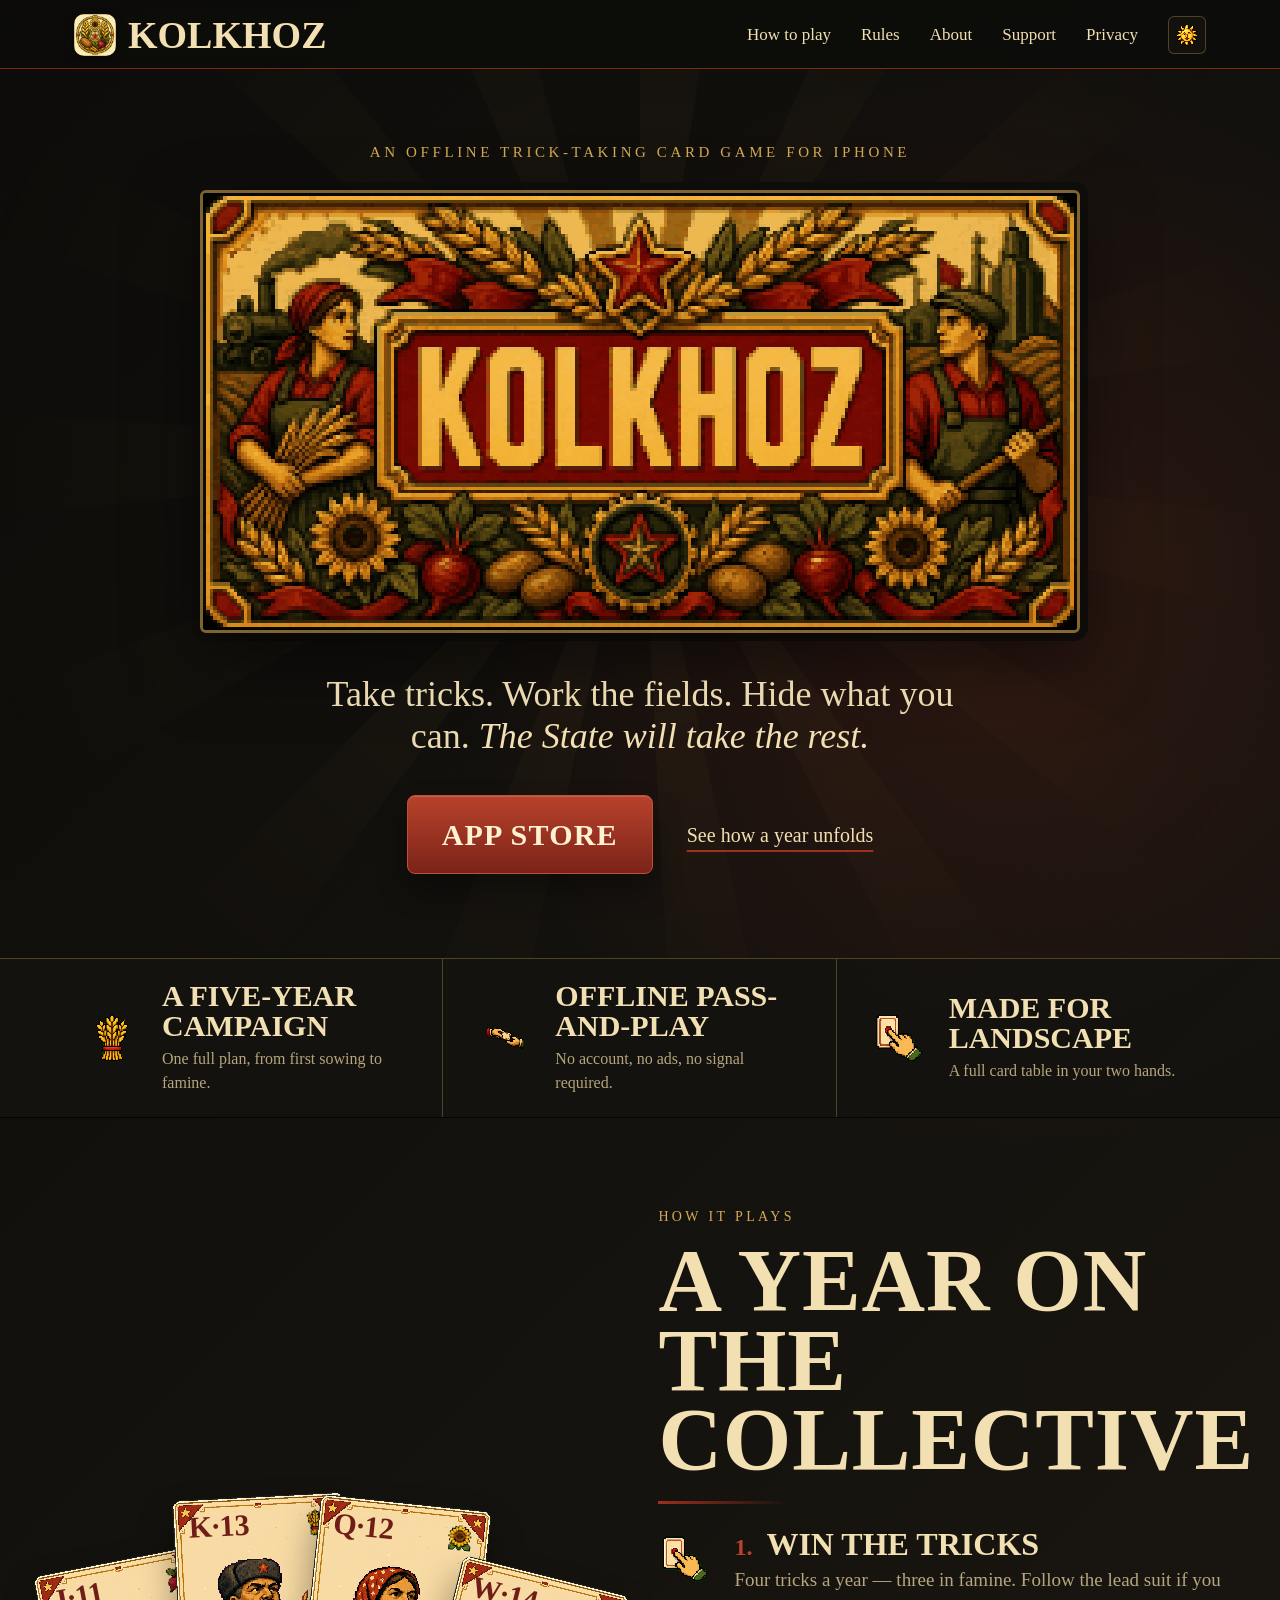
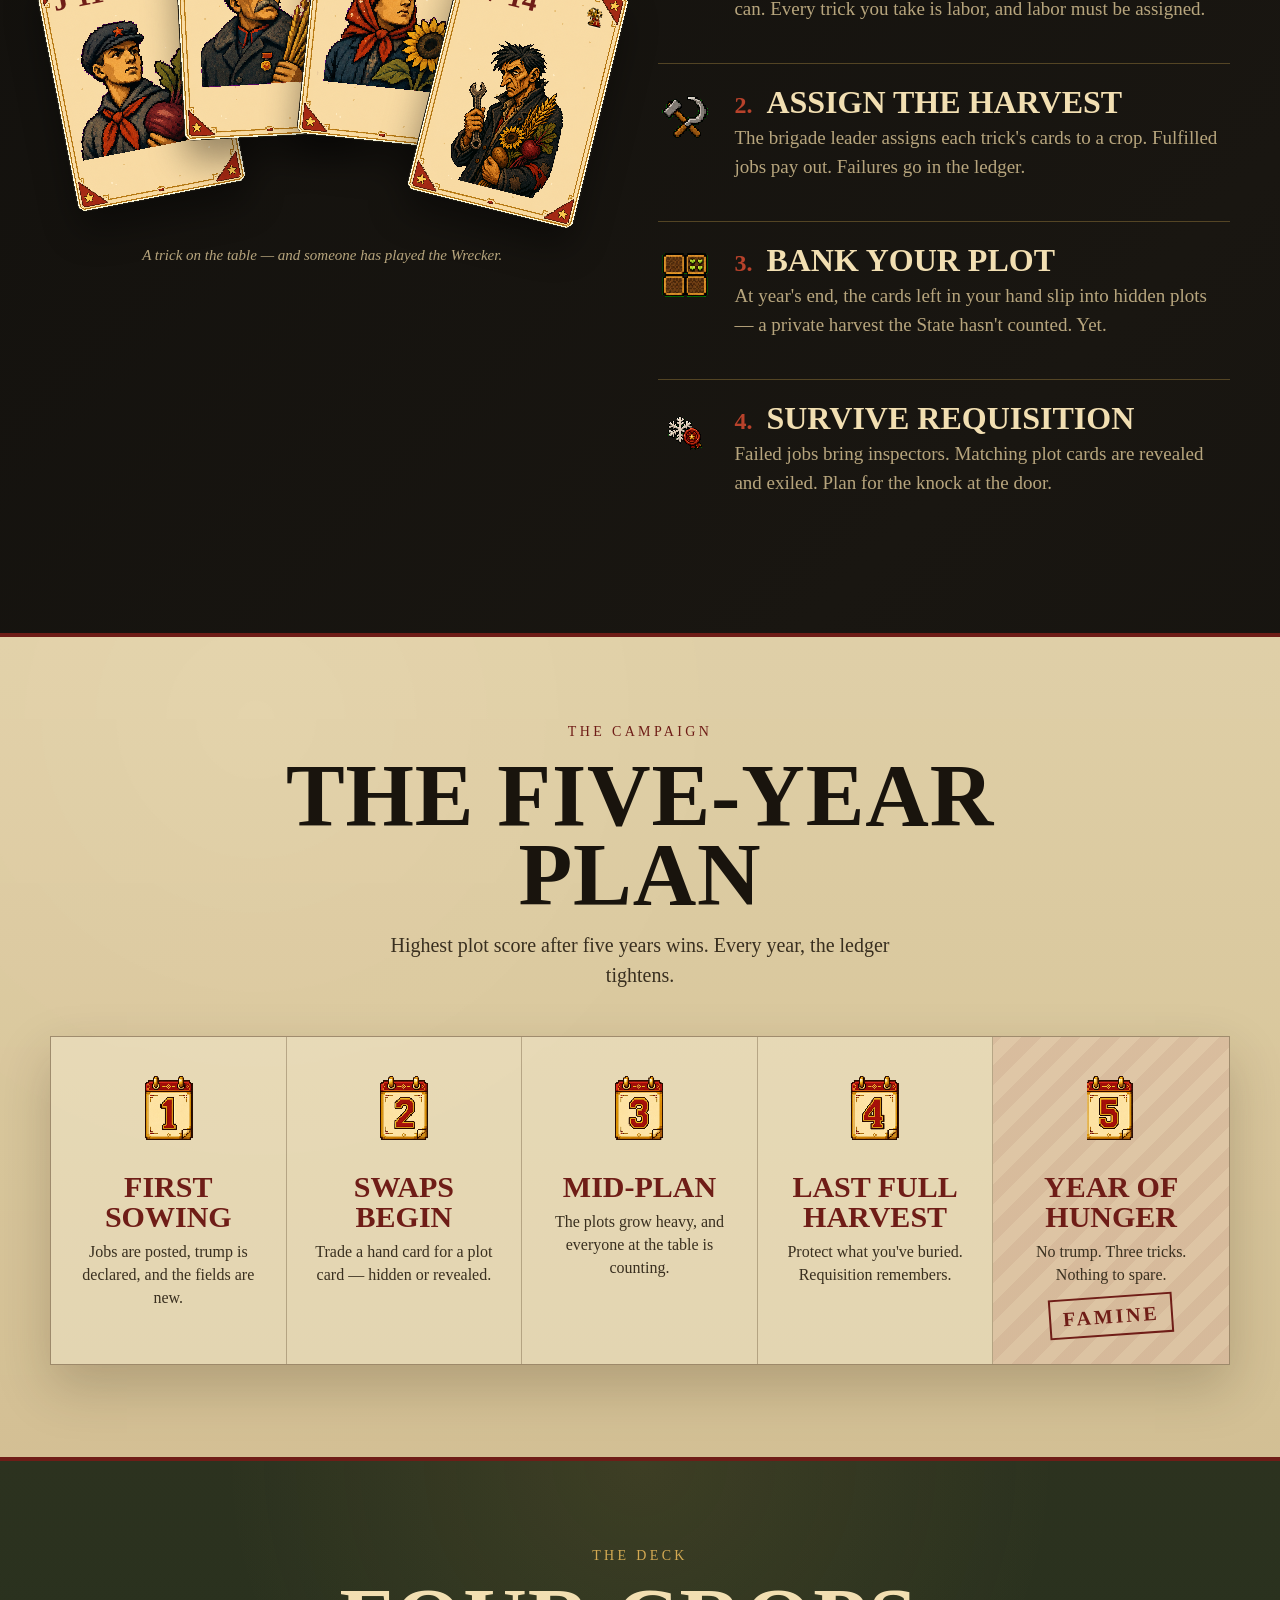
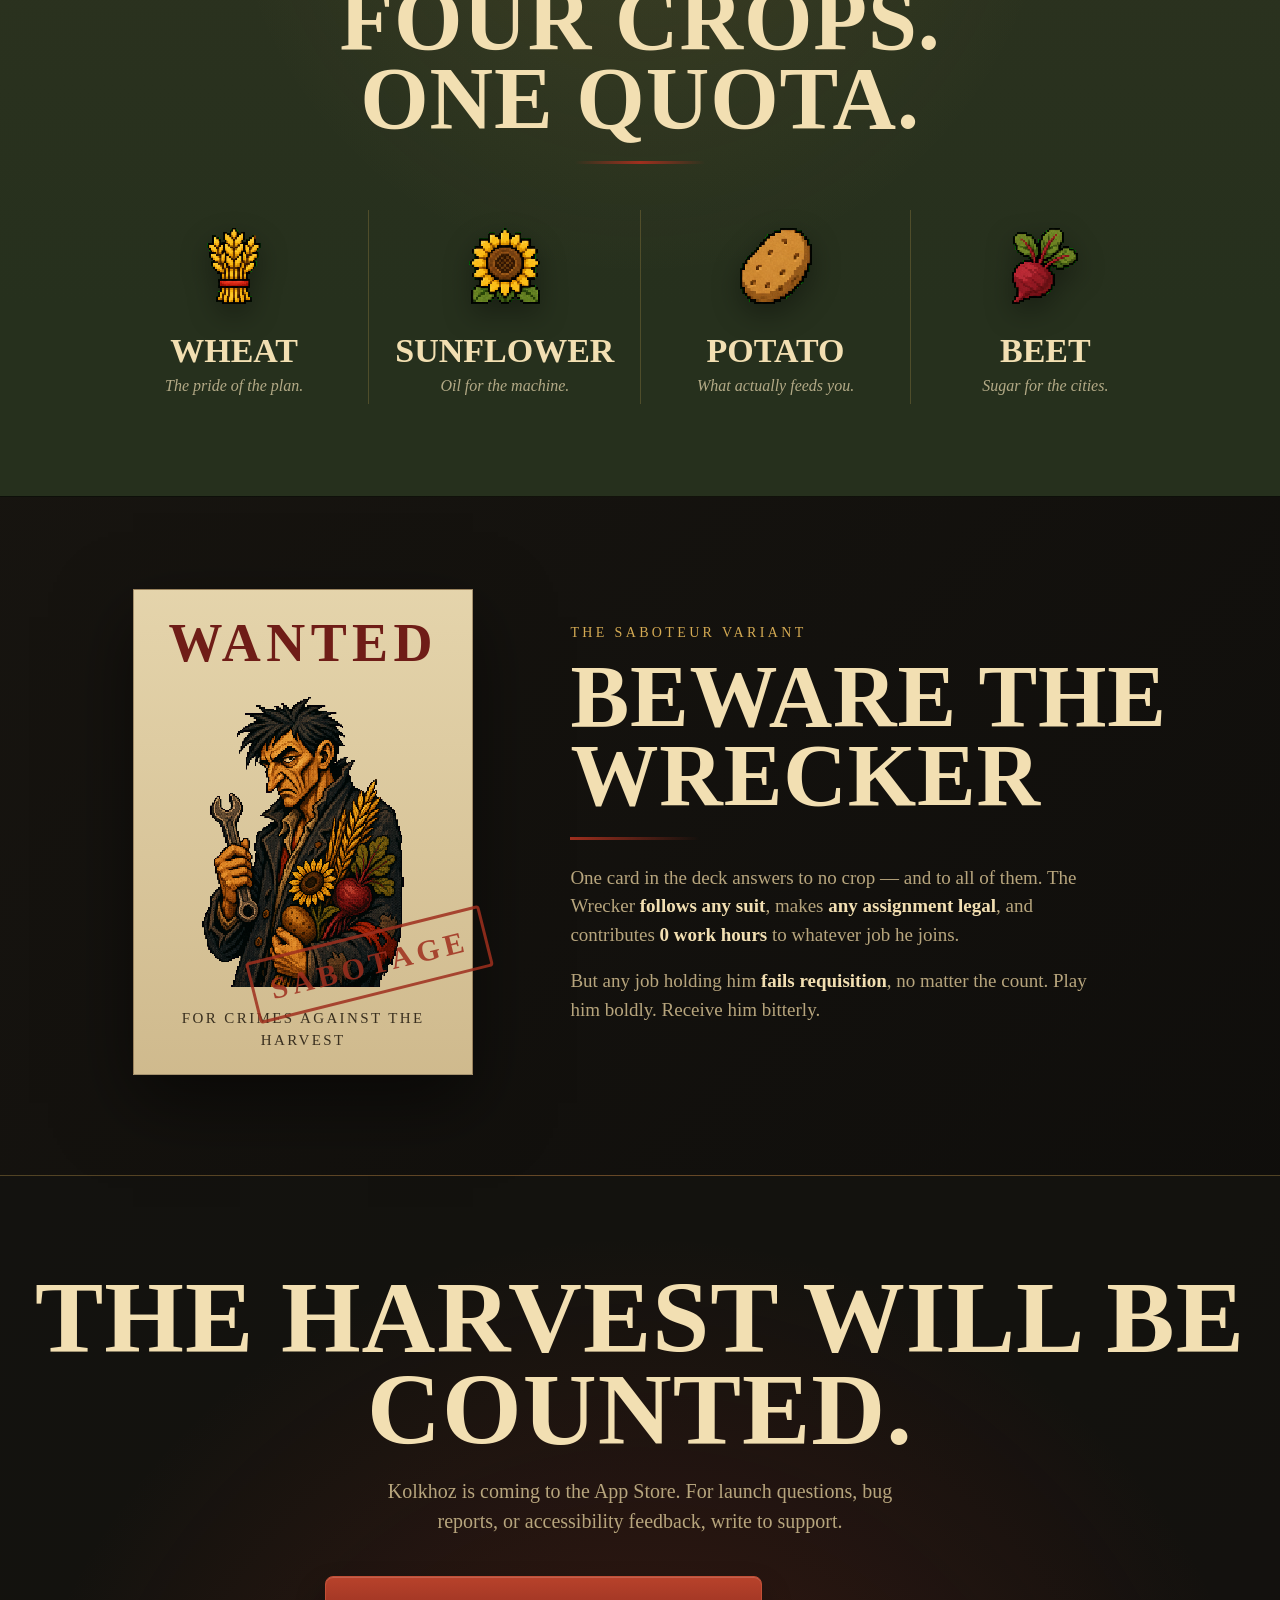
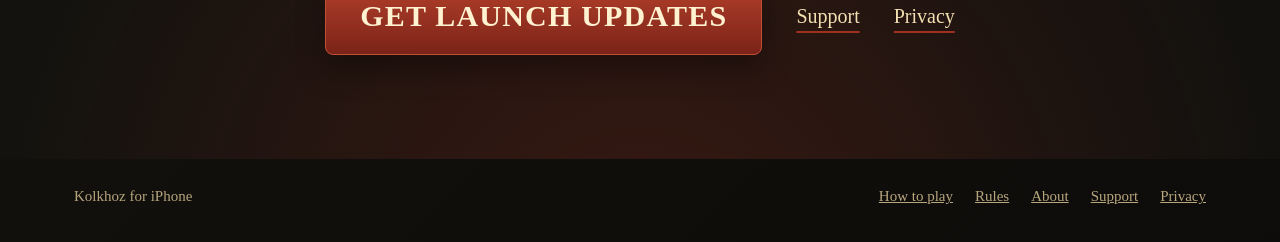
==== index.html @ 119cdcb8 "Make the joker zero value" ====
<!DOCTYPE html>
<html lang="en">
  <head>
    <meta charset="UTF-8" />
    <meta name="viewport" content="width=device-width, initial-scale=1.0" />
    <meta
      name="description"
      content="Kolkhoz is an offline trick-taking card game for iPhone. Take tricks, work the fields, hide what you can — the State will take the rest."
    />
    <meta property="og:title" content="Kolkhoz — Offline Trick-Taking for iPhone" />
    <meta
      property="og:description"
      content="Take tricks. Work the fields. Hide what you can. The State will take the rest."
    />
    <meta property="og:image" content="https://kolkhoz.williamtheisen.com/assets/title-card-kolkhoz.png" />
    <meta property="og:url" content="https://kolkhoz.williamtheisen.com/" />
    <meta property="og:type" content="website" />
    <link rel="icon" type="image/png" href="/assets/icons/icon-wheat.png" />
    <title>Kolkhoz — Offline Trick-Taking for iPhone</title>
    <script>
      try {
        if (localStorage.getItem("kolkhoz-theme") === "light") {
          document.documentElement.dataset.theme = "light";
        }
      } catch (e) {}
    </script>
    <style>
      @font-face {
        font-family: "Handjet";
        src: url("/assets/Handjet.ttf") format("truetype");
        font-display: swap;
      }

      :root {
        --ink: #100f0c;
        --coal: #171512;
        --coal-2: #211e18;
        --paper: #e3d3aa;
        --paper-strong: #f2dfb2;
        --paper-body: #392f1f;
        --paper-ink: #19140d;
        --muted: #b7a57d;
        --red: #9f2f1e;
        --red-bright: #b8422b;
        --red-deep: #6f1d17;
        --gold: #d4aa53;
        --field: #26301d;
        --field-2: #2c321f;
        --line: rgba(212, 170, 83, 0.32);
        --shadow: 0 28px 70px rgba(0, 0, 0, 0.5);
      }

      * {
        box-sizing: border-box;
      }

      html {
        scroll-behavior: smooth;
        scroll-padding-top: 92px;
      }

      body {
        margin: 0;
        background:
          radial-gradient(circle at 78% 12%, rgba(159, 47, 30, 0.18), transparent 34rem),
          linear-gradient(135deg, #0d0c0a 0%, #191611 48%, #0d0c0a 100%);
        color: var(--paper);
        font-family: Georgia, "Times New Roman", serif;
        font-size: 19px;
        line-height: 1.5;
      }

      body::before {
        position: fixed;
        inset: 0;
        z-index: -1;
        pointer-events: none;
        content: "";
        opacity: 0.22;
        background-image:
          linear-gradient(rgba(255, 255, 255, 0.025) 1px, transparent 1px),
          linear-gradient(90deg, rgba(255, 255, 255, 0.02) 1px, transparent 1px);
        background-size: 18px 18px;
      }

      a {
        color: inherit;
      }

      img.pixel {
        image-rendering: pixelated;
      }

      .display {
        font-family: "Handjet", Georgia, serif;
        font-weight: 800;
        line-height: 0.9;
        letter-spacing: 0.01em;
        text-transform: uppercase;
      }

      .eyebrow {
        display: block;
        margin: 0 0 14px;
        color: var(--gold);
        font-size: 14px;
        font-weight: 400;
        letter-spacing: 0.24em;
        text-transform: uppercase;
      }

      .wrap {
        max-width: 1180px;
        margin: 0 auto;
        padding-inline: 24px;
      }

      /* ---------- Header ---------- */

      .site-header {
        position: sticky;
        top: 0;
        z-index: 60;
        border-bottom: 1px solid rgba(159, 47, 30, 0.8);
        background: rgba(13, 12, 10, 0.92);
        -webkit-backdrop-filter: blur(8px);
        backdrop-filter: blur(8px);
      }

      .site-header-inner {
        display: flex;
        align-items: center;
        justify-content: space-between;
        max-width: 1180px;
        margin: 0 auto;
        padding: 14px 24px 12px;
      }

      .brand {
        display: inline-flex;
        align-items: center;
        gap: 12px;
        text-decoration: none;
      }

      .brand-mark {
        width: 42px;
        height: 42px;
        border-radius: 10px;
        box-shadow: 0 4px 10px rgba(0, 0, 0, 0.4);
      }

      .theme-toggle {
        display: grid;
        width: 38px;
        height: 38px;
        place-items: center;
        padding: 0;
        border: 1px solid var(--line);
        border-radius: 6px;
        background: rgba(20, 19, 16, 0.8);
        cursor: pointer;
      }

      .theme-toggle img {
        width: 26px;
        height: 26px;
        object-fit: contain;
      }

      html[data-theme="light"] .theme-toggle .tt-to-light {
        display: none;
      }

      html:not([data-theme="light"]) .theme-toggle .tt-to-dark {
        display: none;
      }

      .brand-name {
        color: var(--paper-strong);
        font-family: "Handjet", Georgia, serif;
        font-size: 38px;
        font-weight: 800;
        line-height: 1;
        text-transform: uppercase;
      }

      .nav {
        display: flex;
        align-items: center;
        gap: 30px;
        color: var(--paper-strong);
        font-size: 17px;
      }

      .nav a {
        text-decoration-color: transparent;
        text-underline-offset: 6px;
        transition: color 160ms ease, text-decoration-color 160ms ease;
      }

      .nav a:hover,
      .nav a:focus-visible {
        color: #fff3cf;
        text-decoration-color: var(--red);
      }

      /* ---------- Hero ---------- */

      .hero {
        position: relative;
        overflow: hidden;
        padding: 72px 24px 84px;
        text-align: center;
      }

      .hero-rays {
        position: absolute;
        top: -420px;
        left: 50%;
        z-index: 0;
        width: 1600px;
        height: 1600px;
        pointer-events: none;
        background: repeating-conic-gradient(
          from 0deg,
          rgba(212, 170, 83, 0.07) 0deg 9deg,
          transparent 9deg 24deg
        );
        -webkit-mask-image: radial-gradient(circle, rgba(0, 0, 0, 0.9), transparent 62%);
        mask-image: radial-gradient(circle, rgba(0, 0, 0, 0.9), transparent 62%);
        transform: translateX(-50%);
      }

      .hero-inner {
        position: relative;
        z-index: 1;
        max-width: 940px;
        margin: 0 auto;
      }

      .hero-eyebrow {
        margin-bottom: 26px;
        font-size: 15px;
      }

      .hero-banner {
        display: block;
        width: min(100%, 880px);
        height: auto;
        margin: 0 auto;
        border: 3px solid rgba(212, 170, 83, 0.55);
        border-radius: 6px;
        box-shadow: var(--shadow), 0 0 0 8px rgba(16, 15, 12, 0.85);
      }

      .lead {
        max-width: 640px;
        margin: 40px auto 0;
        color: #ead8b1;
        font-size: clamp(26px, 3.4vw, 36px);
        line-height: 1.18;
      }

      .lead em {
        color: var(--paper-strong);
        font-style: italic;
      }

      .actions {
        display: flex;
        flex-wrap: wrap;
        align-items: center;
        justify-content: center;
        gap: 22px 34px;
        margin-top: 38px;
      }

      .store-button {
        display: inline-flex;
        align-items: center;
        justify-content: center;
        min-width: 228px;
        min-height: 68px;
        padding: 16px 34px;
        border: 1px solid #c14f36;
        border-radius: 8px;
        background: linear-gradient(180deg, #b8422b, #7b2319);
        box-shadow: 0 16px 30px rgba(0, 0, 0, 0.32), inset 0 1px 0 rgba(255, 255, 255, 0.16);
        color: #fff2d1;
        font-family: "Handjet", Georgia, serif;
        font-size: 30px;
        font-weight: 700;
        letter-spacing: 0.04em;
        text-decoration: none;
        text-transform: uppercase;
        transition: transform 160ms ease, background 160ms ease;
      }

      .store-button:hover,
      .store-button:focus-visible {
        transform: translateY(-2px);
        background: linear-gradient(180deg, #c64d34, #81261b);
      }

      .inline-link {
        color: var(--paper-strong);
        font-size: 20px;
        text-decoration-color: var(--red);
        text-underline-offset: 8px;
      }

      /* Hero load sequence */
      .hero-eyebrow,
      .hero-banner,
      .lead,
      .actions {
        animation: rise-in 700ms cubic-bezier(0.2, 0.7, 0.2, 1) both;
      }

      .hero-banner { animation-delay: 120ms; }
      .lead { animation-delay: 280ms; }
      .actions { animation-delay: 420ms; }

      @keyframes rise-in {
        from {
          opacity: 0;
          transform: translateY(18px);
        }
        to {
          opacity: 1;
          transform: translateY(0);
        }
      }

      /* ---------- Feature band ---------- */

      .features {
        border-top: 1px solid var(--line);
        border-bottom: 1px solid rgba(0, 0, 0, 0.7);
        background: rgba(20, 19, 16, 0.86);
      }

      .feature-grid {
        display: grid;
        grid-template-columns: repeat(3, 1fr);
        max-width: 1180px;
        margin: 0 auto;
      }

      .feature {
        display: flex;
        align-items: center;
        gap: 22px;
        min-height: 126px;
        padding: 22px 34px;
        border-right: 1px solid var(--line);
      }

      .feature:last-child {
        border-right: 0;
      }

      .feature img {
        flex: none;
        width: 56px;
        height: 56px;
        object-fit: contain;
      }

      .feature-title {
        display: block;
        color: var(--paper-strong);
        font-family: "Handjet", Georgia, serif;
        font-size: 30px;
        font-weight: 700;
        line-height: 1;
        text-transform: uppercase;
      }

      .feature-note {
        display: block;
        margin-top: 6px;
        color: var(--muted);
        font-size: 16px;
      }

      /* ---------- Section scaffolding ---------- */

      .section-head {
        max-width: 720px;
        margin: 0 auto 46px;
        text-align: center;
      }

      .section-head h2 {
        margin: 0;
        color: var(--paper-strong);
        font-size: clamp(52px, 7vw, 88px);
      }

      .section-head .sub {
        max-width: 560px;
        margin: 16px auto 0;
        color: var(--muted);
        font-size: 20px;
      }

      .head-rule {
        width: 130px;
        height: 3px;
        margin: 22px auto 0;
        background: linear-gradient(90deg, rgba(159, 47, 30, 0), var(--red), rgba(159, 47, 30, 0));
      }

      /* ---------- A year on the collective ---------- */

      .year-loop {
        padding: 88px 24px 96px;
      }

      .year-loop-inner {
        display: grid;
        grid-template-columns: minmax(320px, 1fr) minmax(0, 1.05fr);
        gap: 64px;
        align-items: center;
        max-width: 1180px;
        margin: 0 auto;
      }

      .trick-scene {
        position: relative;
        min-height: 420px;
      }

      .playing-card {
        position: absolute;
        width: 172px;
        aspect-ratio: 5 / 7;
        overflow: hidden;
        border-radius: 10px;
        background: url("/assets/cards/card-template-light.png") center / 100% 100% no-repeat;
        box-shadow: 0 20px 35px rgba(0, 0, 0, 0.38);
        image-rendering: pixelated;
        transition: transform 220ms ease, box-shadow 220ms ease;
      }

      .playing-card:hover {
        z-index: 5;
        box-shadow: 0 30px 46px rgba(0, 0, 0, 0.46);
      }

      .playing-card .portrait {
        position: absolute;
        bottom: 4%;
        left: 50%;
        width: 88%;
        transform: translateX(-50%);
        image-rendering: pixelated;
      }

      .playing-card.is-wrecker .portrait {
        width: 62%;
        bottom: 7%;
      }

      .playing-card .rank {
        position: absolute;
        top: 5.5%;
        left: 9%;
        color: var(--red-deep);
        font-family: "Handjet", Georgia, serif;
        font-size: 30px;
        font-weight: 800;
        line-height: 1;
      }

      .playing-card .suit-mark {
        position: absolute;
        top: 6%;
        right: 8.5%;
        width: 17%;
        image-rendering: pixelated;
        filter: drop-shadow(0 1px 0 rgba(255, 244, 214, 0.65));
      }

      .trick-scene .playing-card:nth-child(1) {
        top: 96px;
        left: 4px;
        transform: rotate(-11deg);
      }

      .trick-scene .playing-card:nth-child(2) {
        top: 34px;
        left: 128px;
        transform: rotate(-3deg);
      }

      .trick-scene .playing-card:nth-child(3) {
        top: 40px;
        left: 258px;
        transform: rotate(6deg);
      }

      .trick-scene .playing-card:nth-child(4) {
        top: 110px;
        left: 382px;
        transform: rotate(14deg);
      }

      .trick-scene .playing-card:nth-child(1):hover { transform: rotate(-11deg) translateY(-12px); }
      .trick-scene .playing-card:nth-child(2):hover { transform: rotate(-3deg) translateY(-12px); }
      .trick-scene .playing-card:nth-child(3):hover { transform: rotate(6deg) translateY(-12px); }
      .trick-scene .playing-card:nth-child(4):hover { transform: rotate(14deg) translateY(-12px); }

      .trick-caption {
        position: absolute;
        right: 18px;
        bottom: 0;
        left: 18px;
        color: var(--muted);
        font-size: 15px;
        font-style: italic;
        text-align: center;
      }

      .year-loop .section-head {
        margin-bottom: 40px;
        text-align: left;
      }

      .year-loop .section-head .head-rule {
        margin-inline: 0;
        background: linear-gradient(90deg, var(--red), rgba(159, 47, 30, 0));
      }

      .steps {
        display: grid;
        gap: 0;
        margin: 0;
        padding: 0;
        list-style: none;
        counter-reset: step;
      }

      .step {
        display: flex;
        gap: 22px;
        padding: 22px 0;
        border-top: 1px solid var(--line);
      }

      .step:first-child {
        border-top: 0;
        padding-top: 0;
      }

      .step img {
        flex: none;
        width: 54px;
        height: 54px;
        margin-top: 4px;
        object-fit: contain;
      }

      .step h3 {
        display: flex;
        align-items: baseline;
        gap: 14px;
        margin: 0 0 6px;
        color: var(--paper-strong);
        font-family: "Handjet", Georgia, serif;
        font-size: 32px;
        font-weight: 700;
        line-height: 1;
        text-transform: uppercase;
      }

      .step h3::before {
        counter-increment: step;
        content: counter(step) ".";
        color: var(--red-bright);
        font-size: 24px;
      }

      .step p {
        margin: 0;
        color: var(--muted);
        font-size: 18px;
      }

      /* ---------- Five-year plan (paper) ---------- */

      .plan {
        background:
          linear-gradient(rgba(236, 219, 177, 0.94), rgba(219, 199, 154, 0.96)),
          radial-gradient(circle at 20% 10%, rgba(255, 255, 255, 0.45), transparent 30rem);
        border-top: 4px solid var(--red-deep);
        border-bottom: 4px solid var(--red-deep);
        color: var(--paper-ink);
        padding: 84px 24px 92px;
      }

      .plan .section-head h2 {
        color: var(--paper-ink);
      }

      .plan .section-head .sub {
        color: var(--paper-body);
      }

      .plan .eyebrow {
        color: var(--red-deep);
      }

      .plan-grid {
        display: grid;
        grid-template-columns: repeat(5, 1fr);
        max-width: 1180px;
        margin: 0 auto;
        border: 1px solid rgba(72, 46, 22, 0.45);
        background: rgba(255, 248, 226, 0.35);
        box-shadow: 0 22px 50px rgba(52, 35, 16, 0.22);
      }

      .plan-year {
        position: relative;
        padding: 30px 22px 28px;
        border-right: 1px solid rgba(72, 46, 22, 0.3);
        text-align: center;
      }

      .plan-year:last-child {
        border-right: 0;
      }

      .plan-year img {
        width: 82px;
        height: 82px;
        object-fit: contain;
      }

      .plan-year h3 {
        margin: 14px 0 8px;
        color: var(--red-deep);
        font-family: "Handjet", Georgia, serif;
        font-size: 30px;
        font-weight: 800;
        line-height: 1;
        text-transform: uppercase;
      }

      .plan-year p {
        margin: 0;
        color: var(--paper-body);
        font-size: 16px;
        line-height: 1.45;
      }

      .plan-year.famine {
        background:
          repeating-linear-gradient(
            -45deg,
            rgba(111, 29, 23, 0.06) 0 14px,
            transparent 14px 28px
          ),
          rgba(159, 47, 30, 0.1);
      }

      .famine-stamp {
        display: inline-block;
        margin-top: 10px;
        padding: 3px 12px;
        border: 2px solid var(--red-deep);
        color: var(--red-deep);
        font-family: "Handjet", Georgia, serif;
        font-size: 20px;
        font-weight: 800;
        letter-spacing: 0.14em;
        text-transform: uppercase;
        transform: rotate(-4deg);
      }

      /* ---------- Suits band (field green) ---------- */

      .suits {
        border-bottom: 1px solid rgba(0, 0, 0, 0.7);
        background:
          radial-gradient(circle at 50% 0%, rgba(212, 170, 83, 0.1), transparent 26rem),
          linear-gradient(180deg, var(--field-2), var(--field) 70%);
        padding: 84px 24px 92px;
      }

      .suit-grid {
        display: grid;
        grid-template-columns: repeat(4, 1fr);
        gap: 0;
        max-width: 1080px;
        margin: 0 auto;
      }

      .suit {
        padding: 10px 26px 6px;
        border-right: 1px solid rgba(212, 170, 83, 0.24);
        text-align: center;
      }

      .suit:last-child {
        border-right: 0;
      }

      .suit img {
        width: 92px;
        height: 92px;
        object-fit: contain;
        filter: drop-shadow(0 10px 14px rgba(0, 0, 0, 0.35));
      }

      .suit h3 {
        margin: 14px 0 6px;
        color: var(--paper-strong);
        font-family: "Handjet", Georgia, serif;
        font-size: 34px;
        font-weight: 700;
        line-height: 1;
        text-transform: uppercase;
      }

      .suit p {
        margin: 0;
        color: rgba(227, 211, 170, 0.75);
        font-size: 16px;
        font-style: italic;
      }

      /* ---------- Wrecker ---------- */

      .wrecker {
        padding: 92px 24px 100px;
      }

      .wrecker-inner {
        display: grid;
        grid-template-columns: minmax(280px, 0.8fr) minmax(0, 1.2fr);
        gap: 64px;
        align-items: center;
        max-width: 1080px;
        margin: 0 auto;
      }

      .wanted-poster {
        position: relative;
        justify-self: center;
        width: min(100%, 340px);
        padding: 26px 26px 22px;
        border: 1px solid rgba(72, 46, 22, 0.4);
        background:
          linear-gradient(rgba(236, 219, 177, 0.97), rgba(214, 192, 146, 0.97));
        box-shadow: var(--shadow);
        color: var(--paper-ink);
        text-align: center;
        transform: rotate(-2deg);
      }

      .wanted-poster .wanted-word {
        margin: 0;
        color: var(--red-deep);
        font-family: "Handjet", Georgia, serif;
        font-size: 54px;
        font-weight: 800;
        line-height: 1;
        letter-spacing: 0.1em;
        text-transform: uppercase;
      }

      .wanted-poster .portrait {
        display: block;
        width: 72%;
        margin: 16px auto 12px;
        image-rendering: pixelated;
      }

      .wanted-poster .charge {
        margin: 0;
        color: var(--paper-body);
        font-size: 15px;
        letter-spacing: 0.16em;
        text-transform: uppercase;
      }

      .wanted-stamp {
        position: absolute;
        right: -18px;
        bottom: 78px;
        padding: 6px 16px;
        border: 3px solid var(--red);
        border-radius: 4px;
        color: var(--red);
        font-family: "Handjet", Georgia, serif;
        font-size: 30px;
        font-weight: 800;
        letter-spacing: 0.16em;
        text-transform: uppercase;
        opacity: 0.85;
        transform: rotate(-14deg);
      }

      .wrecker-copy .section-head {
        margin-bottom: 24px;
        text-align: left;
      }

      .wrecker-copy .section-head .head-rule {
        margin-inline: 0;
        background: linear-gradient(90deg, var(--red), rgba(159, 47, 30, 0));
      }

      .wrecker-copy p {
        max-width: 520px;
        margin: 0 0 18px;
        color: var(--muted);
        font-size: 19px;
      }

      .wrecker-copy p strong {
        color: var(--paper-strong);
        font-weight: 700;
      }

      /* ---------- Closing ---------- */

      .closing {
        border-top: 1px solid var(--line);
        background:
          radial-gradient(circle at 50% 120%, rgba(159, 47, 30, 0.28), transparent 40rem),
          rgba(20, 19, 16, 0.86);
        padding: 96px 24px 104px;
        text-align: center;
      }

      .closing h2 {
        margin: 0;
        color: var(--paper-strong);
        font-size: clamp(56px, 8vw, 104px);
      }

      .closing .sub {
        max-width: 520px;
        margin: 20px auto 0;
        color: var(--muted);
        font-size: 20px;
      }

      .closing .actions {
        margin-top: 40px;
      }

      /* ---------- Footer ---------- */

      .site-footer {
        display: flex;
        justify-content: space-between;
        gap: 24px;
        max-width: 1180px;
        margin: 0 auto;
        padding: 26px 24px 34px;
        color: var(--muted);
        font-size: 15px;
      }

      .site-footer nav {
        display: flex;
        gap: 22px;
      }

      /* ---------- Scroll reveal ---------- */

      .reveal {
        opacity: 0;
        transform: translateY(22px);
        transition: opacity 640ms ease, transform 640ms cubic-bezier(0.2, 0.7, 0.2, 1);
      }

      .reveal.visible {
        opacity: 1;
        transform: translateY(0);
      }

      @media (prefers-reduced-motion: reduce) {
        html {
          scroll-behavior: auto;
        }

        .hero-eyebrow,
        .hero-banner,
        .lead,
        .actions {
          animation: none;
        }

        .reveal {
          opacity: 1;
          transform: none;
          transition: none;
        }

        .playing-card,
        .store-button {
          transition: none;
        }
      }

      /* ---------- Light theme ---------- */

      html[data-theme="light"] {
        --paper: #4a3d26;
        --paper-strong: #241b0e;
        --muted: #6d5c3e;
        --gold: #8a6a28;
        --line: rgba(111, 29, 23, 0.28);
        --shadow: 0 24px 55px rgba(72, 46, 22, 0.3);
      }

      html[data-theme="light"] body {
        background:
          radial-gradient(circle at 78% 12%, rgba(159, 47, 30, 0.08), transparent 34rem),
          linear-gradient(135deg, #f0e3bf 0%, #e7d6ac 48%, #f0e3bf 100%);
        color: var(--paper);
      }

      html[data-theme="light"] body::before {
        opacity: 0.5;
        background-image:
          linear-gradient(rgba(72, 46, 22, 0.05) 1px, transparent 1px),
          linear-gradient(90deg, rgba(72, 46, 22, 0.04) 1px, transparent 1px);
      }

      html[data-theme="light"] .site-header {
        background: rgba(240, 227, 191, 0.92);
      }

      html[data-theme="light"] .theme-toggle {
        background: rgba(255, 248, 226, 0.9);
      }

      html[data-theme="light"] .nav a:hover,
      html[data-theme="light"] .nav a:focus-visible {
        color: var(--red-deep);
      }

      html[data-theme="light"] .lead {
        color: #443624;
      }

      html[data-theme="light"] .features {
        border-bottom-color: rgba(72, 46, 22, 0.3);
        background: rgba(236, 219, 177, 0.6);
      }

      html[data-theme="light"] .suits {
        border-bottom-color: rgba(72, 46, 22, 0.3);
        background:
          radial-gradient(circle at 50% 0%, rgba(255, 255, 255, 0.3), transparent 26rem),
          linear-gradient(180deg, #dae0b6, #ccd4a6 70%);
      }

      html[data-theme="light"] .suit {
        border-color: rgba(72, 46, 22, 0.28);
      }

      html[data-theme="light"] .suit p {
        color: rgba(57, 47, 31, 0.72);
      }

      html[data-theme="light"] .closing {
        background:
          radial-gradient(circle at 50% 120%, rgba(159, 47, 30, 0.14), transparent 40rem),
          rgba(236, 219, 177, 0.55);
      }

      /* ---------- Responsive ---------- */

      @media (max-width: 980px) {
        .year-loop-inner,
        .wrecker-inner {
          grid-template-columns: 1fr;
          gap: 48px;
        }

        .trick-scene {
          justify-self: center;
          width: 100%;
          max-width: 580px;
        }

        .plan-grid {
          grid-template-columns: repeat(5, minmax(170px, 1fr));
          overflow-x: auto;
        }

        .suit-grid {
          grid-template-columns: repeat(2, 1fr);
        }

        .suit {
          padding-block: 22px;
        }

        .suit:nth-child(2) {
          border-right: 0;
        }

        .suit:nth-child(-n + 2) {
          border-bottom: 1px solid rgba(212, 170, 83, 0.24);
        }
      }

      @media (max-width: 900px) {
        .site-header {
          padding-inline: 18px;
        }

        .nav {
          gap: 16px;
          font-size: 16px;
        }

        .hero {
          padding: 52px 18px 64px;
        }

        .feature-grid {
          grid-template-columns: 1fr;
        }

        .feature {
          min-height: 96px;
          border-right: 0;
          border-bottom: 1px solid var(--line);
        }

        .feature:last-child {
          border-bottom: 0;
        }
      }

      @media (max-width: 620px) {
        .brand-name {
          font-size: 30px;
        }

        .nav {
          gap: 13px;
          font-size: 15px;
        }

        body {
          font-size: 18px;
        }

        .lead {
          font-size: 25px;
        }

        .actions {
          gap: 16px 22px;
        }

        .store-button {
          width: 100%;
          min-height: 62px;
        }

        .year-loop,
        .plan,
        .suits,
        .wrecker,
        .closing {
          padding-block: 60px 68px;
        }

        .trick-scene {
          min-height: 0;
          height: 340px;
          transform: scale(0.62);
          transform-origin: top left;
          margin-bottom: -110px;
        }

        .trick-caption {
          display: none;
        }

        .suit-grid {
          grid-template-columns: 1fr;
        }

        .suit {
          border-right: 0;
          border-bottom: 1px solid rgba(212, 170, 83, 0.24);
        }

        .suit:last-child {
          border-bottom: 0;
        }

        .suit:nth-child(2) {
          border-bottom: 1px solid rgba(212, 170, 83, 0.24);
        }

        .wanted-stamp {
          right: 4px;
        }

        .site-footer {
          flex-direction: column;
          padding-inline: 18px;
        }
      }
    </style>
  </head>
  <body>
    <header class="site-header">
      <div class="site-header-inner">
        <a class="brand" href="/" aria-label="Kolkhoz home">
          <img class="brand-mark" src="/assets/app-icon.png" alt="" width="42" height="42" />
          <span class="brand-name">Kolkhoz</span>
        </a>
        <nav class="nav" aria-label="Primary navigation">
          <a href="/how-to-play.html">How to play</a>
          <a href="/rules.html">Rules</a>
          <a href="/about.html">About</a>
          <a href="/support.html">Support</a>
          <a href="/privacy.html">Privacy</a>
          <button class="theme-toggle" id="theme-toggle" type="button" aria-label="Switch appearance">
            <img class="pixel tt-to-light" src="/assets/icons/icon-appearance-light.png" alt="" />
            <img class="pixel tt-to-dark" src="/assets/icons/icon-appearance-dark.png" alt="" />
          </button>
        </nav>
      </div>
    </header>

    <main>
      <section class="hero" aria-labelledby="page-title">
        <div class="hero-rays" aria-hidden="true"></div>
        <div class="hero-inner">
          <span class="eyebrow hero-eyebrow">An offline trick-taking card game for iPhone</span>
          <h1 id="page-title" style="position: absolute; width: 1px; height: 1px; overflow: hidden; clip: rect(0 0 0 0)">
            Kolkhoz
          </h1>
          <img
            class="hero-banner pixel"
            src="/assets/title-card-kolkhoz.png"
            alt="Kolkhoz title art: two farm workers flanking the game's name, framed by wheat, sunflowers, beets, and potatoes"
            width="1024"
            height="512"
          />
          <p class="lead">
            Take tricks. Work the fields. Hide what you can.
            <em>The State will take the rest.</em>
          </p>
          <div class="actions">
            <a class="store-button" href="#availability">App Store</a>
            <a class="inline-link" href="#year-loop">See how a year unfolds</a>
          </div>
        </div>
      </section>

      <section class="features" aria-label="Game highlights">
        <div class="feature-grid">
          <div class="feature">
            <img class="pixel" src="/assets/icons/icon-wheat.png" alt="" />
            <div>
              <span class="feature-title">A five-year campaign</span>
              <span class="feature-note">One full plan, from first sowing to famine.</span>
            </div>
          </div>
          <div class="feature">
            <img class="pixel" src="/assets/icons/icon-pass-device.png" alt="" />
            <div>
              <span class="feature-title">Offline pass-and-play</span>
              <span class="feature-note">No account, no ads, no signal required.</span>
            </div>
          </div>
          <div class="feature">
            <img class="pixel" src="/assets/icons/icon-hand.png" alt="" />
            <div>
              <span class="feature-title">Made for landscape</span>
              <span class="feature-note">A full card table in your two hands.</span>
            </div>
          </div>
        </div>
      </section>

      <section class="year-loop" id="year-loop" aria-labelledby="year-loop-title">
        <div class="year-loop-inner">
          <div class="trick-scene reveal" aria-label="A played trick of four Kolkhoz cards">
            <div class="playing-card">
              <span class="rank">J·11</span>
              <img class="suit-mark pixel" src="/assets/icons/icon-beet.png" alt="" />
              <img class="portrait" src="/assets/cards/face-jack-beet.png" alt="Jack of beets" />
            </div>
            <div class="playing-card">
              <span class="rank">K·13</span>
              <img class="suit-mark pixel" src="/assets/icons/icon-wheat.png" alt="" />
              <img class="portrait" src="/assets/cards/face-king-wheat.png" alt="King of wheat" />
            </div>
            <div class="playing-card">
              <span class="rank">Q·12</span>
              <img class="suit-mark pixel" src="/assets/icons/icon-sunflower.png" alt="" />
              <img class="portrait" src="/assets/cards/face-queen-sunflower.png" alt="Queen of sunflowers" />
            </div>
            <div class="playing-card is-wrecker">
              <span class="rank">W·14</span>
              <img class="suit-mark pixel" src="/assets/icons/icon-famine.png" alt="" />
              <img class="portrait" src="/assets/cards/face-wrecker.png" alt="The Wrecker" />
            </div>
            <p class="trick-caption">A trick on the table — and someone has played the Wrecker.</p>
          </div>

          <div class="wrecker-copy">
            <div class="section-head reveal">
              <span class="eyebrow">How it plays</span>
              <h2 class="display" id="year-loop-title">A year on the collective</h2>
              <div class="head-rule" aria-hidden="true"></div>
            </div>
            <ol class="steps">
              <li class="step reveal">
                <img class="pixel" src="/assets/icons/icon-hand.png" alt="" />
                <div>
                  <h3>Win the tricks</h3>
                  <p>
                    Four tricks a year — three in famine. Follow the lead suit if you can.
                    Every trick you take is labor, and labor must be assigned.
                  </p>
                </div>
              </li>
              <li class="step reveal">
                <img class="pixel" src="/assets/icons/icon-jobs.png" alt="" />
                <div>
                  <h3>Assign the harvest</h3>
                  <p>
                    The brigade leader assigns each trick's cards to a crop.
                    Fulfilled jobs pay out. Failures go in the ledger.
                  </p>
                </div>
              </li>
              <li class="step reveal">
                <img class="pixel" src="/assets/icons/icon-plot.png" alt="" />
                <div>
                  <h3>Bank your plot</h3>
                  <p>
                    At year's end, the cards left in your hand slip into hidden plots —
                    a private harvest the State hasn't counted. Yet.
                  </p>
                </div>
              </li>
              <li class="step reveal">
                <img class="pixel" src="/assets/icons/icon-requisition-north.png" alt="" />
                <div>
                  <h3>Survive requisition</h3>
                  <p>
                    Failed jobs bring inspectors. Matching plot cards are revealed and
                    exiled. Plan for the knock at the door.
                  </p>
                </div>
              </li>
            </ol>
          </div>
        </div>
      </section>

      <section class="plan" aria-labelledby="plan-title">
        <div class="section-head reveal">
          <span class="eyebrow">The campaign</span>
          <h2 class="display" id="plan-title">The Five-Year Plan</h2>
          <p class="sub">Highest plot score after five years wins. Every year, the ledger tightens.</p>
        </div>
        <div class="plan-grid reveal">
          <div class="plan-year">
            <img class="pixel" src="/assets/icons/icon-year-1.png" alt="Year one" />
            <h3>First sowing</h3>
            <p>Jobs are posted, trump is declared, and the fields are new.</p>
          </div>
          <div class="plan-year">
            <img class="pixel" src="/assets/icons/icon-year-2.png" alt="Year two" />
            <h3>Swaps begin</h3>
            <p>Trade a hand card for a plot card — hidden or revealed.</p>
          </div>
          <div class="plan-year">
            <img class="pixel" src="/assets/icons/icon-year-3.png" alt="Year three" />
            <h3>Mid-plan</h3>
            <p>The plots grow heavy, and everyone at the table is counting.</p>
          </div>
          <div class="plan-year">
            <img class="pixel" src="/assets/icons/icon-year-4.png" alt="Year four" />
            <h3>Last full harvest</h3>
            <p>Protect what you've buried. Requisition remembers.</p>
          </div>
          <div class="plan-year famine">
            <img class="pixel" src="/assets/icons/icon-year-5.png" alt="Year five" />
            <h3>Year of hunger</h3>
            <p>No trump. Three tricks. Nothing to spare.</p>
            <span class="famine-stamp">Famine</span>
          </div>
        </div>
      </section>

      <section class="suits" aria-labelledby="suits-title">
        <div class="section-head reveal">
          <span class="eyebrow">The deck</span>
          <h2 class="display" id="suits-title">Four crops. One quota.</h2>
          <div class="head-rule" aria-hidden="true"></div>
        </div>
        <div class="suit-grid reveal">
          <div class="suit">
            <img class="pixel" src="/assets/icons/icon-wheat.png" alt="" />
            <h3>Wheat</h3>
            <p>The pride of the plan.</p>
          </div>
          <div class="suit">
            <img class="pixel" src="/assets/icons/icon-sunflower.png" alt="" />
            <h3>Sunflower</h3>
            <p>Oil for the machine.</p>
          </div>
          <div class="suit">
            <img class="pixel" src="/assets/icons/icon-potato.png" alt="" />
            <h3>Potato</h3>
            <p>What actually feeds you.</p>
          </div>
          <div class="suit">
            <img class="pixel" src="/assets/icons/icon-beet.png" alt="" />
            <h3>Beet</h3>
            <p>Sugar for the cities.</p>
          </div>
        </div>
      </section>

      <section class="wrecker" aria-labelledby="wrecker-title">
        <div class="wrecker-inner">
          <div class="wanted-poster reveal" aria-label="Wanted poster for the Wrecker">
            <p class="wanted-word">Wanted</p>
            <img class="portrait" src="/assets/cards/face-wrecker.png" alt="The Wrecker: a gaunt man clutching a wrench and stolen crops" />
            <p class="charge">For crimes against the harvest</p>
            <span class="wanted-stamp" aria-hidden="true">Sabotage</span>
          </div>
          <div class="wrecker-copy">
            <div class="section-head reveal">
              <span class="eyebrow">The Saboteur variant</span>
              <h2 class="display" id="wrecker-title">Beware the Wrecker</h2>
              <div class="head-rule" aria-hidden="true"></div>
            </div>
            <p class="reveal">
              One card in the deck answers to no crop — and to all of them. The Wrecker
              <strong>follows any suit</strong>, makes <strong>any assignment legal</strong>,
              and contributes <strong>0 work hours</strong> to whatever job he joins.
            </p>
            <p class="reveal">
              But any job holding him <strong>fails requisition</strong>, no matter the count.
              Play him boldly. Receive him bitterly.
            </p>
          </div>
        </div>
      </section>

      <section class="closing" aria-labelledby="closing-title">
        <div class="reveal">
          <h2 class="display" id="closing-title">The harvest will be counted.</h2>
          <p class="sub" id="availability">
            Kolkhoz is coming to the App Store. For launch questions, bug reports, or
            accessibility feedback, write to support.
          </p>
          <div class="actions">
            <a class="store-button" href="/support.html">Get launch updates</a>
            <a class="inline-link" href="/support.html">Support</a>
            <a class="inline-link" href="/privacy.html">Privacy</a>
          </div>
        </div>
      </section>
    </main>

    <footer class="site-footer">
      <span>Kolkhoz for iPhone</span>
      <nav aria-label="Footer navigation">
        <a href="/how-to-play.html">How to play</a>
        <a href="/rules.html">Rules</a>
        <a href="/about.html">About</a>
        <a href="/support.html">Support</a>
        <a href="/privacy.html">Privacy</a>
      </nav>
    </footer>

    <script>
      if ("serviceWorker" in navigator) {
        navigator.serviceWorker.register("/sw.js").catch(() => {});
      }

      const themeToggle = document.getElementById("theme-toggle");
      if (themeToggle) {
        themeToggle.addEventListener("click", () => {
          const toLight = document.documentElement.dataset.theme !== "light";
          if (toLight) {
            document.documentElement.dataset.theme = "light";
          } else {
            delete document.documentElement.dataset.theme;
          }
          try {
            localStorage.setItem("kolkhoz-theme", toLight ? "light" : "dark");
          } catch (e) {}
        });
      }

      const reduceMotion = window.matchMedia("(prefers-reduced-motion: reduce)").matches;
      const revealed = document.querySelectorAll(".reveal");
      if (reduceMotion || !("IntersectionObserver" in window)) {
        revealed.forEach((el) => el.classList.add("visible"));
      } else {
        const observer = new IntersectionObserver(
          (entries) => {
            entries.forEach((entry) => {
              if (entry.isIntersecting) {
                entry.target.classList.add("visible");
                observer.unobserve(entry.target);
              }
            });
          },
          { rootMargin: "0px 0px -8% 0px" }
        );
        revealed.forEach((el) => observer.observe(el));
      }
    </script>
  </body>
</html>
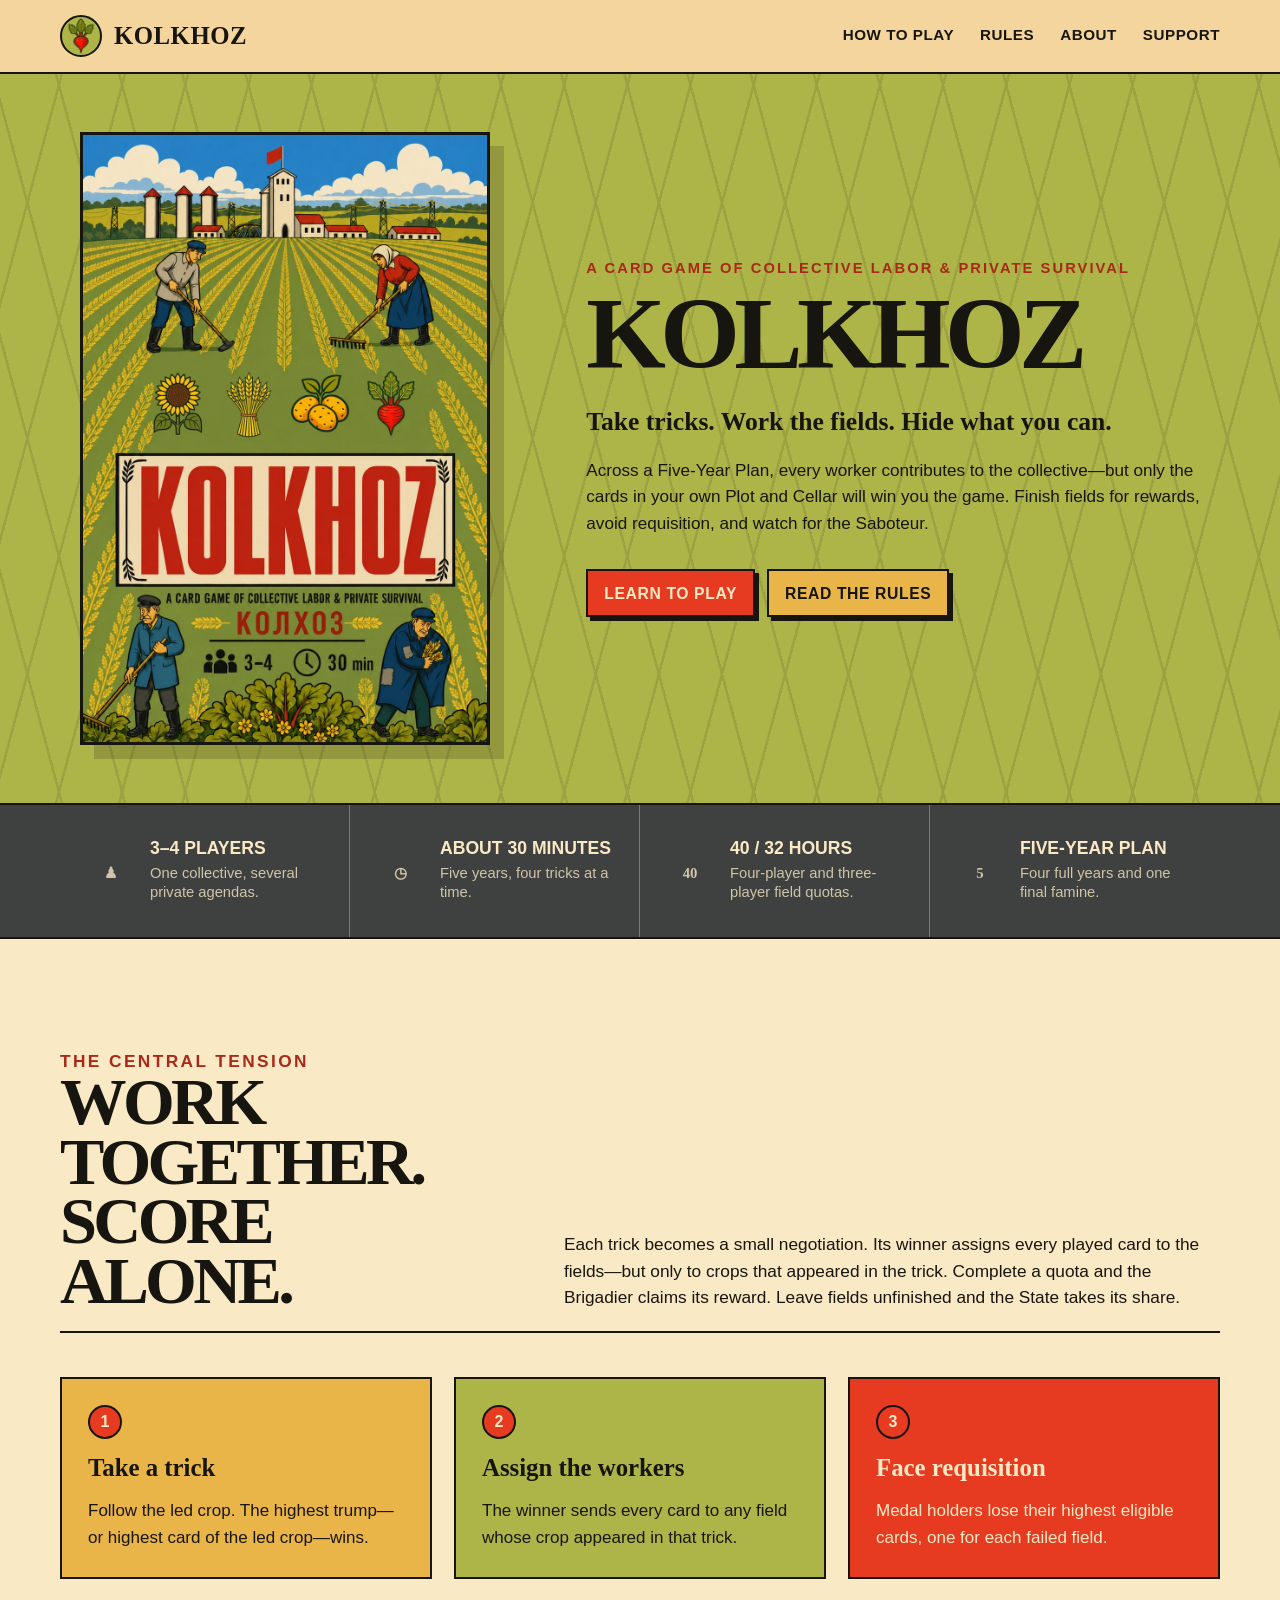
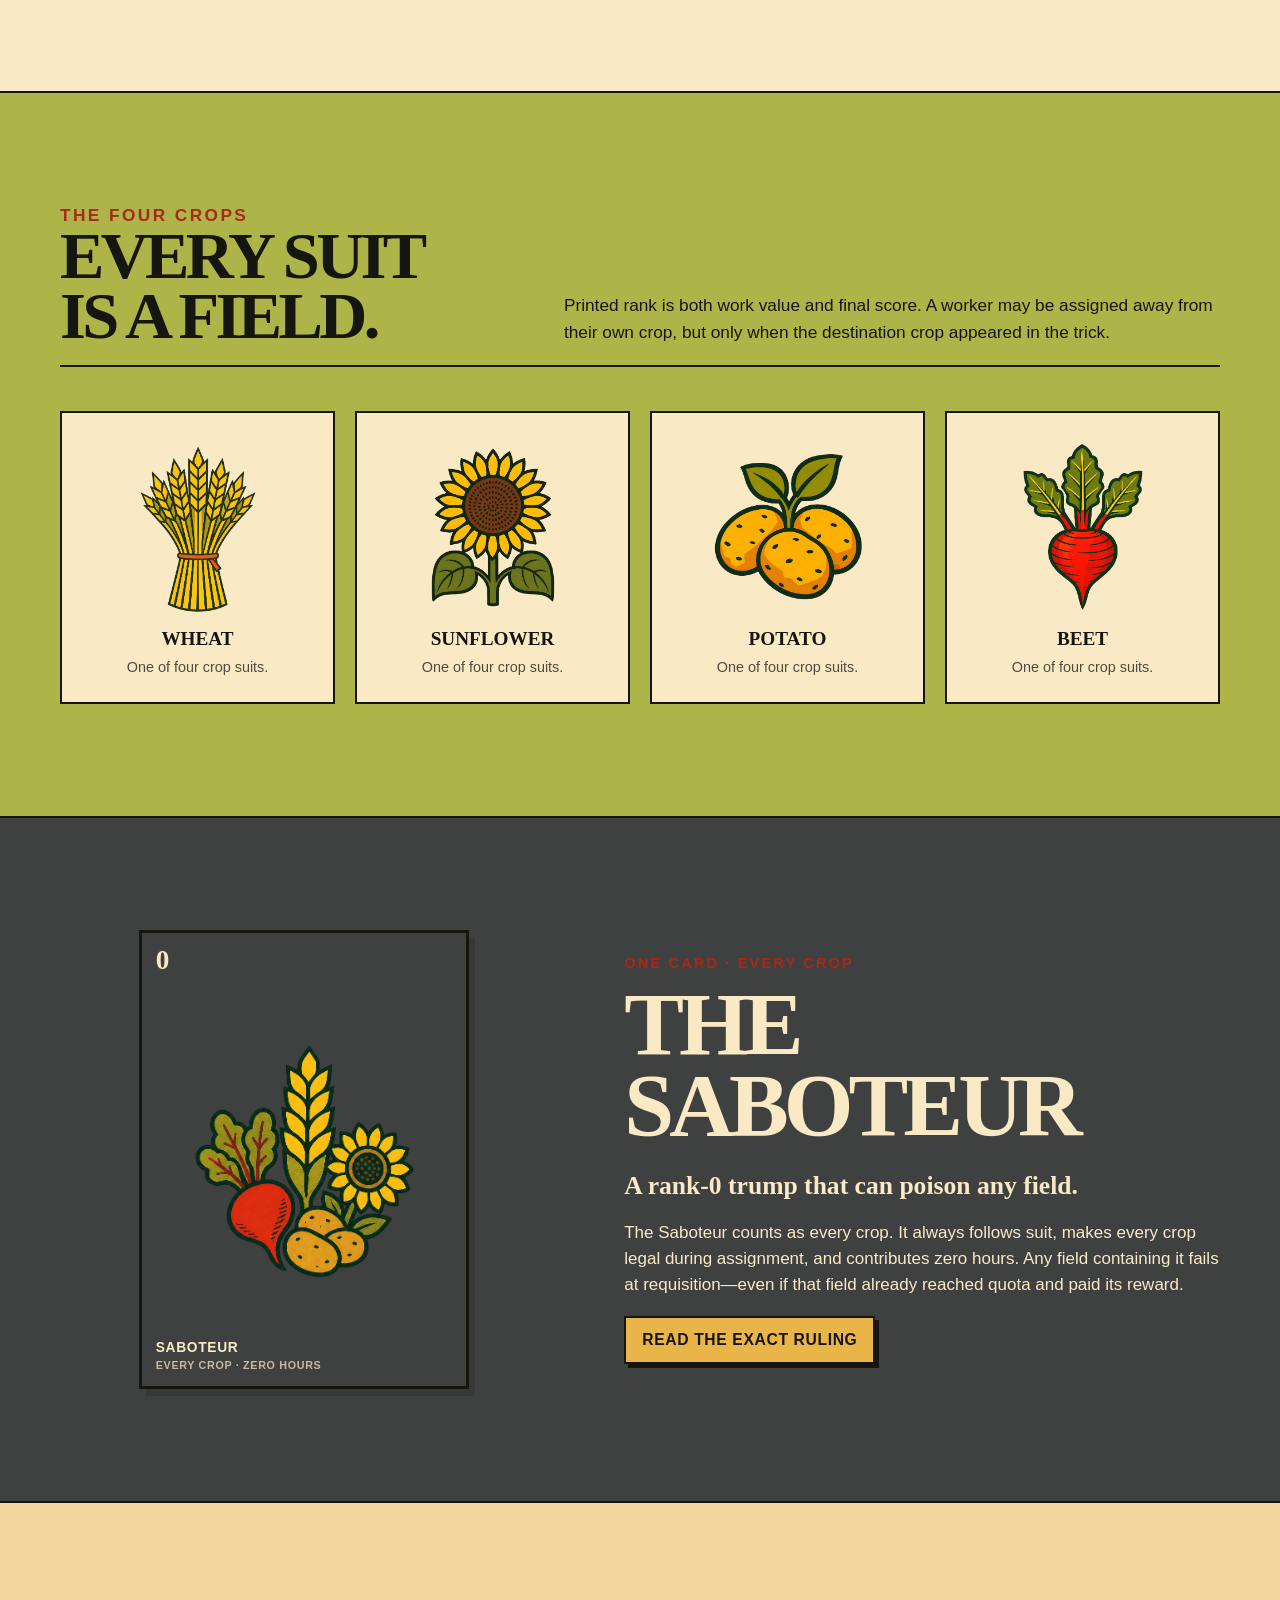
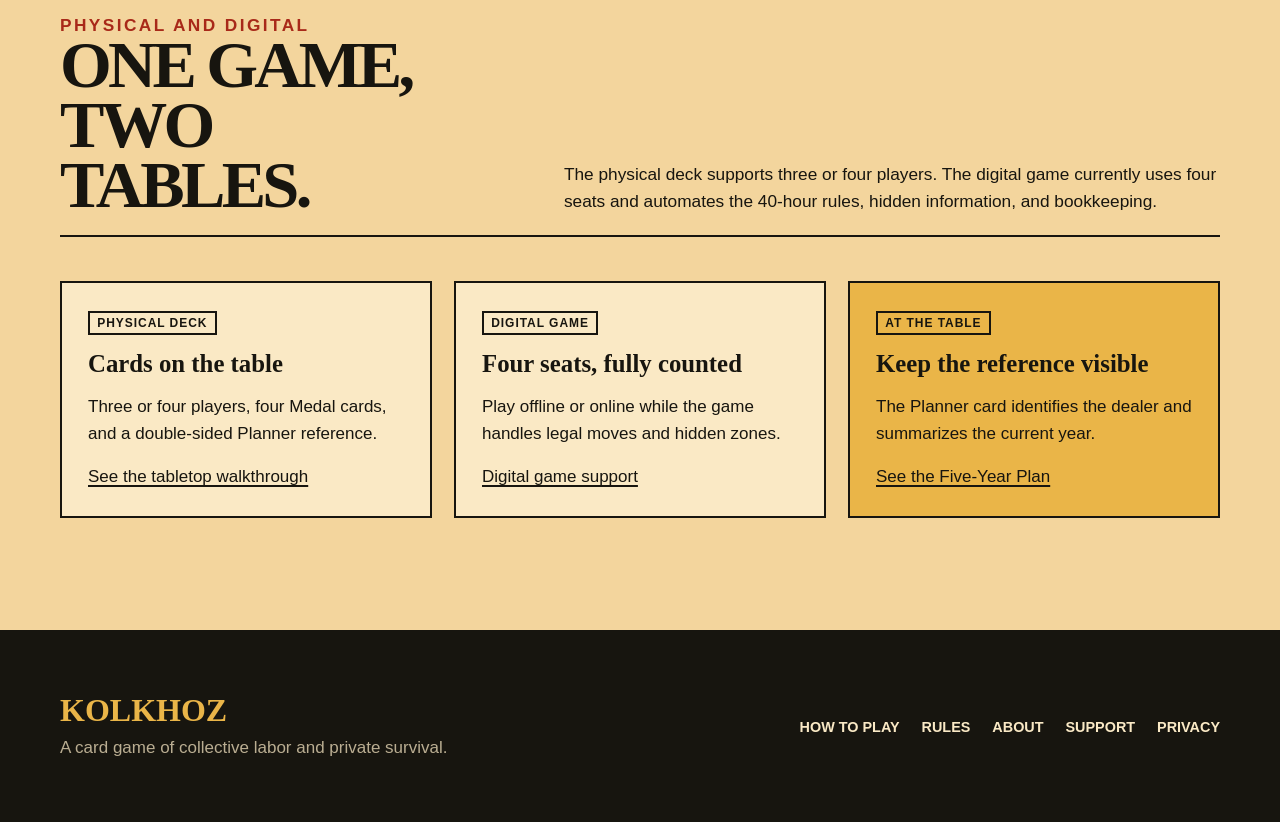
==== commit 9b15fd00: "Extract and modernize public website" ====
--- a/index.html
+++ b/index.html
@@ -1,1433 +1,241 @@
-<!DOCTYPE html>
+<!doctype html>
 <html lang="en">
   <head>
-    <meta charset="UTF-8" />
-    <meta name="viewport" content="width=device-width, initial-scale=1.0" />
+    <meta charset="utf-8" />
+    <meta name="viewport" content="width=device-width, initial-scale=1" />
     <meta
       name="description"
-      content="Kolkhoz is an offline trick-taking card game for iPhone. Take tricks, work the fields, hide what you can — the State will take the rest."
+      content="Kolkhoz is a card game of collective labor and private survival for 3–4 players."
     />
-    <meta property="og:title" content="Kolkhoz — Offline Trick-Taking for iPhone" />
+    <meta property="og:title" content="Kolkhoz — A card game of collective labor" />
     <meta
       property="og:description"
-      content="Take tricks. Work the fields. Hide what you can. The State will take the rest."
+      content="Take tricks, work the fields, and protect your private plot through a Five-Year Plan."
     />
-    <meta property="og:image" content="https://kolkhoz.williamtheisen.com/assets/title-card-kolkhoz.png" />
-    <meta property="og:url" content="https://kolkhoz.williamtheisen.com/" />
-    <meta property="og:type" content="website" />
-    <link rel="icon" type="image/png" href="/assets/icons/icon-wheat.png" />
-    <title>Kolkhoz — Offline Trick-Taking for iPhone</title>
-    <script>
-      try {
-        if (localStorage.getItem("kolkhoz-theme") === "light") {
-          document.documentElement.dataset.theme = "light";
-        }
-      } catch (e) {}
-    </script>
-    <style>
-      @font-face {
-        font-family: "Handjet";
-        src: url("/assets/Handjet.ttf") format("truetype");
-        font-display: swap;
-      }
-
-      :root {
-        --ink: #100f0c;
-        --coal: #171512;
-        --coal-2: #211e18;
-        --paper: #e3d3aa;
-        --paper-strong: #f2dfb2;
-        --paper-body: #392f1f;
-        --paper-ink: #19140d;
-        --muted: #b7a57d;
-        --red: #9f2f1e;
-        --red-bright: #b8422b;
-        --red-deep: #6f1d17;
-        --gold: #d4aa53;
-        --field: #26301d;
-        --field-2: #2c321f;
-        --line: rgba(212, 170, 83, 0.32);
-        --shadow: 0 28px 70px rgba(0, 0, 0, 0.5);
-      }
-
-      * {
-        box-sizing: border-box;
-      }
-
-      html {
-        scroll-behavior: smooth;
-        scroll-padding-top: 92px;
-      }
-
-      body {
-        margin: 0;
-        background:
-          radial-gradient(circle at 78% 12%, rgba(159, 47, 30, 0.18), transparent 34rem),
-          linear-gradient(135deg, #0d0c0a 0%, #191611 48%, #0d0c0a 100%);
-        color: var(--paper);
-        font-family: Georgia, "Times New Roman", serif;
-        font-size: 19px;
-        line-height: 1.5;
-      }
-
-      body::before {
-        position: fixed;
-        inset: 0;
-        z-index: -1;
-        pointer-events: none;
-        content: "";
-        opacity: 0.22;
-        background-image:
-          linear-gradient(rgba(255, 255, 255, 0.025) 1px, transparent 1px),
-          linear-gradient(90deg, rgba(255, 255, 255, 0.02) 1px, transparent 1px);
-        background-size: 18px 18px;
-      }
-
-      a {
-        color: inherit;
-      }
-
-      img.pixel {
-        image-rendering: pixelated;
-      }
-
-      .display {
-        font-family: "Handjet", Georgia, serif;
-        font-weight: 800;
-        line-height: 0.9;
-        letter-spacing: 0.01em;
-        text-transform: uppercase;
-      }
-
-      .eyebrow {
-        display: block;
-        margin: 0 0 14px;
-        color: var(--gold);
-        font-size: 14px;
-        font-weight: 400;
-        letter-spacing: 0.24em;
-        text-transform: uppercase;
-      }
-
-      .wrap {
-        max-width: 1180px;
-        margin: 0 auto;
-        padding-inline: 24px;
-      }
-
-      /* ---------- Header ---------- */
-
-      .site-header {
-        position: sticky;
-        top: 0;
-        z-index: 60;
-        border-bottom: 1px solid rgba(159, 47, 30, 0.8);
-        background: rgba(13, 12, 10, 0.92);
-        -webkit-backdrop-filter: blur(8px);
-        backdrop-filter: blur(8px);
-      }
-
-      .site-header-inner {
-        display: flex;
-        align-items: center;
-        justify-content: space-between;
-        max-width: 1180px;
-        margin: 0 auto;
-        padding: 14px 24px 12px;
-      }
-
-      .brand {
-        display: inline-flex;
-        align-items: center;
-        gap: 12px;
-        text-decoration: none;
-      }
-
-      .brand-mark {
-        width: 42px;
-        height: 42px;
-        border-radius: 10px;
-        box-shadow: 0 4px 10px rgba(0, 0, 0, 0.4);
-      }
-
-      .theme-toggle {
-        display: grid;
-        width: 38px;
-        height: 38px;
-        place-items: center;
-        padding: 0;
-        border: 1px solid var(--line);
-        border-radius: 6px;
-        background: rgba(20, 19, 16, 0.8);
-        cursor: pointer;
-      }
-
-      .theme-toggle img {
-        width: 26px;
-        height: 26px;
-        object-fit: contain;
-      }
-
-      html[data-theme="light"] .theme-toggle .tt-to-light {
-        display: none;
-      }
-
-      html:not([data-theme="light"]) .theme-toggle .tt-to-dark {
-        display: none;
-      }
-
-      .brand-name {
-        color: var(--paper-strong);
-        font-family: "Handjet", Georgia, serif;
-        font-size: 38px;
-        font-weight: 800;
-        line-height: 1;
-        text-transform: uppercase;
-      }
-
-      .nav {
-        display: flex;
-        align-items: center;
-        gap: 30px;
-        color: var(--paper-strong);
-        font-size: 17px;
-      }
-
-      .nav a {
-        text-decoration-color: transparent;
-        text-underline-offset: 6px;
-        transition: color 160ms ease, text-decoration-color 160ms ease;
-      }
-
-      .nav a:hover,
-      .nav a:focus-visible {
-        color: #fff3cf;
-        text-decoration-color: var(--red);
-      }
-
-      /* ---------- Hero ---------- */
-
-      .hero {
-        position: relative;
-        overflow: hidden;
-        padding: 72px 24px 84px;
-        text-align: center;
-      }
-
-      .hero-rays {
-        position: absolute;
-        top: -420px;
-        left: 50%;
-        z-index: 0;
-        width: 1600px;
-        height: 1600px;
-        pointer-events: none;
-        background: repeating-conic-gradient(
-          from 0deg,
-          rgba(212, 170, 83, 0.07) 0deg 9deg,
-          transparent 9deg 24deg
-        );
-        -webkit-mask-image: radial-gradient(circle, rgba(0, 0, 0, 0.9), transparent 62%);
-        mask-image: radial-gradient(circle, rgba(0, 0, 0, 0.9), transparent 62%);
-        transform: translateX(-50%);
-      }
-
-      .hero-inner {
-        position: relative;
-        z-index: 1;
-        max-width: 940px;
-        margin: 0 auto;
-      }
-
-      .hero-eyebrow {
-        margin-bottom: 26px;
-        font-size: 15px;
-      }
-
-      .hero-banner {
-        display: block;
-        width: min(100%, 880px);
-        height: auto;
-        margin: 0 auto;
-        border: 3px solid rgba(212, 170, 83, 0.55);
-        border-radius: 6px;
-        box-shadow: var(--shadow), 0 0 0 8px rgba(16, 15, 12, 0.85);
-      }
-
-      .lead {
-        max-width: 640px;
-        margin: 40px auto 0;
-        color: #ead8b1;
-        font-size: clamp(26px, 3.4vw, 36px);
-        line-height: 1.18;
-      }
-
-      .lead em {
-        color: var(--paper-strong);
-        font-style: italic;
-      }
-
-      .actions {
-        display: flex;
-        flex-wrap: wrap;
-        align-items: center;
-        justify-content: center;
-        gap: 22px 34px;
-        margin-top: 38px;
-      }
-
-      .store-button {
-        display: inline-flex;
-        align-items: center;
-        justify-content: center;
-        min-width: 228px;
-        min-height: 68px;
-        padding: 16px 34px;
-        border: 1px solid #c14f36;
-        border-radius: 8px;
-        background: linear-gradient(180deg, #b8422b, #7b2319);
-        box-shadow: 0 16px 30px rgba(0, 0, 0, 0.32), inset 0 1px 0 rgba(255, 255, 255, 0.16);
-        color: #fff2d1;
-        font-family: "Handjet", Georgia, serif;
-        font-size: 30px;
-        font-weight: 700;
-        letter-spacing: 0.04em;
-        text-decoration: none;
-        text-transform: uppercase;
-        transition: transform 160ms ease, background 160ms ease;
-      }
-
-      .store-button:hover,
-      .store-button:focus-visible {
-        transform: translateY(-2px);
-        background: linear-gradient(180deg, #c64d34, #81261b);
-      }
-
-      .inline-link {
-        color: var(--paper-strong);
-        font-size: 20px;
-        text-decoration-color: var(--red);
-        text-underline-offset: 8px;
-      }
-
-      /* Hero load sequence */
-      .hero-eyebrow,
-      .hero-banner,
-      .lead,
-      .actions {
-        animation: rise-in 700ms cubic-bezier(0.2, 0.7, 0.2, 1) both;
-      }
-
-      .hero-banner { animation-delay: 120ms; }
-      .lead { animation-delay: 280ms; }
-      .actions { animation-delay: 420ms; }
-
-      @keyframes rise-in {
-        from {
-          opacity: 0;
-          transform: translateY(18px);
-        }
-        to {
-          opacity: 1;
-          transform: translateY(0);
-        }
-      }
-
-      /* ---------- Feature band ---------- */
-
-      .features {
-        border-top: 1px solid var(--line);
-        border-bottom: 1px solid rgba(0, 0, 0, 0.7);
-        background: rgba(20, 19, 16, 0.86);
-      }
-
-      .feature-grid {
-        display: grid;
-        grid-template-columns: repeat(3, 1fr);
-        max-width: 1180px;
-        margin: 0 auto;
-      }
-
-      .feature {
-        display: flex;
-        align-items: center;
-        gap: 22px;
-        min-height: 126px;
-        padding: 22px 34px;
-        border-right: 1px solid var(--line);
-      }
-
-      .feature:last-child {
-        border-right: 0;
-      }
-
-      .feature img {
-        flex: none;
-        width: 56px;
-        height: 56px;
-        object-fit: contain;
-      }
-
-      .feature-title {
-        display: block;
-        color: var(--paper-strong);
-        font-family: "Handjet", Georgia, serif;
-        font-size: 30px;
-        font-weight: 700;
-        line-height: 1;
-        text-transform: uppercase;
-      }
-
-      .feature-note {
-        display: block;
-        margin-top: 6px;
-        color: var(--muted);
-        font-size: 16px;
-      }
-
-      /* ---------- Section scaffolding ---------- */
-
-      .section-head {
-        max-width: 720px;
-        margin: 0 auto 46px;
-        text-align: center;
-      }
-
-      .section-head h2 {
-        margin: 0;
-        color: var(--paper-strong);
-        font-size: clamp(52px, 7vw, 88px);
-      }
-
-      .section-head .sub {
-        max-width: 560px;
-        margin: 16px auto 0;
-        color: var(--muted);
-        font-size: 20px;
-      }
-
-      .head-rule {
-        width: 130px;
-        height: 3px;
-        margin: 22px auto 0;
-        background: linear-gradient(90deg, rgba(159, 47, 30, 0), var(--red), rgba(159, 47, 30, 0));
-      }
-
-      /* ---------- A year on the collective ---------- */
-
-      .year-loop {
-        padding: 88px 24px 96px;
-      }
-
-      .year-loop-inner {
-        display: grid;
-        grid-template-columns: minmax(320px, 1fr) minmax(0, 1.05fr);
-        gap: 64px;
-        align-items: center;
-        max-width: 1180px;
-        margin: 0 auto;
-      }
-
-      .trick-scene {
-        position: relative;
-        min-height: 420px;
-      }
-
-      .playing-card {
-        position: absolute;
-        width: 172px;
-        aspect-ratio: 5 / 7;
-        overflow: hidden;
-        border-radius: 10px;
-        background: url("/assets/cards/card-template-light.png") center / 100% 100% no-repeat;
-        box-shadow: 0 20px 35px rgba(0, 0, 0, 0.38);
-        image-rendering: pixelated;
-        transition: transform 220ms ease, box-shadow 220ms ease;
-      }
-
-      .playing-card:hover {
-        z-index: 5;
-        box-shadow: 0 30px 46px rgba(0, 0, 0, 0.46);
-      }
-
-      .playing-card .portrait {
-        position: absolute;
-        bottom: 4%;
-        left: 50%;
-        width: 88%;
-        transform: translateX(-50%);
-        image-rendering: pixelated;
-      }
-
-      .playing-card.is-wrecker .portrait {
-        width: 62%;
-        bottom: 7%;
-      }
-
-      .playing-card .rank {
-        position: absolute;
-        top: 5.5%;
-        left: 9%;
-        color: var(--red-deep);
-        font-family: "Handjet", Georgia, serif;
-        font-size: 30px;
-        font-weight: 800;
-        line-height: 1;
-      }
-
-      .playing-card .suit-mark {
-        position: absolute;
-        top: 6%;
-        right: 8.5%;
-        width: 17%;
-        image-rendering: pixelated;
-        filter: drop-shadow(0 1px 0 rgba(255, 244, 214, 0.65));
-      }
-
-      .trick-scene .playing-card:nth-child(1) {
-        top: 96px;
-        left: 4px;
-        transform: rotate(-11deg);
-      }
-
-      .trick-scene .playing-card:nth-child(2) {
-        top: 34px;
-        left: 128px;
-        transform: rotate(-3deg);
-      }
-
-      .trick-scene .playing-card:nth-child(3) {
-        top: 40px;
-        left: 258px;
-        transform: rotate(6deg);
-      }
-
-      .trick-scene .playing-card:nth-child(4) {
-        top: 110px;
-        left: 382px;
-        transform: rotate(14deg);
-      }
-
-      .trick-scene .playing-card:nth-child(1):hover { transform: rotate(-11deg) translateY(-12px); }
-      .trick-scene .playing-card:nth-child(2):hover { transform: rotate(-3deg) translateY(-12px); }
-      .trick-scene .playing-card:nth-child(3):hover { transform: rotate(6deg) translateY(-12px); }
-      .trick-scene .playing-card:nth-child(4):hover { transform: rotate(14deg) translateY(-12px); }
-
-      .trick-caption {
-        position: absolute;
-        right: 18px;
-        bottom: 0;
-        left: 18px;
-        color: var(--muted);
-        font-size: 15px;
-        font-style: italic;
-        text-align: center;
-      }
-
-      .year-loop .section-head {
-        margin-bottom: 40px;
-        text-align: left;
-      }
-
-      .year-loop .section-head .head-rule {
-        margin-inline: 0;
-        background: linear-gradient(90deg, var(--red), rgba(159, 47, 30, 0));
-      }
-
-      .steps {
-        display: grid;
-        gap: 0;
-        margin: 0;
-        padding: 0;
-        list-style: none;
-        counter-reset: step;
-      }
-
-      .step {
-        display: flex;
-        gap: 22px;
-        padding: 22px 0;
-        border-top: 1px solid var(--line);
-      }
-
-      .step:first-child {
-        border-top: 0;
-        padding-top: 0;
-      }
-
-      .step img {
-        flex: none;
-        width: 54px;
-        height: 54px;
-        margin-top: 4px;
-        object-fit: contain;
-      }
-
-      .step h3 {
-        display: flex;
-        align-items: baseline;
-        gap: 14px;
-        margin: 0 0 6px;
-        color: var(--paper-strong);
-        font-family: "Handjet", Georgia, serif;
-        font-size: 32px;
-        font-weight: 700;
-        line-height: 1;
-        text-transform: uppercase;
-      }
-
-      .step h3::before {
-        counter-increment: step;
-        content: counter(step) ".";
-        color: var(--red-bright);
-        font-size: 24px;
-      }
-
-      .step p {
-        margin: 0;
-        color: var(--muted);
-        font-size: 18px;
-      }
-
-      /* ---------- Five-year plan (paper) ---------- */
-
-      .plan {
-        background:
-          linear-gradient(rgba(236, 219, 177, 0.94), rgba(219, 199, 154, 0.96)),
-          radial-gradient(circle at 20% 10%, rgba(255, 255, 255, 0.45), transparent 30rem);
-        border-top: 4px solid var(--red-deep);
-        border-bottom: 4px solid var(--red-deep);
-        color: var(--paper-ink);
-        padding: 84px 24px 92px;
-      }
-
-      .plan .section-head h2 {
-        color: var(--paper-ink);
-      }
-
-      .plan .section-head .sub {
-        color: var(--paper-body);
-      }
-
-      .plan .eyebrow {
-        color: var(--red-deep);
-      }
-
-      .plan-grid {
-        display: grid;
-        grid-template-columns: repeat(5, 1fr);
-        max-width: 1180px;
-        margin: 0 auto;
-        border: 1px solid rgba(72, 46, 22, 0.45);
-        background: rgba(255, 248, 226, 0.35);
-        box-shadow: 0 22px 50px rgba(52, 35, 16, 0.22);
-      }
-
-      .plan-year {
-        position: relative;
-        padding: 30px 22px 28px;
-        border-right: 1px solid rgba(72, 46, 22, 0.3);
-        text-align: center;
-      }
-
-      .plan-year:last-child {
-        border-right: 0;
-      }
-
-      .plan-year img {
-        width: 82px;
-        height: 82px;
-        object-fit: contain;
-      }
-
-      .plan-year h3 {
-        margin: 14px 0 8px;
-        color: var(--red-deep);
-        font-family: "Handjet", Georgia, serif;
-        font-size: 30px;
-        font-weight: 800;
-        line-height: 1;
-        text-transform: uppercase;
-      }
-
-      .plan-year p {
-        margin: 0;
-        color: var(--paper-body);
-        font-size: 16px;
-        line-height: 1.45;
-      }
-
-      .plan-year.famine {
-        background:
-          repeating-linear-gradient(
-            -45deg,
-            rgba(111, 29, 23, 0.06) 0 14px,
-            transparent 14px 28px
-          ),
-          rgba(159, 47, 30, 0.1);
-      }
-
-      .famine-stamp {
-        display: inline-block;
-        margin-top: 10px;
-        padding: 3px 12px;
-        border: 2px solid var(--red-deep);
-        color: var(--red-deep);
-        font-family: "Handjet", Georgia, serif;
-        font-size: 20px;
-        font-weight: 800;
-        letter-spacing: 0.14em;
-        text-transform: uppercase;
-        transform: rotate(-4deg);
-      }
-
-      /* ---------- Suits band (field green) ---------- */
-
-      .suits {
-        border-bottom: 1px solid rgba(0, 0, 0, 0.7);
-        background:
-          radial-gradient(circle at 50% 0%, rgba(212, 170, 83, 0.1), transparent 26rem),
-          linear-gradient(180deg, var(--field-2), var(--field) 70%);
-        padding: 84px 24px 92px;
-      }
-
-      .suit-grid {
-        display: grid;
-        grid-template-columns: repeat(4, 1fr);
-        gap: 0;
-        max-width: 1080px;
-        margin: 0 auto;
-      }
-
-      .suit {
-        padding: 10px 26px 6px;
-        border-right: 1px solid rgba(212, 170, 83, 0.24);
-        text-align: center;
-      }
-
-      .suit:last-child {
-        border-right: 0;
-      }
-
-      .suit img {
-        width: 92px;
-        height: 92px;
-        object-fit: contain;
-        filter: drop-shadow(0 10px 14px rgba(0, 0, 0, 0.35));
-      }
-
-      .suit h3 {
-        margin: 14px 0 6px;
-        color: var(--paper-strong);
-        font-family: "Handjet", Georgia, serif;
-        font-size: 34px;
-        font-weight: 700;
-        line-height: 1;
-        text-transform: uppercase;
-      }
-
-      .suit p {
-        margin: 0;
-        color: rgba(227, 211, 170, 0.75);
-        font-size: 16px;
-        font-style: italic;
-      }
-
-      /* ---------- Wrecker ---------- */
-
-      .wrecker {
-        padding: 92px 24px 100px;
-      }
-
-      .wrecker-inner {
-        display: grid;
-        grid-template-columns: minmax(280px, 0.8fr) minmax(0, 1.2fr);
-        gap: 64px;
-        align-items: center;
-        max-width: 1080px;
-        margin: 0 auto;
-      }
-
-      .wanted-poster {
-        position: relative;
-        justify-self: center;
-        width: min(100%, 340px);
-        padding: 26px 26px 22px;
-        border: 1px solid rgba(72, 46, 22, 0.4);
-        background:
-          linear-gradient(rgba(236, 219, 177, 0.97), rgba(214, 192, 146, 0.97));
-        box-shadow: var(--shadow);
-        color: var(--paper-ink);
-        text-align: center;
-        transform: rotate(-2deg);
-      }
-
-      .wanted-poster .wanted-word {
-        margin: 0;
-        color: var(--red-deep);
-        font-family: "Handjet", Georgia, serif;
-        font-size: 54px;
-        font-weight: 800;
-        line-height: 1;
-        letter-spacing: 0.1em;
-        text-transform: uppercase;
-      }
-
-      .wanted-poster .portrait {
-        display: block;
-        width: 72%;
-        margin: 16px auto 12px;
-        image-rendering: pixelated;
-      }
-
-      .wanted-poster .charge {
-        margin: 0;
-        color: var(--paper-body);
-        font-size: 15px;
-        letter-spacing: 0.16em;
-        text-transform: uppercase;
-      }
-
-      .wanted-stamp {
-        position: absolute;
-        right: -18px;
-        bottom: 78px;
-        padding: 6px 16px;
-        border: 3px solid var(--red);
-        border-radius: 4px;
-        color: var(--red);
-        font-family: "Handjet", Georgia, serif;
-        font-size: 30px;
-        font-weight: 800;
-        letter-spacing: 0.16em;
-        text-transform: uppercase;
-        opacity: 0.85;
-        transform: rotate(-14deg);
-      }
-
-      .wrecker-copy .section-head {
-        margin-bottom: 24px;
-        text-align: left;
-      }
-
-      .wrecker-copy .section-head .head-rule {
-        margin-inline: 0;
-        background: linear-gradient(90deg, var(--red), rgba(159, 47, 30, 0));
-      }
-
-      .wrecker-copy p {
-        max-width: 520px;
-        margin: 0 0 18px;
-        color: var(--muted);
-        font-size: 19px;
-      }
-
-      .wrecker-copy p strong {
-        color: var(--paper-strong);
-        font-weight: 700;
-      }
-
-      /* ---------- Closing ---------- */
-
-      .closing {
-        border-top: 1px solid var(--line);
-        background:
-          radial-gradient(circle at 50% 120%, rgba(159, 47, 30, 0.28), transparent 40rem),
-          rgba(20, 19, 16, 0.86);
-        padding: 96px 24px 104px;
-        text-align: center;
-      }
-
-      .closing h2 {
-        margin: 0;
-        color: var(--paper-strong);
-        font-size: clamp(56px, 8vw, 104px);
-      }
-
-      .closing .sub {
-        max-width: 520px;
-        margin: 20px auto 0;
-        color: var(--muted);
-        font-size: 20px;
-      }
-
-      .closing .actions {
-        margin-top: 40px;
-      }
-
-      /* ---------- Footer ---------- */
-
-      .site-footer {
-        display: flex;
-        justify-content: space-between;
-        gap: 24px;
-        max-width: 1180px;
-        margin: 0 auto;
-        padding: 26px 24px 34px;
-        color: var(--muted);
-        font-size: 15px;
-      }
-
-      .site-footer nav {
-        display: flex;
-        gap: 22px;
-      }
-
-      /* ---------- Scroll reveal ---------- */
-
-      .reveal {
-        opacity: 0;
-        transform: translateY(22px);
-        transition: opacity 640ms ease, transform 640ms cubic-bezier(0.2, 0.7, 0.2, 1);
-      }
-
-      .reveal.visible {
-        opacity: 1;
-        transform: translateY(0);
-      }
-
-      @media (prefers-reduced-motion: reduce) {
-        html {
-          scroll-behavior: auto;
-        }
-
-        .hero-eyebrow,
-        .hero-banner,
-        .lead,
-        .actions {
-          animation: none;
-        }
-
-        .reveal {
-          opacity: 1;
-          transform: none;
-          transition: none;
-        }
-
-        .playing-card,
-        .store-button {
-          transition: none;
-        }
-      }
-
-      /* ---------- Light theme ---------- */
-
-      html[data-theme="light"] {
-        --paper: #4a3d26;
-        --paper-strong: #241b0e;
-        --muted: #6d5c3e;
-        --gold: #8a6a28;
-        --line: rgba(111, 29, 23, 0.28);
-        --shadow: 0 24px 55px rgba(72, 46, 22, 0.3);
-      }
-
-      html[data-theme="light"] body {
-        background:
-          radial-gradient(circle at 78% 12%, rgba(159, 47, 30, 0.08), transparent 34rem),
-          linear-gradient(135deg, #f0e3bf 0%, #e7d6ac 48%, #f0e3bf 100%);
-        color: var(--paper);
-      }
-
-      html[data-theme="light"] body::before {
-        opacity: 0.5;
-        background-image:
-          linear-gradient(rgba(72, 46, 22, 0.05) 1px, transparent 1px),
-          linear-gradient(90deg, rgba(72, 46, 22, 0.04) 1px, transparent 1px);
-      }
-
-      html[data-theme="light"] .site-header {
-        background: rgba(240, 227, 191, 0.92);
-      }
-
-      html[data-theme="light"] .theme-toggle {
-        background: rgba(255, 248, 226, 0.9);
-      }
-
-      html[data-theme="light"] .nav a:hover,
-      html[data-theme="light"] .nav a:focus-visible {
-        color: var(--red-deep);
-      }
-
-      html[data-theme="light"] .lead {
-        color: #443624;
-      }
-
-      html[data-theme="light"] .features {
-        border-bottom-color: rgba(72, 46, 22, 0.3);
-        background: rgba(236, 219, 177, 0.6);
-      }
-
-      html[data-theme="light"] .suits {
-        border-bottom-color: rgba(72, 46, 22, 0.3);
-        background:
-          radial-gradient(circle at 50% 0%, rgba(255, 255, 255, 0.3), transparent 26rem),
-          linear-gradient(180deg, #dae0b6, #ccd4a6 70%);
-      }
-
-      html[data-theme="light"] .suit {
-        border-color: rgba(72, 46, 22, 0.28);
-      }
-
-      html[data-theme="light"] .suit p {
-        color: rgba(57, 47, 31, 0.72);
-      }
-
-      html[data-theme="light"] .closing {
-        background:
-          radial-gradient(circle at 50% 120%, rgba(159, 47, 30, 0.14), transparent 40rem),
-          rgba(236, 219, 177, 0.55);
-      }
-
-      /* ---------- Responsive ---------- */
-
-      @media (max-width: 980px) {
-        .year-loop-inner,
-        .wrecker-inner {
-          grid-template-columns: 1fr;
-          gap: 48px;
-        }
-
-        .trick-scene {
-          justify-self: center;
-          width: 100%;
-          max-width: 580px;
-        }
-
-        .plan-grid {
-          grid-template-columns: repeat(5, minmax(170px, 1fr));
-          overflow-x: auto;
-        }
-
-        .suit-grid {
-          grid-template-columns: repeat(2, 1fr);
-        }
-
-        .suit {
-          padding-block: 22px;
-        }
-
-        .suit:nth-child(2) {
-          border-right: 0;
-        }
-
-        .suit:nth-child(-n + 2) {
-          border-bottom: 1px solid rgba(212, 170, 83, 0.24);
-        }
-      }
-
-      @media (max-width: 900px) {
-        .site-header {
-          padding-inline: 18px;
-        }
-
-        .nav {
-          gap: 16px;
-          font-size: 16px;
-        }
-
-        .hero {
-          padding: 52px 18px 64px;
-        }
-
-        .feature-grid {
-          grid-template-columns: 1fr;
-        }
-
-        .feature {
-          min-height: 96px;
-          border-right: 0;
-          border-bottom: 1px solid var(--line);
-        }
-
-        .feature:last-child {
-          border-bottom: 0;
-        }
-      }
-
-      @media (max-width: 620px) {
-        .brand-name {
-          font-size: 30px;
-        }
-
-        .nav {
-          gap: 13px;
-          font-size: 15px;
-        }
-
-        body {
-          font-size: 18px;
-        }
-
-        .lead {
-          font-size: 25px;
-        }
-
-        .actions {
-          gap: 16px 22px;
-        }
-
-        .store-button {
-          width: 100%;
-          min-height: 62px;
-        }
-
-        .year-loop,
-        .plan,
-        .suits,
-        .wrecker,
-        .closing {
-          padding-block: 60px 68px;
-        }
-
-        .trick-scene {
-          min-height: 0;
-          height: 340px;
-          transform: scale(0.62);
-          transform-origin: top left;
-          margin-bottom: -110px;
-        }
-
-        .trick-caption {
-          display: none;
-        }
-
-        .suit-grid {
-          grid-template-columns: 1fr;
-        }
-
-        .suit {
-          border-right: 0;
-          border-bottom: 1px solid rgba(212, 170, 83, 0.24);
-        }
-
-        .suit:last-child {
-          border-bottom: 0;
-        }
-
-        .suit:nth-child(2) {
-          border-bottom: 1px solid rgba(212, 170, 83, 0.24);
-        }
-
-        .wanted-stamp {
-          right: 4px;
-        }
-
-        .site-footer {
-          flex-direction: column;
-          padding-inline: 18px;
-        }
-      }
-    </style>
+    <meta property="og:image" content="https://kolkhoz.online/assets/current/cover.webp" />
+    <meta property="og:url" content="https://kolkhoz.online/" />
+    <meta name="theme-color" content="#f3d59d" />
+    <title>Kolkhoz — A Card Game of Collective Labor</title>
+    <link rel="icon" href="/assets/app-icon.png" />
+    <link rel="stylesheet" href="/assets/site.css" />
   </head>
   <body>
+    <a class="skip-link" href="#content">Skip to content</a>
     <header class="site-header">
-      <div class="site-header-inner">
+      <div class="nav-shell">
         <a class="brand" href="/" aria-label="Kolkhoz home">
-          <img class="brand-mark" src="/assets/app-icon.png" alt="" width="42" height="42" />
+          <img class="brand-mark" src="/assets/current/beet.webp" alt="" />
           <span class="brand-name">Kolkhoz</span>
         </a>
-        <nav class="nav" aria-label="Primary navigation">
-          <a href="/how-to-play.html">How to play</a>
-          <a href="/rules.html">Rules</a>
-          <a href="/about.html">About</a>
-          <a href="/support.html">Support</a>
-          <a href="/privacy.html">Privacy</a>
-          <button class="theme-toggle" id="theme-toggle" type="button" aria-label="Switch appearance">
-            <img class="pixel tt-to-light" src="/assets/icons/icon-appearance-light.png" alt="" />
-            <img class="pixel tt-to-dark" src="/assets/icons/icon-appearance-dark.png" alt="" />
-          </button>
+        <button
+          class="nav-toggle"
+          type="button"
+          aria-expanded="false"
+          aria-controls="primary-nav"
+          data-nav-toggle
+        >
+          Menu
+        </button>
+        <nav class="primary-nav" id="primary-nav" aria-label="Primary navigation" data-primary-nav>
+          <a href="/how-to-play">How to Play</a>
+          <a href="/rules">Rules</a>
+          <a href="/about">About</a>
+          <a href="/support">Support</a>
         </nav>
       </div>
     </header>
 
-    <main>
-      <section class="hero" aria-labelledby="page-title">
-        <div class="hero-rays" aria-hidden="true"></div>
-        <div class="hero-inner">
-          <span class="eyebrow hero-eyebrow">An offline trick-taking card game for iPhone</span>
-          <h1 id="page-title" style="position: absolute; width: 1px; height: 1px; overflow: hidden; clip: rect(0 0 0 0)">
-            Kolkhoz
-          </h1>
-          <img
-            class="hero-banner pixel"
-            src="/assets/title-card-kolkhoz.png"
-            alt="Kolkhoz title art: two farm workers flanking the game's name, framed by wheat, sunflowers, beets, and potatoes"
-            width="1024"
-            height="512"
-          />
-          <p class="lead">
-            Take tricks. Work the fields. Hide what you can.
-            <em>The State will take the rest.</em>
-          </p>
-          <div class="actions">
-            <a class="store-button" href="#availability">App Store</a>
-            <a class="inline-link" href="#year-loop">See how a year unfolds</a>
-          </div>
-        </div>
-      </section>
-
-      <section class="features" aria-label="Game highlights">
-        <div class="feature-grid">
-          <div class="feature">
-            <img class="pixel" src="/assets/icons/icon-wheat.png" alt="" />
+    <main id="content">
+      <section class="hero">
+        <div class="shell hero-grid">
+          <div class="cover-card">
+            <img
+              src="/assets/current/cover.webp"
+              alt="Kolkhoz cover: workers in a collective field beneath the four crop emblems"
+              width="1023"
+              height="1537"
+            />
+          </div>
+          <div class="hero-copy">
+            <p class="eyebrow">A card game of collective labor &amp; private survival</p>
+            <h1 class="display">Kolkhoz</h1>
+            <p class="dek">Take tricks. Work the fields. Hide what you can.</p>
+            <p class="lede">
+              Across a Five-Year Plan, every worker contributes to the collective—but only the
+              cards in your own Plot and Cellar will win you the game. Finish fields for rewards,
+              avoid requisition, and watch for the Saboteur.
+            </p>
+            <div class="actions">
+              <a class="button" href="/how-to-play">Learn to play</a>
+              <a class="button secondary" href="/rules">Read the rules</a>
+            </div>
+          </div>
+        </div>
+      </section>
+
+      <section class="facts" aria-label="Game facts">
+        <div class="shell fact-grid">
+          <div class="fact">
+            <span class="fact-icon" aria-hidden="true">♟</span>
+            <div><strong>3–4 players</strong><span>One collective, several private agendas.</span></div>
+          </div>
+          <div class="fact">
+            <span class="fact-icon" aria-hidden="true">◷</span>
+            <div><strong>About 30 minutes</strong><span>Five years, four tricks at a time.</span></div>
+          </div>
+          <div class="fact">
+            <span class="fact-icon" aria-hidden="true">40</span>
+            <div><strong>40 / 32 hours</strong><span>Four-player and three-player field quotas.</span></div>
+          </div>
+          <div class="fact">
+            <span class="fact-icon" aria-hidden="true">5</span>
+            <div><strong>Five-Year Plan</strong><span>Four full years and one final famine.</span></div>
+          </div>
+        </div>
+      </section>
+
+      <section class="section light">
+        <div class="shell">
+          <div class="section-head">
             <div>
-              <span class="feature-title">A five-year campaign</span>
-              <span class="feature-note">One full plan, from first sowing to famine.</span>
-            </div>
-          </div>
-          <div class="feature">
-            <img class="pixel" src="/assets/icons/icon-pass-device.png" alt="" />
+              <p class="eyebrow">The central tension</p>
+              <h2 class="display">Work together. Score alone.</h2>
+            </div>
+            <p>
+              Each trick becomes a small negotiation. Its winner assigns every played card to the
+              fields—but only to crops that appeared in the trick. Complete a quota and the
+              Brigadier claims its reward. Leave fields unfinished and the State takes its share.
+            </p>
+          </div>
+          <div class="card-grid">
+            <article class="panel mustard">
+              <span class="panel-number">1</span>
+              <h3>Take a trick</h3>
+              <p>Follow the led crop. The highest trump—or highest card of the led crop—wins.</p>
+            </article>
+            <article class="panel olive">
+              <span class="panel-number">2</span>
+              <h3>Assign the workers</h3>
+              <p>The winner sends every card to any field whose crop appeared in that trick.</p>
+            </article>
+            <article class="panel red">
+              <span class="panel-number">3</span>
+              <h3>Face requisition</h3>
+              <p>Medal holders lose their highest eligible cards, one for each failed field.</p>
+            </article>
+          </div>
+        </div>
+      </section>
+
+      <section class="section olive">
+        <div class="shell">
+          <div class="section-head">
             <div>
-              <span class="feature-title">Offline pass-and-play</span>
-              <span class="feature-note">No account, no ads, no signal required.</span>
-            </div>
-          </div>
-          <div class="feature">
-            <img class="pixel" src="/assets/icons/icon-hand.png" alt="" />
+              <p class="eyebrow">The four crops</p>
+              <h2 class="display">Every suit is a field.</h2>
+            </div>
+            <p>
+              Printed rank is both work value and final score. A worker may be assigned away from
+              their own crop, but only when the destination crop appeared in the trick.
+            </p>
+          </div>
+          <div class="crop-grid">
+            <article class="crop">
+              <img src="/assets/current/wheat.webp" alt="" />
+              <h3>Wheat</h3>
+              <p>One of four crop suits.</p>
+            </article>
+            <article class="crop">
+              <img src="/assets/current/sunflower.webp" alt="" />
+              <h3>Sunflower</h3>
+              <p>One of four crop suits.</p>
+            </article>
+            <article class="crop">
+              <img src="/assets/current/potato.webp" alt="" />
+              <h3>Potato</h3>
+              <p>One of four crop suits.</p>
+            </article>
+            <article class="crop">
+              <img src="/assets/current/beet.webp" alt="" />
+              <h3>Beet</h3>
+              <p>One of four crop suits.</p>
+            </article>
+          </div>
+        </div>
+      </section>
+
+      <section class="section charcoal">
+        <div class="shell media-pair">
+          <div class="prototype-card dark hero-prototype" role="img" aria-label="Saboteur rules diagram">
+            <span class="prototype-rank">0</span>
+            <img src="/assets/current/all-suits.webp" alt="" />
+            <strong>Saboteur<small>Every crop · zero hours</small></strong>
+          </div>
+          <div>
+            <p class="eyebrow">One card · every crop</p>
+            <h2 class="display">The Saboteur</h2>
+            <p class="dek">A rank-0 trump that can poison any field.</p>
+            <p>
+              The Saboteur counts as every crop. It always follows suit, makes every crop legal
+              during assignment, and contributes zero hours. Any field containing it fails at
+              requisition—even if that field already reached quota and paid its reward.
+            </p>
+            <a class="button secondary" href="/rules#saboteur">Read the exact ruling</a>
+          </div>
+        </div>
+      </section>
+
+      <section class="section paper">
+        <div class="shell">
+          <div class="section-head">
             <div>
-              <span class="feature-title">Made for landscape</span>
-              <span class="feature-note">A full card table in your two hands.</span>
-            </div>
-          </div>
-        </div>
-      </section>
-
-      <section class="year-loop" id="year-loop" aria-labelledby="year-loop-title">
-        <div class="year-loop-inner">
-          <div class="trick-scene reveal" aria-label="A played trick of four Kolkhoz cards">
-            <div class="playing-card">
-              <span class="rank">J·11</span>
-              <img class="suit-mark pixel" src="/assets/icons/icon-beet.png" alt="" />
-              <img class="portrait" src="/assets/cards/face-jack-beet.png" alt="Jack of beets" />
-            </div>
-            <div class="playing-card">
-              <span class="rank">K·13</span>
-              <img class="suit-mark pixel" src="/assets/icons/icon-wheat.png" alt="" />
-              <img class="portrait" src="/assets/cards/face-king-wheat.png" alt="King of wheat" />
-            </div>
-            <div class="playing-card">
-              <span class="rank">Q·12</span>
-              <img class="suit-mark pixel" src="/assets/icons/icon-sunflower.png" alt="" />
-              <img class="portrait" src="/assets/cards/face-queen-sunflower.png" alt="Queen of sunflowers" />
-            </div>
-            <div class="playing-card is-wrecker">
-              <span class="rank">W·14</span>
-              <img class="suit-mark pixel" src="/assets/icons/icon-famine.png" alt="" />
-              <img class="portrait" src="/assets/cards/face-wrecker.png" alt="The Wrecker" />
-            </div>
-            <p class="trick-caption">A trick on the table — and someone has played the Wrecker.</p>
-          </div>
-
-          <div class="wrecker-copy">
-            <div class="section-head reveal">
-              <span class="eyebrow">How it plays</span>
-              <h2 class="display" id="year-loop-title">A year on the collective</h2>
-              <div class="head-rule" aria-hidden="true"></div>
-            </div>
-            <ol class="steps">
-              <li class="step reveal">
-                <img class="pixel" src="/assets/icons/icon-hand.png" alt="" />
-                <div>
-                  <h3>Win the tricks</h3>
-                  <p>
-                    Four tricks a year — three in famine. Follow the lead suit if you can.
-                    Every trick you take is labor, and labor must be assigned.
-                  </p>
-                </div>
-              </li>
-              <li class="step reveal">
-                <img class="pixel" src="/assets/icons/icon-jobs.png" alt="" />
-                <div>
-                  <h3>Assign the harvest</h3>
-                  <p>
-                    The brigade leader assigns each trick's cards to a crop.
-                    Fulfilled jobs pay out. Failures go in the ledger.
-                  </p>
-                </div>
-              </li>
-              <li class="step reveal">
-                <img class="pixel" src="/assets/icons/icon-plot.png" alt="" />
-                <div>
-                  <h3>Bank your plot</h3>
-                  <p>
-                    At year's end, the cards left in your hand slip into hidden plots —
-                    a private harvest the State hasn't counted. Yet.
-                  </p>
-                </div>
-              </li>
-              <li class="step reveal">
-                <img class="pixel" src="/assets/icons/icon-requisition-north.png" alt="" />
-                <div>
-                  <h3>Survive requisition</h3>
-                  <p>
-                    Failed jobs bring inspectors. Matching plot cards are revealed and
-                    exiled. Plan for the knock at the door.
-                  </p>
-                </div>
-              </li>
-            </ol>
-          </div>
-        </div>
-      </section>
-
-      <section class="plan" aria-labelledby="plan-title">
-        <div class="section-head reveal">
-          <span class="eyebrow">The campaign</span>
-          <h2 class="display" id="plan-title">The Five-Year Plan</h2>
-          <p class="sub">Highest plot score after five years wins. Every year, the ledger tightens.</p>
-        </div>
-        <div class="plan-grid reveal">
-          <div class="plan-year">
-            <img class="pixel" src="/assets/icons/icon-year-1.png" alt="Year one" />
-            <h3>First sowing</h3>
-            <p>Jobs are posted, trump is declared, and the fields are new.</p>
-          </div>
-          <div class="plan-year">
-            <img class="pixel" src="/assets/icons/icon-year-2.png" alt="Year two" />
-            <h3>Swaps begin</h3>
-            <p>Trade a hand card for a plot card — hidden or revealed.</p>
-          </div>
-          <div class="plan-year">
-            <img class="pixel" src="/assets/icons/icon-year-3.png" alt="Year three" />
-            <h3>Mid-plan</h3>
-            <p>The plots grow heavy, and everyone at the table is counting.</p>
-          </div>
-          <div class="plan-year">
-            <img class="pixel" src="/assets/icons/icon-year-4.png" alt="Year four" />
-            <h3>Last full harvest</h3>
-            <p>Protect what you've buried. Requisition remembers.</p>
-          </div>
-          <div class="plan-year famine">
-            <img class="pixel" src="/assets/icons/icon-year-5.png" alt="Year five" />
-            <h3>Year of hunger</h3>
-            <p>No trump. Three tricks. Nothing to spare.</p>
-            <span class="famine-stamp">Famine</span>
-          </div>
-        </div>
-      </section>
-
-      <section class="suits" aria-labelledby="suits-title">
-        <div class="section-head reveal">
-          <span class="eyebrow">The deck</span>
-          <h2 class="display" id="suits-title">Four crops. One quota.</h2>
-          <div class="head-rule" aria-hidden="true"></div>
-        </div>
-        <div class="suit-grid reveal">
-          <div class="suit">
-            <img class="pixel" src="/assets/icons/icon-wheat.png" alt="" />
-            <h3>Wheat</h3>
-            <p>The pride of the plan.</p>
-          </div>
-          <div class="suit">
-            <img class="pixel" src="/assets/icons/icon-sunflower.png" alt="" />
-            <h3>Sunflower</h3>
-            <p>Oil for the machine.</p>
-          </div>
-          <div class="suit">
-            <img class="pixel" src="/assets/icons/icon-potato.png" alt="" />
-            <h3>Potato</h3>
-            <p>What actually feeds you.</p>
-          </div>
-          <div class="suit">
-            <img class="pixel" src="/assets/icons/icon-beet.png" alt="" />
-            <h3>Beet</h3>
-            <p>Sugar for the cities.</p>
-          </div>
-        </div>
-      </section>
-
-      <section class="wrecker" aria-labelledby="wrecker-title">
-        <div class="wrecker-inner">
-          <div class="wanted-poster reveal" aria-label="Wanted poster for the Wrecker">
-            <p class="wanted-word">Wanted</p>
-            <img class="portrait" src="/assets/cards/face-wrecker.png" alt="The Wrecker: a gaunt man clutching a wrench and stolen crops" />
-            <p class="charge">For crimes against the harvest</p>
-            <span class="wanted-stamp" aria-hidden="true">Sabotage</span>
-          </div>
-          <div class="wrecker-copy">
-            <div class="section-head reveal">
-              <span class="eyebrow">The Saboteur variant</span>
-              <h2 class="display" id="wrecker-title">Beware the Wrecker</h2>
-              <div class="head-rule" aria-hidden="true"></div>
-            </div>
-            <p class="reveal">
-              One card in the deck answers to no crop — and to all of them. The Wrecker
-              <strong>follows any suit</strong>, makes <strong>any assignment legal</strong>,
-              and contributes <strong>0 work hours</strong> to whatever job he joins.
-            </p>
-            <p class="reveal">
-              But any job holding him <strong>fails requisition</strong>, no matter the count.
-              Play him boldly. Receive him bitterly.
-            </p>
-          </div>
-        </div>
-      </section>
-
-      <section class="closing" aria-labelledby="closing-title">
-        <div class="reveal">
-          <h2 class="display" id="closing-title">The harvest will be counted.</h2>
-          <p class="sub" id="availability">
-            Kolkhoz is coming to the App Store. For launch questions, bug reports, or
-            accessibility feedback, write to support.
-          </p>
-          <div class="actions">
-            <a class="store-button" href="/support.html">Get launch updates</a>
-            <a class="inline-link" href="/support.html">Support</a>
-            <a class="inline-link" href="/privacy.html">Privacy</a>
+              <p class="eyebrow">Physical and digital</p>
+              <h2 class="display">One game, two tables.</h2>
+            </div>
+            <p>
+              The physical deck supports three or four players. The digital game currently uses
+              four seats and automates the 40-hour rules, hidden information, and bookkeeping.
+            </p>
+          </div>
+          <div class="card-grid">
+            <article class="panel">
+              <span class="tag">Physical deck</span>
+              <h3 style="margin-top: 16px">Cards on the table</h3>
+              <p>Three or four players, four Medal cards, and a double-sided Planner reference.</p>
+              <a href="/how-to-play">See the tabletop walkthrough</a>
+            </article>
+            <article class="panel">
+              <span class="tag">Digital game</span>
+              <h3 style="margin-top: 16px">Four seats, fully counted</h3>
+              <p>Play offline or online while the game handles legal moves and hidden zones.</p>
+              <a href="/support">Digital game support</a>
+            </article>
+            <article class="panel mustard">
+              <span class="tag">At the table</span>
+              <h3 style="margin-top: 16px">Keep the reference visible</h3>
+              <p>The Planner card identifies the dealer and summarizes the current year.</p>
+              <a href="/rules#year-five">See the Five-Year Plan</a>
+            </article>
           </div>
         </div>
       </section>
     </main>
 
     <footer class="site-footer">
-      <span>Kolkhoz for iPhone</span>
-      <nav aria-label="Footer navigation">
-        <a href="/how-to-play.html">How to play</a>
-        <a href="/rules.html">Rules</a>
-        <a href="/about.html">About</a>
-        <a href="/support.html">Support</a>
-        <a href="/privacy.html">Privacy</a>
-      </nav>
+      <div class="footer-shell">
+        <div>
+          <p class="footer-title">Kolkhoz</p>
+          <p class="footer-note">A card game of collective labor and private survival.</p>
+        </div>
+        <nav class="footer-nav" aria-label="Footer navigation">
+          <a href="/how-to-play">How to Play</a>
+          <a href="/rules">Rules</a>
+          <a href="/about">About</a>
+          <a href="/support">Support</a>
+          <a href="/privacy">Privacy</a>
+        </nav>
+      </div>
     </footer>
-
-    <script>
-      if ("serviceWorker" in navigator) {
-        navigator.serviceWorker.register("/sw.js").catch(() => {});
-      }
-
-      const themeToggle = document.getElementById("theme-toggle");
-      if (themeToggle) {
-        themeToggle.addEventListener("click", () => {
-          const toLight = document.documentElement.dataset.theme !== "light";
-          if (toLight) {
-            document.documentElement.dataset.theme = "light";
-          } else {
-            delete document.documentElement.dataset.theme;
-          }
-          try {
-            localStorage.setItem("kolkhoz-theme", toLight ? "light" : "dark");
-          } catch (e) {}
-        });
-      }
-
-      const reduceMotion = window.matchMedia("(prefers-reduced-motion: reduce)").matches;
-      const revealed = document.querySelectorAll(".reveal");
-      if (reduceMotion || !("IntersectionObserver" in window)) {
-        revealed.forEach((el) => el.classList.add("visible"));
-      } else {
-        const observer = new IntersectionObserver(
-          (entries) => {
-            entries.forEach((entry) => {
-              if (entry.isIntersecting) {
-                entry.target.classList.add("visible");
-                observer.unobserve(entry.target);
-              }
-            });
-          },
-          { rootMargin: "0px 0px -8% 0px" }
-        );
-        revealed.forEach((el) => observer.observe(el));
-      }
-    </script>
+    <script src="/assets/site.js" defer></script>
   </body>
 </html>
--- a/assets/site.css
+++ b/assets/site.css
@@ -0,0 +1,2481 @@
+:root {
+  --paper: #f3d59d;
+  --paper-light: #fae9c5;
+  --ink: #17150f;
+  --charcoal: #3f4140;
+  --red: #e63b21;
+  --red-dark: #a82919;
+  --mustard: #eab548;
+  --olive: #aeb548;
+  --field: #62742e;
+  --blue: #4fa6d5;
+  --rule: 2px solid var(--ink);
+  --max: 1160px;
+  --display: Rockwell, "Roboto Slab", "Arial Black", Georgia, serif;
+  --sans: "Avenir Next Condensed", "Arial Narrow", "Roboto Condensed", Arial, sans-serif;
+  --body: "Avenir Next", Avenir, Helvetica, Arial, sans-serif;
+}
+
+* {
+  box-sizing: border-box;
+}
+
+html {
+  scroll-behavior: smooth;
+}
+
+body {
+  margin: 0;
+  color: var(--ink);
+  background: var(--paper);
+  font-family: var(--body);
+  font-size: 17px;
+  line-height: 1.55;
+}
+
+img {
+  display: block;
+  max-width: 100%;
+  height: auto;
+}
+
+a {
+  color: inherit;
+  text-decoration-thickness: 2px;
+  text-underline-offset: 0.2em;
+}
+
+a:hover {
+  color: var(--red-dark);
+}
+
+.skip-link {
+  position: fixed;
+  top: 0.5rem;
+  left: 0.5rem;
+  z-index: 100;
+  transform: translateY(-150%);
+  padding: 0.6rem 0.8rem;
+  color: var(--paper-light);
+  background: var(--ink);
+}
+
+.skip-link:focus {
+  transform: none;
+}
+
+.site-header {
+  position: sticky;
+  top: 0;
+  z-index: 20;
+  border-bottom: var(--rule);
+  background: rgba(243, 213, 157, 0.97);
+}
+
+.nav-shell {
+  width: min(var(--max), calc(100% - 32px));
+  min-height: 72px;
+  margin: 0 auto;
+  display: flex;
+  align-items: center;
+  justify-content: space-between;
+  gap: 24px;
+}
+
+.brand {
+  display: inline-flex;
+  align-items: center;
+  gap: 12px;
+  text-decoration: none;
+}
+
+.brand-mark {
+  width: 42px;
+  height: 42px;
+  object-fit: cover;
+  object-position: 50% 78%;
+  border: 2px solid var(--ink);
+  border-radius: 50%;
+  background: var(--olive);
+}
+
+.brand-name {
+  font: 900 1.55rem/1 var(--display);
+  letter-spacing: 0.02em;
+  text-transform: uppercase;
+}
+
+.nav-toggle {
+  display: none;
+  border: var(--rule);
+  padding: 0.45rem 0.65rem;
+  color: var(--ink);
+  background: var(--mustard);
+  font: 800 0.9rem/1 var(--sans);
+  text-transform: uppercase;
+}
+
+.primary-nav {
+  display: flex;
+  align-items: center;
+  gap: 26px;
+  font: 800 0.95rem/1 var(--sans);
+  letter-spacing: 0.035em;
+  text-transform: uppercase;
+}
+
+.primary-nav a {
+  padding: 0.55rem 0;
+  text-decoration: none;
+  border-bottom: 3px solid transparent;
+}
+
+.primary-nav a[aria-current="page"],
+.primary-nav a:hover {
+  color: var(--red-dark);
+  border-color: var(--red);
+}
+
+main {
+  overflow-x: clip;
+  overflow-y: visible;
+}
+
+.shell {
+  width: min(var(--max), calc(100% - 32px));
+  margin: 0 auto;
+}
+
+.hero {
+  position: relative;
+  border-bottom: var(--rule);
+  background: var(--olive);
+}
+
+.hero::before {
+  content: "";
+  position: absolute;
+  inset: 0;
+  opacity: 0.11;
+  pointer-events: none;
+  background:
+    repeating-linear-gradient(105deg, transparent 0 58px, var(--ink) 59px 61px),
+    repeating-linear-gradient(75deg, transparent 0 58px, var(--ink) 59px 61px);
+}
+
+.hero-grid {
+  position: relative;
+  display: grid;
+  grid-template-columns: minmax(300px, 0.83fr) minmax(360px, 1.17fr);
+  align-items: center;
+  gap: clamp(32px, 6vw, 86px);
+  min-height: 690px;
+  padding: 58px 0;
+}
+
+.cover-card {
+  width: min(100%, 410px);
+  justify-self: center;
+  border: 3px solid var(--ink);
+  background: var(--paper-light);
+  box-shadow: 14px 14px 0 rgba(23, 21, 15, 0.18);
+}
+
+.cover-card img {
+  width: 100%;
+}
+
+.eyebrow {
+  margin: 0 0 0.7rem;
+  color: var(--red-dark);
+  font: 900 0.92rem/1.2 var(--sans);
+  letter-spacing: 0.14em;
+  text-transform: uppercase;
+}
+
+.display {
+  max-width: 12ch;
+  margin: 0;
+  font: 900 clamp(3.2rem, 7vw, 7.2rem)/0.9 var(--display);
+  letter-spacing: -0.055em;
+  text-transform: uppercase;
+}
+
+.hero .display {
+  font-size: clamp(4.4rem, 8vw, 8.5rem);
+}
+
+.dek {
+  max-width: 650px;
+  margin: 1.5rem 0 0;
+  font: 750 clamp(1.25rem, 2vw, 1.7rem)/1.3 var(--display);
+}
+
+.lede {
+  max-width: 690px;
+  margin: 1.25rem 0 0;
+  font-size: 1.07rem;
+}
+
+.actions {
+  display: flex;
+  flex-wrap: wrap;
+  gap: 12px;
+  margin-top: 2rem;
+}
+
+.button {
+  display: inline-flex;
+  align-items: center;
+  justify-content: center;
+  min-height: 48px;
+  border: var(--rule);
+  padding: 0.7rem 1rem;
+  color: var(--paper-light);
+  background: var(--red);
+  box-shadow: 4px 4px 0 var(--ink);
+  font: 900 0.98rem/1 var(--sans);
+  letter-spacing: 0.04em;
+  text-decoration: none;
+  text-transform: uppercase;
+}
+
+.button:hover {
+  color: var(--paper-light);
+  background: var(--red-dark);
+  transform: translate(2px, 2px);
+  box-shadow: 2px 2px 0 var(--ink);
+}
+
+.button.secondary {
+  color: var(--ink);
+  background: var(--mustard);
+}
+
+.button.secondary:hover {
+  color: var(--ink);
+  background: var(--paper-light);
+}
+
+.facts {
+  border-bottom: var(--rule);
+  background: var(--charcoal);
+  color: var(--paper-light);
+}
+
+.fact-grid {
+  display: grid;
+  grid-template-columns: repeat(4, 1fr);
+}
+
+.fact {
+  min-height: 132px;
+  padding: 24px;
+  display: grid;
+  grid-template-columns: 52px 1fr;
+  align-items: center;
+  gap: 14px;
+  border-right: 1px solid rgba(250, 233, 197, 0.35);
+}
+
+.fact:last-child {
+  border-right: 0;
+}
+
+.fact-icon {
+  font: 900 2.4rem/1 var(--display);
+  color: var(--mustard);
+  text-align: center;
+}
+
+.fact strong {
+  display: block;
+  font: 900 1.1rem/1.1 var(--sans);
+  text-transform: uppercase;
+}
+
+.fact span {
+  display: block;
+  margin-top: 0.35rem;
+  color: rgba(250, 233, 197, 0.78);
+  font-size: 0.92rem;
+  line-height: 1.3;
+}
+
+.section {
+  padding: clamp(64px, 9vw, 112px) 0;
+  border-bottom: var(--rule);
+}
+
+.section.paper {
+  background: var(--paper);
+}
+
+.section.light {
+  background: var(--paper-light);
+}
+
+.section.olive {
+  background: var(--olive);
+}
+
+.section.charcoal {
+  color: var(--paper-light);
+  background: var(--charcoal);
+}
+
+.section-head {
+  display: grid;
+  grid-template-columns: minmax(250px, 0.82fr) minmax(320px, 1.18fr);
+  gap: 48px;
+  align-items: end;
+  margin-bottom: 44px;
+  padding-bottom: 20px;
+  border-bottom: var(--rule);
+}
+
+.section.charcoal .section-head {
+  border-color: var(--paper-light);
+}
+
+.section-head .display {
+  font-size: clamp(2.6rem, 5.2vw, 5.4rem);
+}
+
+.section-head p {
+  max-width: 670px;
+  margin: 0;
+  font-size: 1.08rem;
+}
+
+.card-grid {
+  display: grid;
+  grid-template-columns: repeat(3, 1fr);
+  gap: 22px;
+}
+
+.panel {
+  position: relative;
+  border: var(--rule);
+  padding: 26px;
+  background: var(--paper-light);
+}
+
+.panel.red {
+  color: var(--paper-light);
+  background: var(--red);
+}
+
+.panel.mustard {
+  background: var(--mustard);
+}
+
+.panel.olive {
+  background: var(--olive);
+}
+
+.panel.charcoal {
+  color: var(--paper-light);
+  background: var(--charcoal);
+}
+
+.panel-number {
+  display: inline-grid;
+  width: 34px;
+  height: 34px;
+  place-items: center;
+  margin-bottom: 16px;
+  color: var(--paper-light);
+  background: var(--red);
+  border: 2px solid var(--ink);
+  border-radius: 50%;
+  font: 900 1rem/1 var(--sans);
+}
+
+.panel h2,
+.panel h3,
+.panel h4 {
+  margin: 0;
+  font-family: var(--display);
+  line-height: 1.05;
+}
+
+.panel h3 {
+  font-size: 1.55rem;
+}
+
+.panel p:last-child,
+.panel ul:last-child {
+  margin-bottom: 0;
+}
+
+.crop-grid {
+  display: grid;
+  grid-template-columns: repeat(4, 1fr);
+  gap: 20px;
+}
+
+.crop {
+  min-width: 0;
+  border: var(--rule);
+  padding: 24px 18px;
+  background: var(--paper-light);
+  text-align: center;
+}
+
+.crop img {
+  width: min(100%, 180px);
+  aspect-ratio: 1;
+  margin: 0 auto 12px;
+  object-fit: contain;
+}
+
+.crop h3 {
+  margin: 0;
+  font: 900 1.2rem/1 var(--display);
+  text-transform: uppercase;
+}
+
+.crop p {
+  margin: 0.45rem 0 0;
+  color: #514b3f;
+  font-size: 0.9rem;
+}
+
+.rule-layout {
+  display: block;
+}
+
+.toc {
+  width: min(100%, 920px);
+  margin: 0 auto 64px;
+  display: grid;
+  grid-template-columns: repeat(5, minmax(0, 1fr));
+  border: var(--rule);
+  padding: 18px;
+  background: var(--mustard);
+}
+
+.toc strong {
+  grid-column: 1 / -1;
+  display: block;
+  margin-bottom: 8px;
+  font: 900 0.9rem/1 var(--sans);
+  letter-spacing: 0.08em;
+  text-transform: uppercase;
+}
+
+.toc a {
+  display: block;
+  padding: 9px 10px 9px 0;
+  border-top: 1px solid rgba(23, 21, 15, 0.35);
+  font-weight: 750;
+  text-decoration: none;
+}
+
+.prose {
+  width: min(100%, 920px);
+  margin-inline: auto;
+  min-width: 0;
+}
+
+.prose > section,
+.prose > article {
+  scroll-margin-top: 96px;
+  margin-bottom: 54px;
+}
+
+.prose h2 {
+  position: relative;
+  margin: 0 0 18px;
+  padding-bottom: 12px;
+  border-bottom: var(--rule);
+  font: 900 clamp(2.1rem, 4vw, 3.8rem)/1 var(--display);
+  letter-spacing: -0.035em;
+  text-transform: uppercase;
+}
+
+.prose h2.with-icon {
+  min-height: 62px;
+  padding-left: 78px;
+}
+
+.prose h2.with-icon::before {
+  content: "";
+  position: absolute;
+  left: 0;
+  bottom: 10px;
+  width: 58px;
+  height: 58px;
+  background: center / contain no-repeat;
+}
+
+.prose h2.icon-medal::before {
+  content: "★";
+  display: grid;
+  place-items: center;
+  border: 2px solid var(--ink);
+  color: var(--red);
+  background: var(--mustard);
+  font: 900 2rem/1 var(--display);
+}
+
+.prose h2.icon-crops::before {
+  background-image: url("/assets/current/all-suits.webp");
+}
+
+.prose h2.icon-planner::before {
+  content: "P";
+  display: grid;
+  place-items: center;
+  border: 2px solid var(--ink);
+  color: var(--paper-light);
+  background: var(--red);
+  font: 900 1.8rem/1 var(--display);
+}
+
+.prose h2.icon-wheat::before {
+  background-image: url("/assets/current/wheat.webp");
+}
+
+.prose h2.icon-saboteur::before {
+  background-image: url("/assets/current/all-suits.webp");
+  filter: saturate(0.82);
+}
+
+.prose h2.icon-card::before {
+  border: 1px solid var(--ink);
+  background-image: url("/assets/current/card-back.webp");
+  background-color: var(--olive);
+}
+
+.prose h2.icon-famine::before {
+  content: "5";
+  display: grid;
+  place-items: center;
+  border: 1px solid var(--ink);
+  color: var(--paper-light);
+  background: var(--charcoal);
+  font: 900 1.8rem/1 var(--display);
+}
+
+.prose h3 {
+  margin: 2rem 0 0.7rem;
+  font: 900 1.5rem/1.1 var(--display);
+}
+
+.prose h4 {
+  margin: 1.6rem 0 0.45rem;
+  font: 900 1.05rem/1.2 var(--sans);
+  letter-spacing: 0.04em;
+  text-transform: uppercase;
+}
+
+.prose li + li {
+  margin-top: 0.55rem;
+}
+
+.callout {
+  margin: 24px 0;
+  border-left: 8px solid var(--red);
+  padding: 18px 20px;
+  background: var(--mustard);
+}
+
+.callout.dark {
+  color: var(--paper-light);
+  background: var(--charcoal);
+}
+
+.callout h3,
+.callout h4 {
+  margin-top: 0;
+}
+
+.example {
+  display: grid;
+  grid-template-columns: minmax(0, 1fr) minmax(0, 1fr);
+  gap: 28px;
+  margin: 30px 0;
+  border: var(--rule);
+  padding: 26px;
+  background: var(--paper-light);
+}
+
+.example-visual {
+  display: grid;
+  place-items: center;
+  min-height: 240px;
+  border: 2px solid var(--ink);
+  padding: 24px;
+  background: var(--olive);
+}
+
+.lesson-intro {
+  padding-top: 72px;
+}
+
+.misha-brief {
+  display: grid;
+  grid-template-columns: minmax(220px, 0.36fr) minmax(0, 1fr);
+  gap: clamp(32px, 6vw, 80px);
+  align-items: center;
+}
+
+.misha-brief > img {
+  width: min(100%, 330px);
+  justify-self: center;
+  filter: drop-shadow(10px 12px 0 rgba(23, 21, 15, 0.18));
+}
+
+.misha-brief .display {
+  max-width: 850px;
+  margin-bottom: 20px;
+  font-size: clamp(3rem, 6vw, 6rem);
+}
+
+.lesson-index {
+  display: grid;
+  grid-template-columns: repeat(3, minmax(0, 1fr));
+  gap: 10px;
+  margin-top: 28px;
+}
+
+.lesson-index a {
+  display: flex;
+  align-items: center;
+  gap: 10px;
+  border: var(--rule);
+  padding: 11px 12px;
+  background: var(--mustard);
+  font: 900 0.8rem/1 var(--sans);
+  letter-spacing: 0.03em;
+  text-decoration: none;
+  text-transform: uppercase;
+}
+
+.lesson-index span,
+.walk-number {
+  display: inline-grid;
+  width: 28px;
+  height: 28px;
+  flex: 0 0 auto;
+  place-items: center;
+  border: 2px solid var(--ink);
+  border-radius: 50%;
+  color: var(--paper-light);
+  background: var(--red);
+  font: 900 0.8rem/1 var(--sans);
+}
+
+.lesson-section {
+  scroll-margin-top: 72px;
+}
+
+.lesson-heading {
+  display: grid;
+  grid-template-columns: minmax(300px, 1fr) minmax(320px, 0.78fr);
+  gap: clamp(28px, 5vw, 64px);
+  align-items: end;
+  margin-bottom: 46px;
+  padding-bottom: 22px;
+  border-bottom: var(--rule);
+}
+
+.lesson-heading .display {
+  max-width: 760px;
+  font-size: clamp(2.8rem, 5.4vw, 5.7rem);
+}
+
+.misha-line {
+  display: grid;
+  grid-template-columns: 92px 1fr;
+  align-items: center;
+  border: var(--rule);
+  padding: 12px 16px 12px 8px;
+  background: var(--mustard);
+}
+
+.misha-line img {
+  width: 86px;
+  height: 98px;
+  object-fit: cover;
+  object-position: 50% 12%;
+}
+
+.misha-line p {
+  margin: 0;
+  font-size: 0.94rem;
+  line-height: 1.4;
+}
+
+.walkthrough {
+  position: sticky;
+  top: 82px;
+  z-index: 2;
+  display: block;
+  max-width: 1040px;
+  margin-inline: auto;
+  scroll-margin-top: 82px;
+}
+
+.walkthrough-stage {
+  position: relative;
+  height: clamp(420px, 44vw, 470px);
+  overflow: hidden;
+  border: 3px solid var(--ink);
+  background:
+    linear-gradient(rgba(23, 21, 15, 0.08) 1px, transparent 1px),
+    linear-gradient(90deg, rgba(23, 21, 15, 0.08) 1px, transparent 1px),
+    var(--olive);
+  background-size: 34px 34px;
+  box-shadow: 10px 12px 0 rgba(23, 21, 15, 0.13);
+}
+
+.walk-scene {
+  position: absolute;
+  inset: 0;
+  display: grid;
+  align-content: center;
+  justify-items: center;
+  gap: 24px;
+  padding: clamp(22px, 4vw, 48px);
+  opacity: 0;
+  pointer-events: none;
+  transform: translateY(26px) scale(0.985);
+  transition:
+    opacity 360ms ease,
+    transform 520ms cubic-bezier(0.22, 1, 0.36, 1);
+}
+
+.walk-scene.is-active {
+  opacity: 1;
+  pointer-events: auto;
+  transform: none;
+}
+
+.walkthrough-progress {
+  --step-count: 3;
+  position: relative;
+  z-index: 1;
+  display: grid;
+  grid-template-columns: repeat(var(--step-count), minmax(0, 1fr));
+  margin-top: 24px;
+  border: 3px solid var(--ink);
+  background: var(--paper-light);
+  box-shadow: 7px 8px 0 rgba(23, 21, 15, 0.12);
+}
+
+.walkthrough-progress::before {
+  position: absolute;
+  top: 50%;
+  left: calc(50% / var(--step-count));
+  right: calc(50% / var(--step-count));
+  height: 3px;
+  background: rgba(23, 21, 15, 0.22);
+  content: "";
+  transform: translateY(-50%);
+}
+
+.walkthrough-progress button {
+  position: relative;
+  min-width: 0;
+  min-height: 74px;
+  display: grid;
+  place-items: center;
+  border: 0;
+  border-right: 2px solid var(--ink);
+  padding: 8px;
+  color: var(--ink);
+  background: transparent;
+  cursor: pointer;
+}
+
+.walkthrough-progress button:last-child {
+  border-right: 0;
+}
+
+.walkthrough-progress button::before {
+  width: 38px;
+  height: 38px;
+  display: grid;
+  place-items: center;
+  border: 2px solid var(--ink);
+  border-radius: 50%;
+  color: var(--paper-light);
+  background: var(--charcoal);
+  content: attr(data-number);
+  font: 900 0.9rem/1 var(--sans);
+  transition:
+    width 220ms ease,
+    height 220ms ease,
+    color 220ms ease,
+    background 220ms ease,
+    transform 220ms ease;
+}
+
+.walkthrough-progress button:hover::before,
+.walkthrough-progress button:focus-visible::before {
+  transform: translateY(-2px);
+}
+
+.walkthrough-progress button.is-active::before {
+  width: 48px;
+  height: 48px;
+  color: var(--paper-light);
+  background: var(--red);
+}
+
+.walkthrough-progress button:focus-visible {
+  outline: 3px solid var(--red);
+  outline-offset: -5px;
+}
+
+.walkthrough-steps {
+  min-width: 0;
+  display: flex;
+  gap: 18px;
+  overflow-x: auto;
+  overscroll-behavior-inline: contain;
+  padding: 18px 2px 14px;
+  scroll-behavior: smooth;
+  scroll-snap-type: x mandatory;
+  scrollbar-color: var(--red) rgba(23, 21, 15, 0.12);
+  scrollbar-width: thin;
+  touch-action: pan-x;
+}
+
+.walk-step {
+  min-height: 220px;
+  flex: 0 0 calc(100% - 4px);
+  display: flex;
+  flex-direction: column;
+  justify-content: center;
+  border: 3px solid rgba(23, 21, 15, 0.24);
+  padding: clamp(24px, 4vw, 42px);
+  background: rgba(250, 233, 197, 0.56);
+  opacity: 0.34;
+  scroll-snap-align: start;
+  scroll-snap-stop: always;
+  transition:
+    opacity 240ms ease,
+    border-color 240ms ease,
+    background 240ms ease;
+}
+
+.walk-step.is-active {
+  border-color: var(--red);
+  background: var(--paper-light);
+  opacity: 1;
+}
+
+.walk-step h3 {
+  margin: 12px 0 10px;
+  font: 900 clamp(1.75rem, 3vw, 2.55rem)/1.02 var(--display);
+}
+
+.walk-step p {
+  margin: 0;
+  font-size: 1.03rem;
+}
+
+.misha-tip {
+  margin-top: 20px;
+  border-left: 6px solid var(--red);
+  padding: 13px 15px;
+  background: var(--mustard);
+  font-size: 0.9rem;
+  font-weight: 750;
+}
+
+.table-label {
+  align-self: start;
+  border: 2px solid var(--ink);
+  padding: 8px 12px;
+  color: var(--paper-light);
+  background: var(--charcoal);
+  font: 900 0.78rem/1 var(--sans);
+  letter-spacing: 0.07em;
+  text-transform: uppercase;
+}
+
+.story-hand {
+  display: flex;
+  justify-content: center;
+  align-items: end;
+  width: 100%;
+}
+
+.story-hand img {
+  width: clamp(76px, 8vw, 116px);
+  min-width: 0;
+  filter: drop-shadow(5px 7px 0 rgba(23, 21, 15, 0.15));
+  transform-origin: 50% 100%;
+}
+
+.story-hand img + img {
+  margin-left: clamp(-18px, -1.2vw, -8px);
+}
+
+.story-hand img:nth-child(1) {
+  transform: rotate(-6deg);
+}
+
+.story-hand img:nth-child(2) {
+  transform: translateY(-8px) rotate(-3deg);
+}
+
+.story-hand img:nth-child(3) {
+  transform: translateY(-12px);
+}
+
+.story-hand img:nth-child(4) {
+  transform: translateY(-8px) rotate(3deg);
+}
+
+.story-hand img:nth-child(5) {
+  transform: rotate(6deg);
+}
+
+.compact-hand img {
+  width: clamp(70px, 7vw, 102px);
+}
+
+.story-zone {
+  min-width: 160px;
+  display: grid;
+  justify-items: center;
+  gap: 9px;
+  border: 2px solid var(--ink);
+  padding: 15px;
+  background: var(--paper-light);
+  text-align: center;
+}
+
+.story-zone > strong {
+  font: 900 0.83rem/1 var(--sans);
+  letter-spacing: 0.06em;
+  text-transform: uppercase;
+}
+
+.story-zone > span {
+  max-width: 180px;
+  font-size: 0.72rem;
+  line-height: 1.25;
+}
+
+.cellar-zone {
+  color: var(--paper-light);
+  background: var(--charcoal);
+}
+
+.plot-zone {
+  background: var(--mustard);
+}
+
+.story-card,
+.story-card-back {
+  width: clamp(92px, 10vw, 132px);
+  filter: drop-shadow(4px 5px 0 rgba(23, 21, 15, 0.2));
+}
+
+.story-card-back {
+  aspect-ratio: 616 / 841;
+  object-fit: cover;
+}
+
+.priority-grid {
+  display: grid;
+  grid-template-columns: repeat(3, minmax(0, 1fr));
+  gap: 16px;
+  width: 100%;
+}
+
+.priority-grid > div {
+  display: grid;
+  justify-items: center;
+  border: 2px solid var(--ink);
+  padding: 16px;
+  background: var(--paper-light);
+  text-align: center;
+}
+
+.priority-grid img {
+  width: min(100%, 128px);
+}
+
+.priority-grid strong,
+.priority-grid span {
+  display: block;
+}
+
+.priority-grid strong {
+  margin-top: 10px;
+  font: 900 0.88rem/1 var(--sans);
+  text-transform: uppercase;
+}
+
+.priority-grid span {
+  margin-top: 5px;
+  font-size: 0.75rem;
+}
+
+.swap-board {
+  display: grid;
+  grid-template-columns: minmax(170px, 1fr) auto minmax(170px, 1fr);
+  gap: 20px;
+  align-items: center;
+  width: 100%;
+}
+
+.swap-arrow {
+  color: var(--red);
+  font: 900 3rem/1 var(--display);
+}
+
+.selected-card {
+  outline: 5px solid var(--red);
+  outline-offset: 4px;
+}
+
+.swapping .moving-in {
+  animation: cardMoveIn 700ms cubic-bezier(0.22, 1, 0.36, 1) both;
+}
+
+.swapping .moving-out {
+  animation: cardMoveOut 700ms cubic-bezier(0.22, 1, 0.36, 1) both;
+}
+
+.result-cellar {
+  margin-top: 2px;
+}
+
+.trick-status {
+  display: flex;
+  align-items: center;
+  gap: 10px;
+  border: 3px solid var(--ink);
+  background: var(--paper-light);
+}
+
+.trick-status strong,
+.trick-status span {
+  padding: 10px 14px;
+  font: 900 0.83rem/1 var(--sans);
+  letter-spacing: 0.04em;
+  text-transform: uppercase;
+}
+
+.trick-status span {
+  color: var(--paper-light);
+  background: var(--red);
+}
+
+.worked-trick {
+  display: grid;
+  grid-template-columns: repeat(4, minmax(0, 1fr));
+  gap: 12px;
+  width: 100%;
+}
+
+.worked-trick > div {
+  display: grid;
+  justify-items: center;
+  gap: 7px;
+}
+
+.worked-trick > div > span {
+  font: 900 0.7rem/1 var(--sans);
+  text-transform: uppercase;
+}
+
+.worked-trick img {
+  width: 100%;
+  max-width: 128px;
+  filter: drop-shadow(4px 6px 0 rgba(23, 21, 15, 0.17));
+}
+
+.worked-trick.small {
+  display: flex;
+  justify-content: center;
+}
+
+.worked-trick.small img {
+  width: clamp(82px, 9vw, 116px);
+}
+
+.legality-hand img {
+  opacity: 0.58;
+}
+
+.legality-hand img.legal-choice {
+  opacity: 1;
+  outline: 5px solid var(--red);
+  outline-offset: 4px;
+}
+
+.scene-note {
+  margin: 0;
+  border: 2px solid var(--ink);
+  padding: 10px 14px;
+  background: var(--mustard);
+  font-weight: 800;
+}
+
+.winner-board {
+  display: grid;
+  grid-template-columns: 1fr auto 1fr;
+  align-items: center;
+  gap: 24px;
+}
+
+.winning-card {
+  width: min(100%, 190px);
+  filter:
+    drop-shadow(0 0 7px var(--red))
+    drop-shadow(7px 9px 0 rgba(23, 21, 15, 0.2));
+  animation: winnerLift 700ms cubic-bezier(0.22, 1, 0.36, 1) both;
+}
+
+.medal-token {
+  display: grid;
+  width: 98px;
+  height: 98px;
+  place-items: center;
+  border: 4px solid var(--ink);
+  border-radius: 50%;
+  color: var(--red);
+  background: var(--mustard);
+  font: 900 3rem/0.8 var(--display);
+}
+
+.medal-token small {
+  display: block;
+  font: 900 0.65rem/1 var(--sans);
+  letter-spacing: 0.05em;
+  text-transform: uppercase;
+}
+
+.brigadier-stamp {
+  transform: rotate(-4deg);
+  border: 5px double var(--red);
+  padding: 15px;
+  color: var(--red-dark);
+  background: var(--paper-light);
+  font: 900 0.85rem/1.2 var(--sans);
+  text-align: center;
+  text-transform: uppercase;
+}
+
+.legal-targets {
+  display: grid;
+  grid-template-columns: repeat(2, minmax(0, 1fr));
+  gap: 14px;
+  width: 100%;
+}
+
+.legal-targets > div {
+  display: grid;
+  grid-template-columns: 70px 1fr;
+  align-items: center;
+  border: 3px solid var(--ink);
+  padding: 12px;
+  background: var(--mustard);
+}
+
+.legal-targets img {
+  grid-row: 1 / 3;
+  width: 62px;
+}
+
+.legal-targets strong,
+.legal-targets span {
+  display: block;
+}
+
+.legal-targets strong {
+  font: 900 0.85rem/1 var(--sans);
+  text-transform: uppercase;
+}
+
+.legal-targets span {
+  font-size: 0.72rem;
+}
+
+.assignment-fields {
+  display: grid;
+  grid-template-columns: repeat(2, minmax(0, 1fr));
+  gap: 18px;
+  width: 100%;
+}
+
+.assignment-field {
+  border: 3px solid var(--ink);
+  padding: 14px;
+  background: var(--paper-light);
+}
+
+.assignment-field header {
+  display: grid;
+  grid-template-columns: 48px 1fr auto;
+  align-items: center;
+  gap: 8px;
+  border-bottom: 2px solid var(--ink);
+  padding-bottom: 10px;
+}
+
+.assignment-field header img {
+  width: 44px;
+}
+
+.assignment-field header strong {
+  font: 900 0.88rem/1 var(--sans);
+  text-transform: uppercase;
+}
+
+.assignment-field header span {
+  font: 900 1rem/1 var(--display);
+}
+
+.assignment-field > div {
+  min-height: 180px;
+  display: flex;
+  justify-content: center;
+  align-items: end;
+  gap: 4px;
+  padding-top: 14px;
+}
+
+.assignment-field > div img {
+  width: min(30%, 92px);
+  filter: drop-shadow(3px 4px 0 rgba(23, 21, 15, 0.14));
+}
+
+.full-field {
+  width: 100%;
+}
+
+.full-field > div img {
+  width: min(22%, 112px);
+}
+
+.quota-seal {
+  display: block;
+  margin-top: 12px;
+  border: 3px solid var(--ink);
+  padding: 10px;
+  color: var(--paper-light);
+  background: var(--red);
+  font: 900 0.8rem/1 var(--sans);
+  text-align: center;
+  text-transform: uppercase;
+}
+
+.quota-seal.large {
+  margin: 0;
+  padding: 20px;
+  font-size: 1.15rem;
+}
+
+.reward-claim,
+.bank-example,
+.north-transfer {
+  display: grid;
+  grid-template-columns: minmax(180px, 1fr) auto minmax(180px, 1fr);
+  align-items: center;
+  gap: clamp(18px, 4vw, 40px);
+  width: 100%;
+}
+
+.bank-example {
+  border: var(--rule);
+  padding: clamp(24px, 5vw, 52px);
+  background: var(--olive);
+}
+
+.bank-example .misha-tip {
+  grid-column: 1 / -1;
+  margin: 0;
+}
+
+.field-results {
+  display: grid;
+  grid-template-columns: repeat(4, minmax(0, 1fr));
+  gap: 10px;
+  width: 100%;
+}
+
+.field-results > div {
+  display: grid;
+  justify-items: center;
+  border: 3px solid var(--ink);
+  padding: 12px 8px;
+  background: var(--paper-light);
+  text-align: center;
+}
+
+.field-results > div.failed {
+  color: var(--paper-light);
+  background: var(--red);
+}
+
+.field-results img {
+  width: min(100%, 72px);
+}
+
+.field-results strong {
+  font: 900 0.72rem/1 var(--sans);
+  text-transform: uppercase;
+}
+
+.field-results span {
+  margin-top: 5px;
+  font-size: 0.67rem;
+}
+
+.n-counter {
+  display: grid;
+  justify-items: center;
+  border: 3px solid var(--ink);
+  padding: 12px 18px;
+  background: var(--mustard);
+}
+
+.n-counter strong {
+  color: var(--red-dark);
+  font: 900 2rem/1 var(--display);
+}
+
+.n-counter span {
+  font: 800 0.7rem/1.2 var(--sans);
+  text-transform: uppercase;
+}
+
+.inspection-board {
+  display: grid;
+  grid-template-columns: repeat(3, minmax(0, 1fr));
+  align-items: stretch;
+  gap: 16px;
+  width: 100%;
+}
+
+.player-badge {
+  display: grid;
+  justify-items: center;
+  align-content: center;
+  border: 3px solid var(--ink);
+  padding: 16px;
+  background: var(--mustard);
+  text-align: center;
+}
+
+.player-badge strong,
+.player-badge > span:last-child {
+  margin-top: 10px;
+}
+
+.stacked-backs {
+  display: flex;
+}
+
+.stacked-backs img {
+  width: 86px;
+}
+
+.stacked-backs img + img {
+  margin-left: -48px;
+}
+
+.eligibility-board {
+  display: grid;
+  grid-template-columns: repeat(3, minmax(0, 1fr));
+  gap: 18px;
+  width: 100%;
+}
+
+.eligibility-board > div {
+  display: grid;
+  align-content: start;
+  justify-items: center;
+  border: 3px solid var(--ink);
+  padding: 15px;
+  background: var(--paper-light);
+  text-align: center;
+}
+
+.eligibility-board .ineligible {
+  opacity: 0.5;
+  filter: grayscale(0.6);
+}
+
+.eligibility-board strong {
+  margin-top: 10px;
+  font: 900 0.72rem/1 var(--sans);
+  text-transform: uppercase;
+}
+
+.eligibility-board span {
+  margin-top: 5px;
+  font-size: 0.68rem;
+}
+
+.empty-slot {
+  min-height: 180px;
+  display: grid;
+  place-items: center;
+  border: 3px dashed rgba(250, 233, 197, 0.6);
+  padding: 18px;
+}
+
+.story-north {
+  min-height: 320px;
+}
+
+.general-requisition {
+  display: grid;
+  gap: 28px;
+  width: 100%;
+}
+
+@keyframes cardMoveIn {
+  from {
+    opacity: 0;
+    transform: translateX(90px) rotate(8deg);
+  }
+}
+
+@keyframes cardMoveOut {
+  from {
+    opacity: 0;
+    transform: translateX(-90px) rotate(-8deg);
+  }
+}
+
+@keyframes winnerLift {
+  from {
+    opacity: 0;
+    transform: translateY(45px) scale(0.92);
+  }
+}
+
+.mini-cards {
+  display: flex;
+  justify-content: center;
+  align-items: end;
+  gap: 8px;
+  width: 100%;
+}
+
+.mini-card {
+  width: 80px;
+  aspect-ratio: 0.72;
+  display: grid;
+  grid-template-rows: auto 1fr;
+  border: 2px solid var(--ink);
+  padding: 7px;
+  background: var(--paper-light);
+  font: 900 1.15rem/1 var(--display);
+  text-align: left;
+}
+
+.mini-card img {
+  width: 54px;
+  align-self: center;
+  justify-self: center;
+}
+
+.mini-card.trump {
+  outline: 5px solid var(--red);
+}
+
+.mini-card.north {
+  color: var(--paper-light);
+  background: var(--charcoal);
+}
+
+.mini-card.saboteur {
+  color: var(--paper-light);
+  background: var(--ink);
+}
+
+.mini-card.saboteur img {
+  width: 64px;
+}
+
+.rule-cards {
+  display: flex;
+  justify-content: center;
+  align-items: end;
+  gap: clamp(8px, 1.4vw, 16px);
+  width: 100%;
+}
+
+.rule-card {
+  width: clamp(96px, 13vw, 132px);
+  height: auto;
+  flex: 0 1 auto;
+  filter: drop-shadow(5px 6px 0 rgba(23, 21, 15, 0.17));
+}
+
+.rule-card.featured {
+  filter:
+    drop-shadow(0 0 0.22rem var(--red))
+    drop-shadow(6px 7px 0 rgba(23, 21, 15, 0.2));
+}
+
+.rule-cards.compact {
+  gap: 7px;
+}
+
+.rule-cards.compact .rule-card {
+  width: clamp(74px, 8.5vw, 102px);
+}
+
+.rule-cards.single .rule-card {
+  width: min(100%, 174px);
+}
+
+.card-back-rule {
+  aspect-ratio: 616 / 841;
+  object-fit: cover;
+}
+
+.rule-card-outcome {
+  width: clamp(74px, 8.5vw, 102px);
+  display: grid;
+  gap: 7px;
+  justify-items: center;
+}
+
+.rule-card-outcome .rule-card {
+  width: 100%;
+}
+
+.rule-card-outcome > strong {
+  border-top: 3px solid var(--ink);
+  padding-top: 5px;
+  font: 900 0.7rem/1 var(--sans);
+  letter-spacing: 0.06em;
+  text-transform: uppercase;
+}
+
+.rule-card-outcome.north > strong {
+  color: var(--red-dark);
+  border-color: var(--red);
+}
+
+.neutral-special {
+  aspect-ratio: 616 / 841;
+  display: grid;
+  grid-template-rows: auto 1fr auto;
+  border: 4px solid var(--ink);
+  padding: 12px;
+  color: var(--paper-light);
+  background: var(--charcoal);
+  font: 900 1.25rem/1 var(--display);
+}
+
+.neutral-special > img {
+  width: 78%;
+  align-self: center;
+  justify-self: center;
+  filter: none;
+}
+
+.neutral-special > strong {
+  font: 900 0.72rem/1 var(--sans);
+  letter-spacing: 0.05em;
+  text-align: center;
+  text-transform: uppercase;
+}
+
+.component-spread {
+  display: grid;
+  grid-template-columns: repeat(4, minmax(0, 1fr));
+  gap: 18px;
+  margin: 28px 0 34px;
+}
+
+.component-card {
+  min-width: 0;
+  border: var(--rule);
+  padding: 14px;
+  background: var(--olive);
+  text-align: center;
+}
+
+.component-card:nth-child(even) {
+  background: var(--mustard);
+}
+
+.component-card img {
+  width: 100%;
+  height: 260px;
+  object-fit: contain;
+  filter: drop-shadow(6px 7px 0 rgba(23, 21, 15, 0.17));
+}
+
+.component-card strong {
+  display: block;
+  margin-top: 12px;
+  font: 900 0.9rem/1 var(--sans);
+  letter-spacing: 0.05em;
+  text-transform: uppercase;
+}
+
+.prototype-card {
+  position: relative;
+  width: min(100%, 185px);
+  aspect-ratio: 0.72;
+  margin: 0 auto;
+  display: grid;
+  grid-template-rows: auto 1fr auto;
+  border: 3px solid var(--ink);
+  padding: 14px;
+  background: var(--paper-light);
+  box-shadow: 6px 7px 0 rgba(23, 21, 15, 0.17);
+  text-align: left;
+}
+
+.prototype-card.dark {
+  color: var(--paper-light);
+  background: var(--charcoal);
+}
+
+.prototype-card.red {
+  color: var(--paper-light);
+  background: var(--red);
+}
+
+.prototype-card .prototype-rank {
+  font: 900 1.7rem/1 var(--display);
+}
+
+.prototype-card img {
+  width: 88%;
+  height: auto;
+  align-self: center;
+  justify-self: center;
+  filter: none;
+}
+
+.prototype-card .prototype-symbol {
+  align-self: center;
+  justify-self: center;
+  color: var(--red);
+  font: 900 5rem/1 var(--display);
+}
+
+.prototype-card.dark .prototype-symbol,
+.prototype-card.red .prototype-symbol {
+  color: var(--mustard);
+}
+
+.prototype-card strong {
+  margin: 0;
+  font: 900 0.86rem/1.05 var(--sans);
+  letter-spacing: 0.05em;
+  text-transform: uppercase;
+}
+
+.prototype-card small {
+  display: block;
+  margin-top: 5px;
+  opacity: 0.72;
+  font-size: 0.67rem;
+}
+
+.hero-prototype {
+  width: min(74vw, 330px);
+}
+
+.reference-panel {
+  min-height: 250px;
+  display: grid;
+  align-content: center;
+  justify-items: center;
+  border: 3px solid var(--ink);
+  padding: 24px;
+  background: var(--mustard);
+  text-align: center;
+}
+
+.reference-panel.dark {
+  color: var(--paper-light);
+  background: var(--charcoal);
+}
+
+.reference-panel .reference-number {
+  color: var(--red);
+  font: 900 4.6rem/0.9 var(--display);
+}
+
+.reference-panel.dark .reference-number {
+  color: var(--mustard);
+}
+
+.reference-panel h3 {
+  margin: 12px 0 4px;
+  text-transform: uppercase;
+}
+
+.reference-panel p {
+  margin: 0;
+}
+
+.rule-figure {
+  margin: 28px 0;
+  border: var(--rule);
+  padding: 26px;
+  background: var(--paper-light);
+}
+
+.rule-figure figcaption {
+  margin-top: 18px;
+  padding-top: 14px;
+  border-top: 1px solid rgba(23, 21, 15, 0.35);
+  font-size: 0.94rem;
+}
+
+.trick-board {
+  display: grid;
+  grid-template-columns: minmax(0, 1fr) auto minmax(0, 1fr);
+  align-items: center;
+  gap: 22px;
+}
+
+.trick-board .mini-cards,
+.trick-board .rule-cards {
+  align-items: center;
+}
+
+.flow-arrow {
+  color: var(--red);
+  font: 900 2.3rem/1 var(--display);
+}
+
+.field-targets {
+  display: grid;
+  grid-template-columns: repeat(2, minmax(92px, 1fr));
+  gap: 10px;
+}
+
+.field-target {
+  display: grid;
+  grid-template-columns: 52px 1fr;
+  align-items: center;
+  gap: 8px;
+  border: 2px solid var(--ink);
+  padding: 8px;
+  background: var(--mustard);
+  font: 900 0.84rem/1 var(--sans);
+  text-transform: uppercase;
+}
+
+.field-target img {
+  width: 48px;
+  height: 48px;
+  object-fit: contain;
+}
+
+.quota-board {
+  display: grid;
+  grid-template-columns: minmax(0, 1fr) auto;
+  align-items: center;
+  gap: 20px;
+}
+
+.quota-total {
+  min-width: 122px;
+  border: 3px solid var(--ink);
+  padding: 18px 14px;
+  color: var(--paper-light);
+  background: var(--red);
+  font: 900 2rem/0.95 var(--display);
+  text-align: center;
+  text-transform: uppercase;
+}
+
+.quota-total small {
+  display: block;
+  margin-top: 8px;
+  font: 900 0.72rem/1.1 var(--sans);
+  letter-spacing: 0.06em;
+}
+
+.requisition-board {
+  display: grid;
+  grid-template-columns: minmax(0, 1fr) auto minmax(0, 1fr);
+  align-items: center;
+  gap: 18px;
+}
+
+.north-box {
+  display: grid;
+  min-height: 170px;
+  place-items: center;
+  border: 3px solid var(--ink);
+  padding: 16px;
+  color: var(--paper-light);
+  background: var(--charcoal);
+}
+
+.north-box strong {
+  font: 900 1.25rem/1 var(--display);
+  text-transform: uppercase;
+}
+
+.north-box .rule-card {
+  width: clamp(76px, 8vw, 98px);
+}
+
+.planner-pair {
+  display: grid;
+  grid-template-columns: repeat(2, minmax(0, 1fr));
+  gap: 22px;
+  margin: 28px 0;
+}
+
+.planner-side {
+  border: var(--rule);
+  padding: 18px;
+  background: var(--olive);
+  text-align: center;
+}
+
+.planner-side:last-child {
+  color: var(--paper-light);
+  background: var(--charcoal);
+}
+
+.planner-side img {
+  width: min(100%, 310px);
+  margin: 0 auto;
+  border: 2px solid var(--ink);
+}
+
+.planner-side strong {
+  display: block;
+  margin-top: 14px;
+  font: 900 0.92rem/1 var(--sans);
+  letter-spacing: 0.06em;
+  text-transform: uppercase;
+}
+
+.year-strip {
+  display: grid;
+  grid-template-columns: repeat(5, 1fr);
+  border: var(--rule);
+}
+
+.year {
+  min-height: 185px;
+  padding: 20px;
+  border-right: var(--rule);
+  background: var(--paper-light);
+}
+
+.year:last-child {
+  border-right: 0;
+  color: var(--paper-light);
+  background: var(--charcoal);
+}
+
+.year strong {
+  display: block;
+  color: var(--red);
+  font: 900 0.9rem/1 var(--sans);
+  letter-spacing: 0.08em;
+  text-transform: uppercase;
+}
+
+.year h3 {
+  margin: 0.55rem 0;
+  font: 900 1.25rem/1.05 var(--display);
+}
+
+.year p {
+  margin: 0;
+  font-size: 0.9rem;
+  line-height: 1.35;
+}
+
+.media-pair {
+  display: grid;
+  grid-template-columns: minmax(280px, 0.9fr) minmax(340px, 1.1fr);
+  gap: clamp(32px, 6vw, 80px);
+  align-items: center;
+}
+
+.card-art {
+  width: min(100%, 390px);
+  justify-self: center;
+  border: 3px solid var(--ink);
+  background: var(--paper-light);
+}
+
+.card-art img {
+  width: 100%;
+}
+
+.score-table {
+  width: 100%;
+  border-collapse: collapse;
+  background: var(--paper-light);
+}
+
+.score-table th,
+.score-table td {
+  border: 2px solid var(--ink);
+  padding: 12px 14px;
+  text-align: left;
+}
+
+.score-table th {
+  background: var(--mustard);
+  font: 900 0.9rem/1 var(--sans);
+  letter-spacing: 0.05em;
+  text-transform: uppercase;
+}
+
+.tag {
+  display: inline-block;
+  border: 2px solid currentColor;
+  padding: 0.25rem 0.45rem;
+  font: 900 0.75rem/1 var(--sans);
+  letter-spacing: 0.08em;
+  text-transform: uppercase;
+}
+
+.site-footer {
+  color: var(--paper-light);
+  background: var(--ink);
+}
+
+.footer-shell {
+  width: min(var(--max), calc(100% - 32px));
+  min-height: 190px;
+  margin: 0 auto;
+  display: grid;
+  grid-template-columns: 1fr auto;
+  align-items: center;
+  gap: 32px;
+}
+
+.footer-title {
+  margin: 0;
+  color: var(--mustard);
+  font: 900 2rem/1 var(--display);
+  text-transform: uppercase;
+}
+
+.footer-note {
+  max-width: 560px;
+  margin: 0.55rem 0 0;
+  color: rgba(250, 233, 197, 0.72);
+}
+
+.footer-nav {
+  display: flex;
+  flex-wrap: wrap;
+  justify-content: flex-end;
+  gap: 16px 22px;
+  font: 800 0.9rem/1 var(--sans);
+  text-transform: uppercase;
+}
+
+.footer-nav a {
+  text-decoration: none;
+}
+
+.legal {
+  max-width: 850px;
+  padding: 72px 0 100px;
+}
+
+.legal h1 {
+  margin: 0 0 1rem;
+  font: 900 clamp(3rem, 7vw, 6rem)/0.95 var(--display);
+  text-transform: uppercase;
+}
+
+.legal h2 {
+  margin-top: 2.5rem;
+  padding-bottom: 0.4rem;
+  border-bottom: var(--rule);
+  font: 900 1.7rem/1 var(--display);
+}
+
+.muted {
+  color: #615b4d;
+}
+
+@media (max-width: 900px) {
+  .nav-shell {
+    min-height: 64px;
+  }
+
+  .nav-toggle {
+    display: inline-flex;
+  }
+
+  .primary-nav {
+    position: absolute;
+    top: 64px;
+    left: 0;
+    right: 0;
+    display: none;
+    flex-direction: column;
+    align-items: stretch;
+    gap: 0;
+    border-bottom: var(--rule);
+    padding: 8px 16px 16px;
+    background: var(--paper);
+  }
+
+  .primary-nav.open {
+    display: flex;
+  }
+
+  .primary-nav a {
+    border-bottom: 1px solid rgba(23, 21, 15, 0.25);
+    padding: 13px 8px;
+  }
+
+  .hero-grid,
+  .section-head,
+  .rule-layout,
+  .media-pair {
+    grid-template-columns: 1fr;
+  }
+
+  .hero-grid {
+    min-height: auto;
+  }
+
+  .hero-copy {
+    grid-row: 1;
+  }
+
+  .cover-card {
+    width: min(72vw, 380px);
+  }
+
+  .fact-grid,
+  .crop-grid {
+    grid-template-columns: repeat(2, 1fr);
+  }
+
+  .fact:nth-child(2) {
+    border-right: 0;
+  }
+
+  .fact:nth-child(-n + 2) {
+    border-bottom: 1px solid rgba(250, 233, 197, 0.35);
+  }
+
+  .card-grid {
+    grid-template-columns: 1fr;
+  }
+
+  .misha-brief,
+  .lesson-heading {
+    grid-template-columns: 1fr;
+  }
+
+  .misha-brief > img {
+    width: min(58vw, 300px);
+  }
+
+  .lesson-index {
+    grid-template-columns: repeat(2, minmax(0, 1fr));
+  }
+
+  .walkthrough-stage {
+    height: clamp(390px, 56vw, 460px);
+  }
+
+  .walkthrough {
+    top: 72px;
+    scroll-margin-top: 72px;
+  }
+
+  .walk-step {
+    min-height: 210px;
+  }
+
+  .toc {
+    grid-template-columns: repeat(3, minmax(0, 1fr));
+  }
+
+  .year-strip {
+    grid-template-columns: 1fr;
+  }
+
+  .component-spread {
+    grid-template-columns: repeat(2, minmax(0, 1fr));
+  }
+
+  .trick-board,
+  .requisition-board {
+    grid-template-columns: 1fr;
+  }
+
+  .flow-arrow {
+    transform: rotate(90deg);
+    text-align: center;
+  }
+
+  .year {
+    min-height: 0;
+    border-right: 0;
+    border-bottom: var(--rule);
+  }
+
+  .year:last-child {
+    border-bottom: 0;
+  }
+}
+
+@media (max-width: 620px) {
+  body {
+    font-size: 16px;
+  }
+
+  .shell,
+  .nav-shell,
+  .footer-shell {
+    width: min(100% - 24px, var(--max));
+  }
+
+  .brand-name {
+    font-size: 1.25rem;
+  }
+
+  .hero-grid {
+    padding: 42px 0;
+  }
+
+  .hero .display {
+    font-size: clamp(3.8rem, 21vw, 6rem);
+  }
+
+  .fact-grid,
+  .crop-grid,
+  .example,
+  .footer-shell {
+    grid-template-columns: 1fr;
+  }
+
+  .fact {
+    min-height: 104px;
+    border-right: 0;
+    border-bottom: 1px solid rgba(250, 233, 197, 0.35);
+  }
+
+  .fact:last-child {
+    border-bottom: 0;
+  }
+
+  .section-head {
+    gap: 20px;
+  }
+
+  .lesson-heading {
+    gap: 22px;
+  }
+
+  .lesson-index {
+    grid-template-columns: 1fr;
+  }
+
+  .misha-line {
+    grid-template-columns: 72px 1fr;
+  }
+
+  .misha-line img {
+    width: 68px;
+    height: 78px;
+  }
+
+  .walkthrough-stage {
+    height: 330px;
+  }
+
+  .walkthrough {
+    top: 66px;
+    scroll-margin-top: 66px;
+  }
+
+  .walkthrough-progress {
+    margin-top: 18px;
+  }
+
+  .walkthrough-progress button {
+    min-height: 62px;
+  }
+
+  .walkthrough-progress button::before {
+    width: 32px;
+    height: 32px;
+  }
+
+  .walkthrough-progress button.is-active::before {
+    width: 40px;
+    height: 40px;
+  }
+
+  .walk-scene {
+    gap: 14px;
+    padding: 18px;
+  }
+
+  .walk-step {
+    min-height: 210px;
+    padding: 18px;
+  }
+
+  .walk-step h3 {
+    font-size: 1.55rem;
+  }
+
+  .walk-step p {
+    font-size: 0.95rem;
+    line-height: 1.45;
+  }
+
+  .walk-step .misha-tip {
+    margin-top: 14px;
+    padding: 10px 12px;
+    font-size: 0.82rem;
+  }
+
+  .story-hand img,
+  .compact-hand img {
+    width: min(17vw, 82px);
+  }
+
+  .story-hand img + img {
+    margin-left: -10px;
+  }
+
+  .story-zone {
+    min-width: 0;
+    padding: 10px;
+  }
+
+  .story-card,
+  .story-card-back {
+    width: min(24vw, 102px);
+  }
+
+  .priority-grid,
+  .eligibility-board {
+    gap: 8px;
+  }
+
+  .priority-grid > div,
+  .eligibility-board > div {
+    padding: 8px;
+  }
+
+  .priority-grid img {
+    width: min(100%, 86px);
+  }
+
+  .swap-board {
+    grid-template-columns: minmax(0, 1fr) auto minmax(0, 1fr);
+    gap: 8px;
+  }
+
+  .swap-arrow {
+    font-size: 2rem;
+  }
+
+  .worked-trick {
+    gap: 5px;
+  }
+
+  .winner-board {
+    gap: 9px;
+  }
+
+  .winning-card {
+    width: min(30vw, 126px);
+  }
+
+  .medal-token {
+    width: 68px;
+    height: 68px;
+    font-size: 2rem;
+  }
+
+  .brigadier-stamp {
+    padding: 8px;
+    font-size: 0.65rem;
+  }
+
+  .legal-targets {
+    gap: 7px;
+  }
+
+  .legal-targets > div {
+    grid-template-columns: 48px 1fr;
+    padding: 7px;
+  }
+
+  .legal-targets img {
+    width: 42px;
+  }
+
+  .assignment-fields {
+    gap: 7px;
+  }
+
+  .assignment-field {
+    padding: 8px;
+  }
+
+  .assignment-field header {
+    grid-template-columns: 34px 1fr;
+  }
+
+  .assignment-field header img {
+    width: 30px;
+  }
+
+  .assignment-field header span {
+    grid-column: 1 / -1;
+    text-align: center;
+  }
+
+  .assignment-field > div {
+    min-height: 130px;
+  }
+
+  .reward-claim,
+  .bank-example,
+  .north-transfer {
+    grid-template-columns: minmax(0, 1fr) auto minmax(0, 1fr);
+    gap: 10px;
+  }
+
+  .field-results {
+    grid-template-columns: repeat(2, minmax(0, 1fr));
+    gap: 7px;
+  }
+
+  .field-results > div {
+    padding: 7px;
+  }
+
+  .field-results img {
+    width: 44px;
+  }
+
+  .inspection-board {
+    grid-template-columns: repeat(2, minmax(0, 1fr));
+    gap: 8px;
+  }
+
+  .player-badge {
+    grid-column: 1 / -1;
+    grid-template-columns: auto 1fr;
+    gap: 8px;
+    padding: 8px;
+  }
+
+  .player-badge .medal-token {
+    grid-row: 1 / 3;
+  }
+
+  .story-north {
+    min-height: 230px;
+  }
+
+  .toc {
+    grid-template-columns: repeat(2, minmax(0, 1fr));
+    margin-bottom: 44px;
+  }
+
+  .mini-card {
+    width: 66px;
+  }
+
+  .rule-cards {
+    flex-wrap: wrap;
+  }
+
+  .rule-card,
+  .rule-cards.compact .rule-card {
+    width: min(38vw, 118px);
+  }
+
+  .rule-card-outcome {
+    width: min(38vw, 118px);
+  }
+
+  .rule-cards.single .rule-card {
+    width: min(58vw, 170px);
+  }
+
+  .prose h2.with-icon {
+    min-height: 50px;
+    padding-left: 60px;
+  }
+
+  .prose h2.with-icon::before {
+    width: 46px;
+    height: 46px;
+  }
+
+  .component-spread,
+  .planner-pair,
+  .quota-board {
+    grid-template-columns: 1fr;
+  }
+
+  .component-card img {
+    height: 230px;
+  }
+
+  .field-targets {
+    grid-template-columns: 1fr;
+  }
+
+  .footer-shell {
+    padding: 48px 0;
+  }
+
+  .footer-nav {
+    justify-content: flex-start;
+  }
+}
+
+@media (min-width: 621px) and (max-height: 850px) {
+  .walkthrough-stage {
+    height: 380px;
+  }
+
+  .walk-step {
+    min-height: 180px;
+  }
+}
+
+@media (prefers-reduced-motion: reduce) {
+  html {
+    scroll-behavior: auto;
+  }
+
+  *,
+  *::before,
+  *::after {
+    transition-duration: 0.01ms !important;
+    animation-duration: 0.01ms !important;
+    animation-iteration-count: 1 !important;
+  }
+
+  .walkthrough-steps {
+    scroll-behavior: auto;
+  }
+}
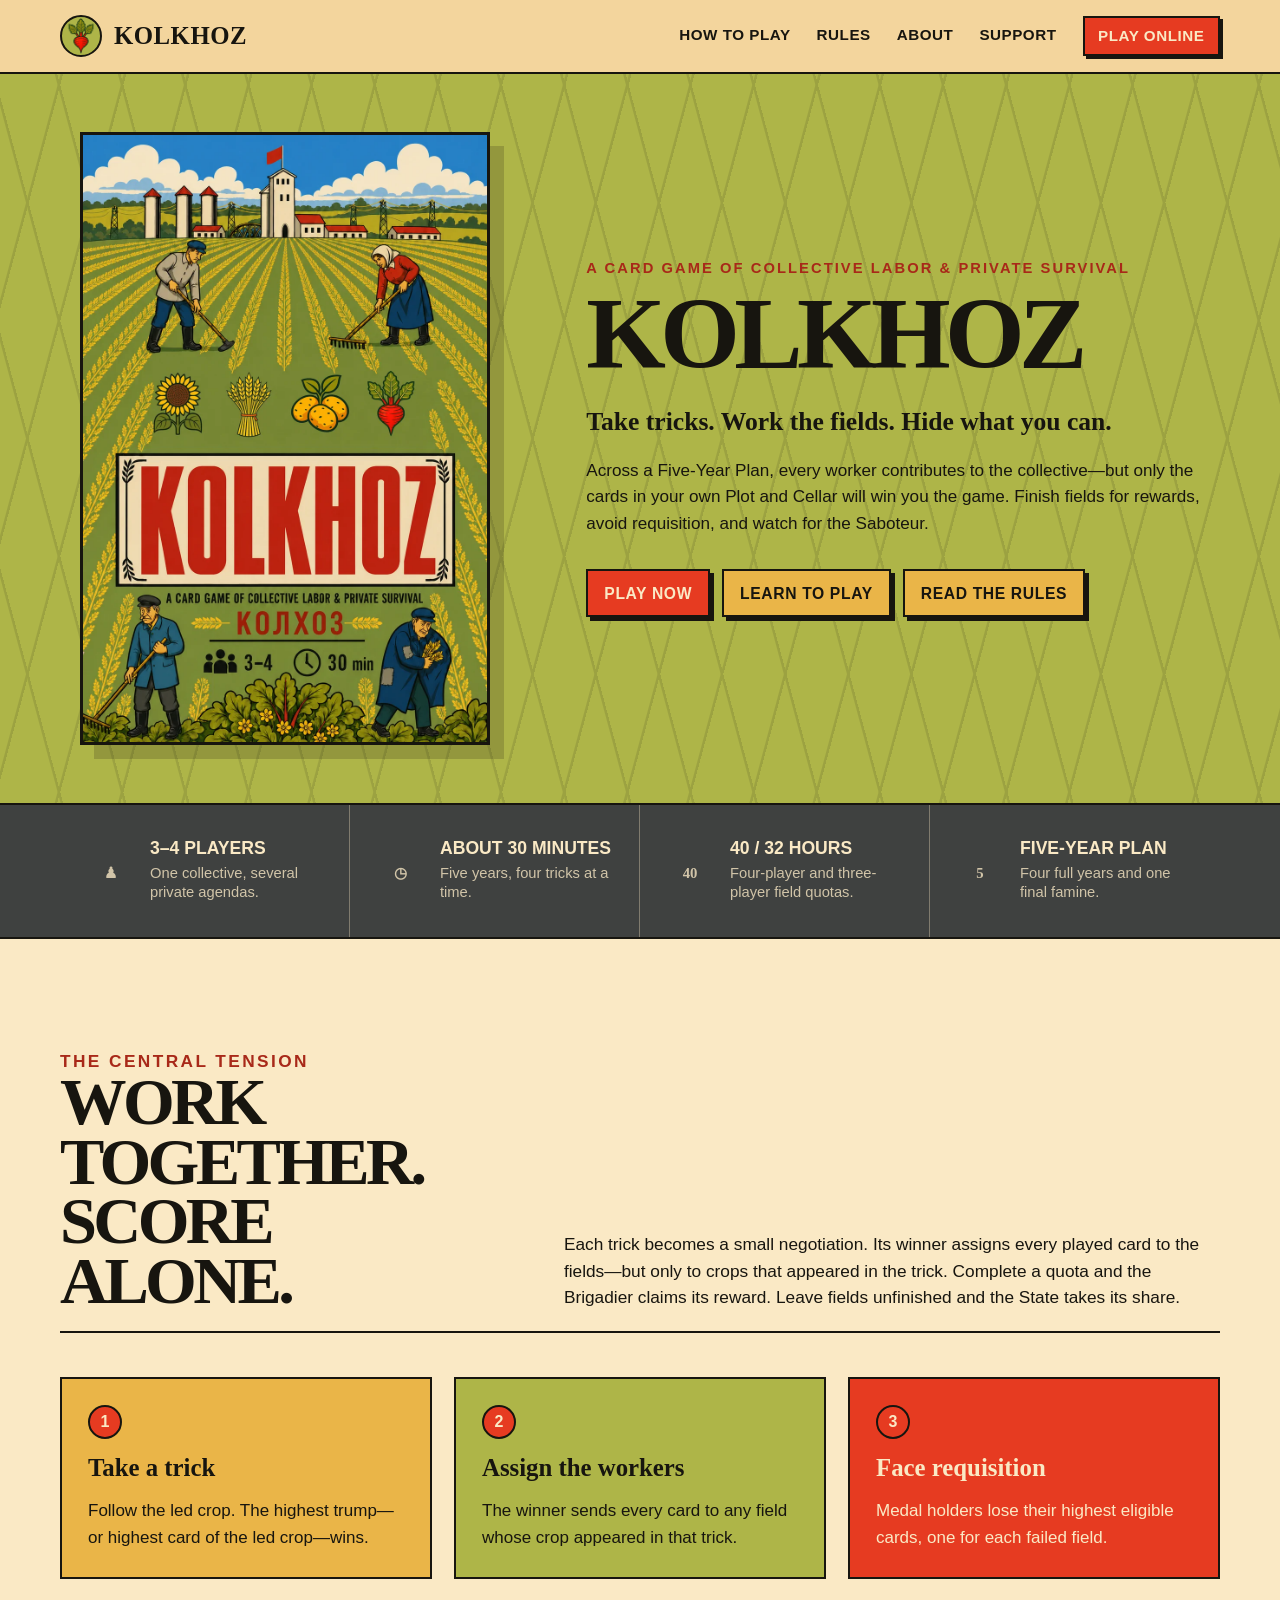
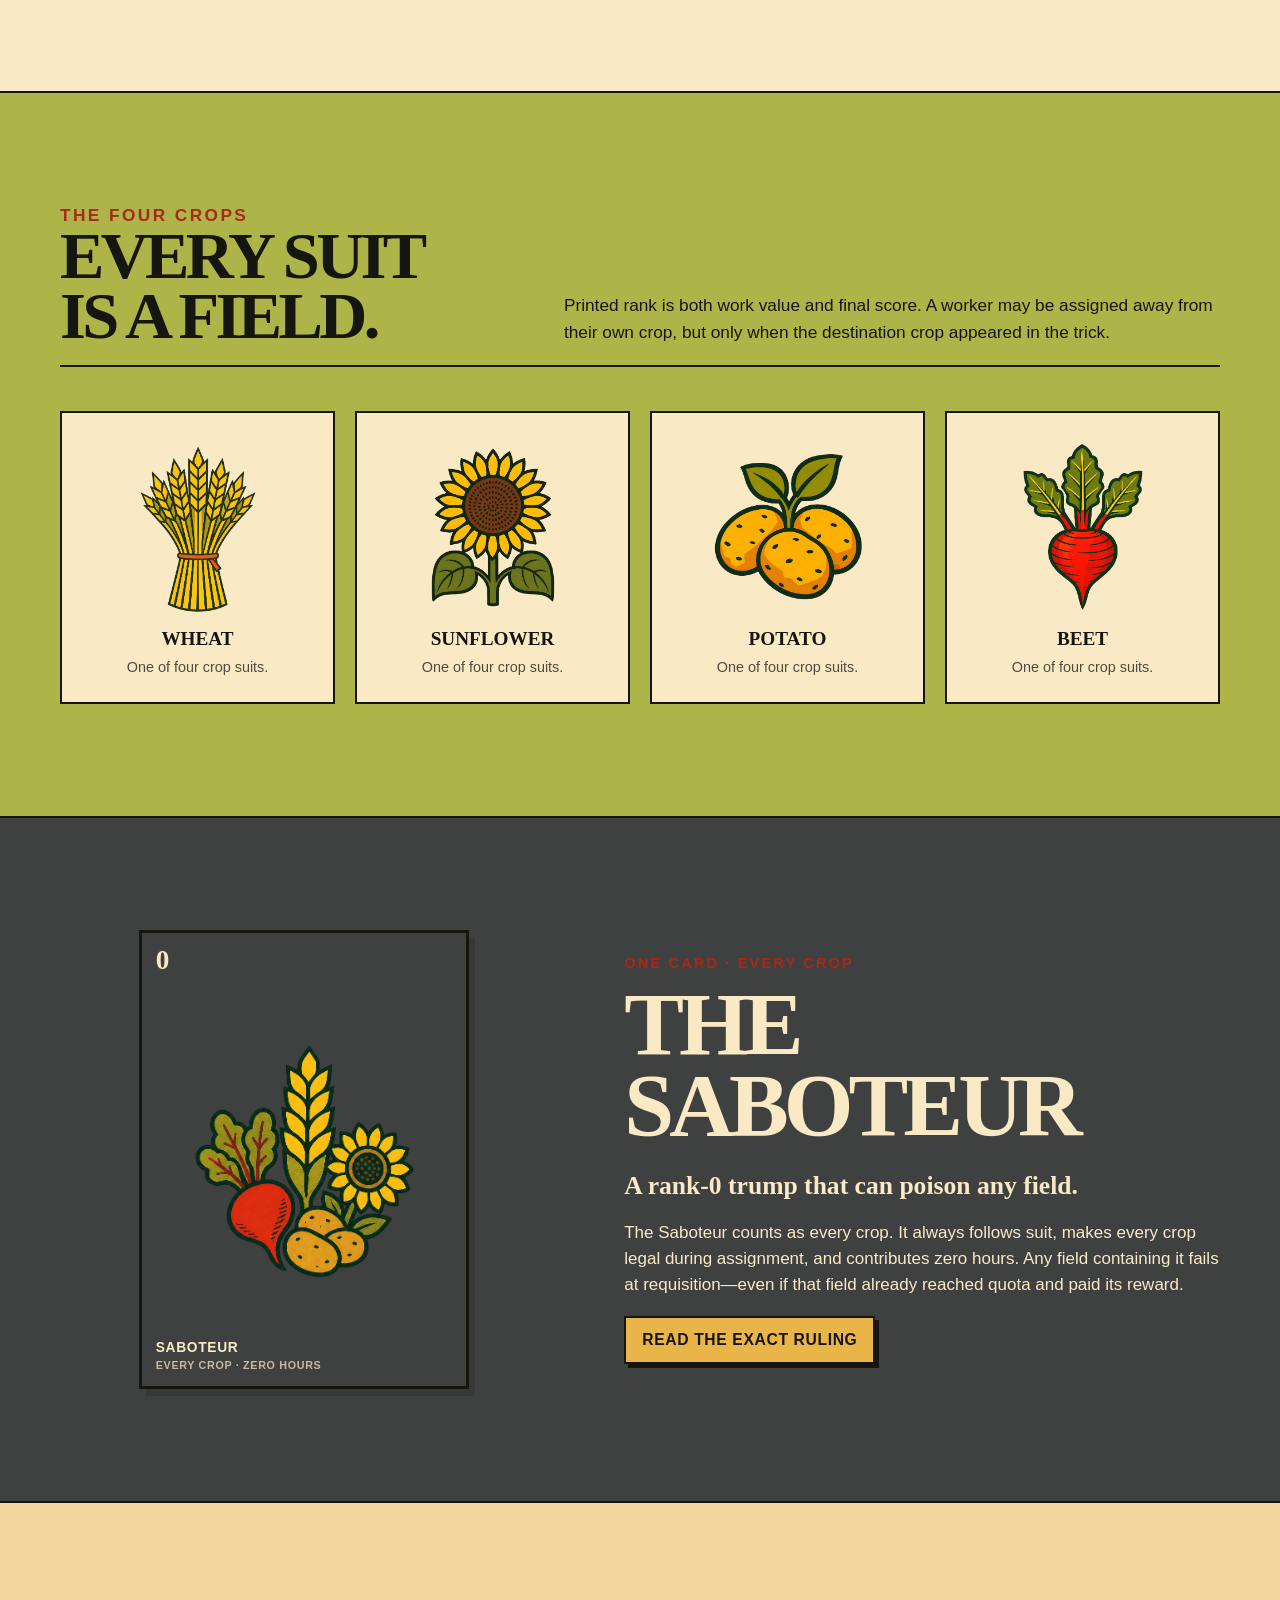
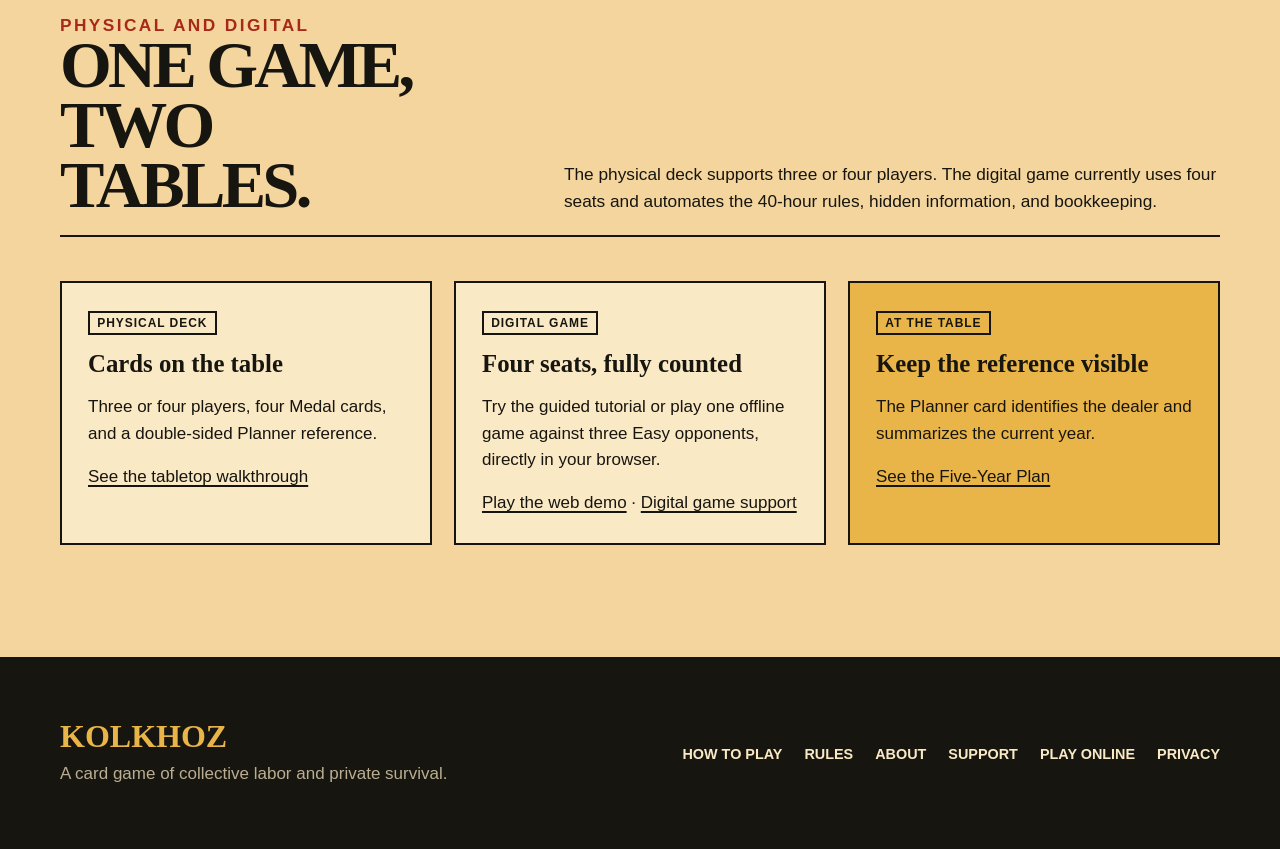
==== commit b8fb0ebb: "Link the playable web demo throughout the site" ====
--- a/index.html
+++ b/index.html
@@ -16,7 +16,7 @@
     <meta property="og:url" content="https://kolkhoz.online/" />
     <meta name="theme-color" content="#f3d59d" />
     <title>Kolkhoz — A Card Game of Collective Labor</title>
-    <link rel="icon" href="/assets/app-icon.png" />
+    <link rel="icon" type="image/webp" href="/assets/current/beet.webp" />
     <link rel="stylesheet" href="/assets/site.css" />
   </head>
   <body>
@@ -41,6 +41,7 @@
           <a href="/rules">Rules</a>
           <a href="/about">About</a>
           <a href="/support">Support</a>
+          <a class="nav-play" href="https://play.kolkhoz.online/">Play Online</a>
         </nav>
       </div>
     </header>
@@ -66,7 +67,8 @@
               avoid requisition, and watch for the Saboteur.
             </p>
             <div class="actions">
-              <a class="button" href="/how-to-play">Learn to play</a>
+              <a class="button" href="https://play.kolkhoz.online/">Play now</a>
+              <a class="button secondary" href="/how-to-play">Learn to play</a>
               <a class="button secondary" href="/rules">Read the rules</a>
             </div>
           </div>
@@ -207,8 +209,14 @@
             <article class="panel">
               <span class="tag">Digital game</span>
               <h3 style="margin-top: 16px">Four seats, fully counted</h3>
-              <p>Play offline or online while the game handles legal moves and hidden zones.</p>
-              <a href="/support">Digital game support</a>
+              <p>
+                Try the guided tutorial or play one offline game against three Easy opponents,
+                directly in your browser.
+              </p>
+              <p>
+                <a href="https://play.kolkhoz.online/">Play the web demo</a> ·
+                <a href="/support">Digital game support</a>
+              </p>
             </article>
             <article class="panel mustard">
               <span class="tag">At the table</span>
@@ -232,6 +240,7 @@
           <a href="/rules">Rules</a>
           <a href="/about">About</a>
           <a href="/support">Support</a>
+          <a href="https://play.kolkhoz.online/">Play Online</a>
           <a href="/privacy">Privacy</a>
         </nav>
       </div>
--- a/assets/site.css
+++ b/assets/site.css
@@ -136,6 +136,23 @@
   border-color: var(--red);
 }
 
+.primary-nav .nav-play {
+  border: 2px solid var(--ink);
+  padding: 0.65rem 0.85rem;
+  color: var(--paper-light);
+  background: var(--red);
+  box-shadow: 3px 3px 0 var(--ink);
+}
+
+.primary-nav .nav-play:hover,
+.primary-nav .nav-play:focus-visible {
+  border-color: var(--ink);
+  color: var(--paper-light);
+  background: var(--red-dark);
+  transform: translate(1px, 1px);
+  box-shadow: 2px 2px 0 var(--ink);
+}
+
 main {
   overflow-x: clip;
   overflow-y: visible;
@@ -717,6 +734,10 @@
   max-width: 1040px;
   margin-inline: auto;
   scroll-margin-top: 82px;
+}
+
+.walkthrough-scroll-hold {
+  display: none;
 }
 
 .walkthrough-stage {
@@ -2042,6 +2063,12 @@
     padding: 13px 8px;
   }
 
+  .primary-nav .nav-play {
+    margin-top: 8px;
+    padding: 13px;
+    text-align: center;
+  }
+
   .hero-grid,
   .section-head,
   .rule-layout,
@@ -2459,6 +2486,14 @@
 
   .walk-step {
     min-height: 180px;
+  }
+}
+
+@media (prefers-reduced-motion: no-preference) {
+  .walkthrough-scroll-hold {
+    display: block;
+    height: calc((var(--walkthrough-step-count) - 1) * clamp(180px, 36vh, 360px));
+    pointer-events: none;
   }
 }
 
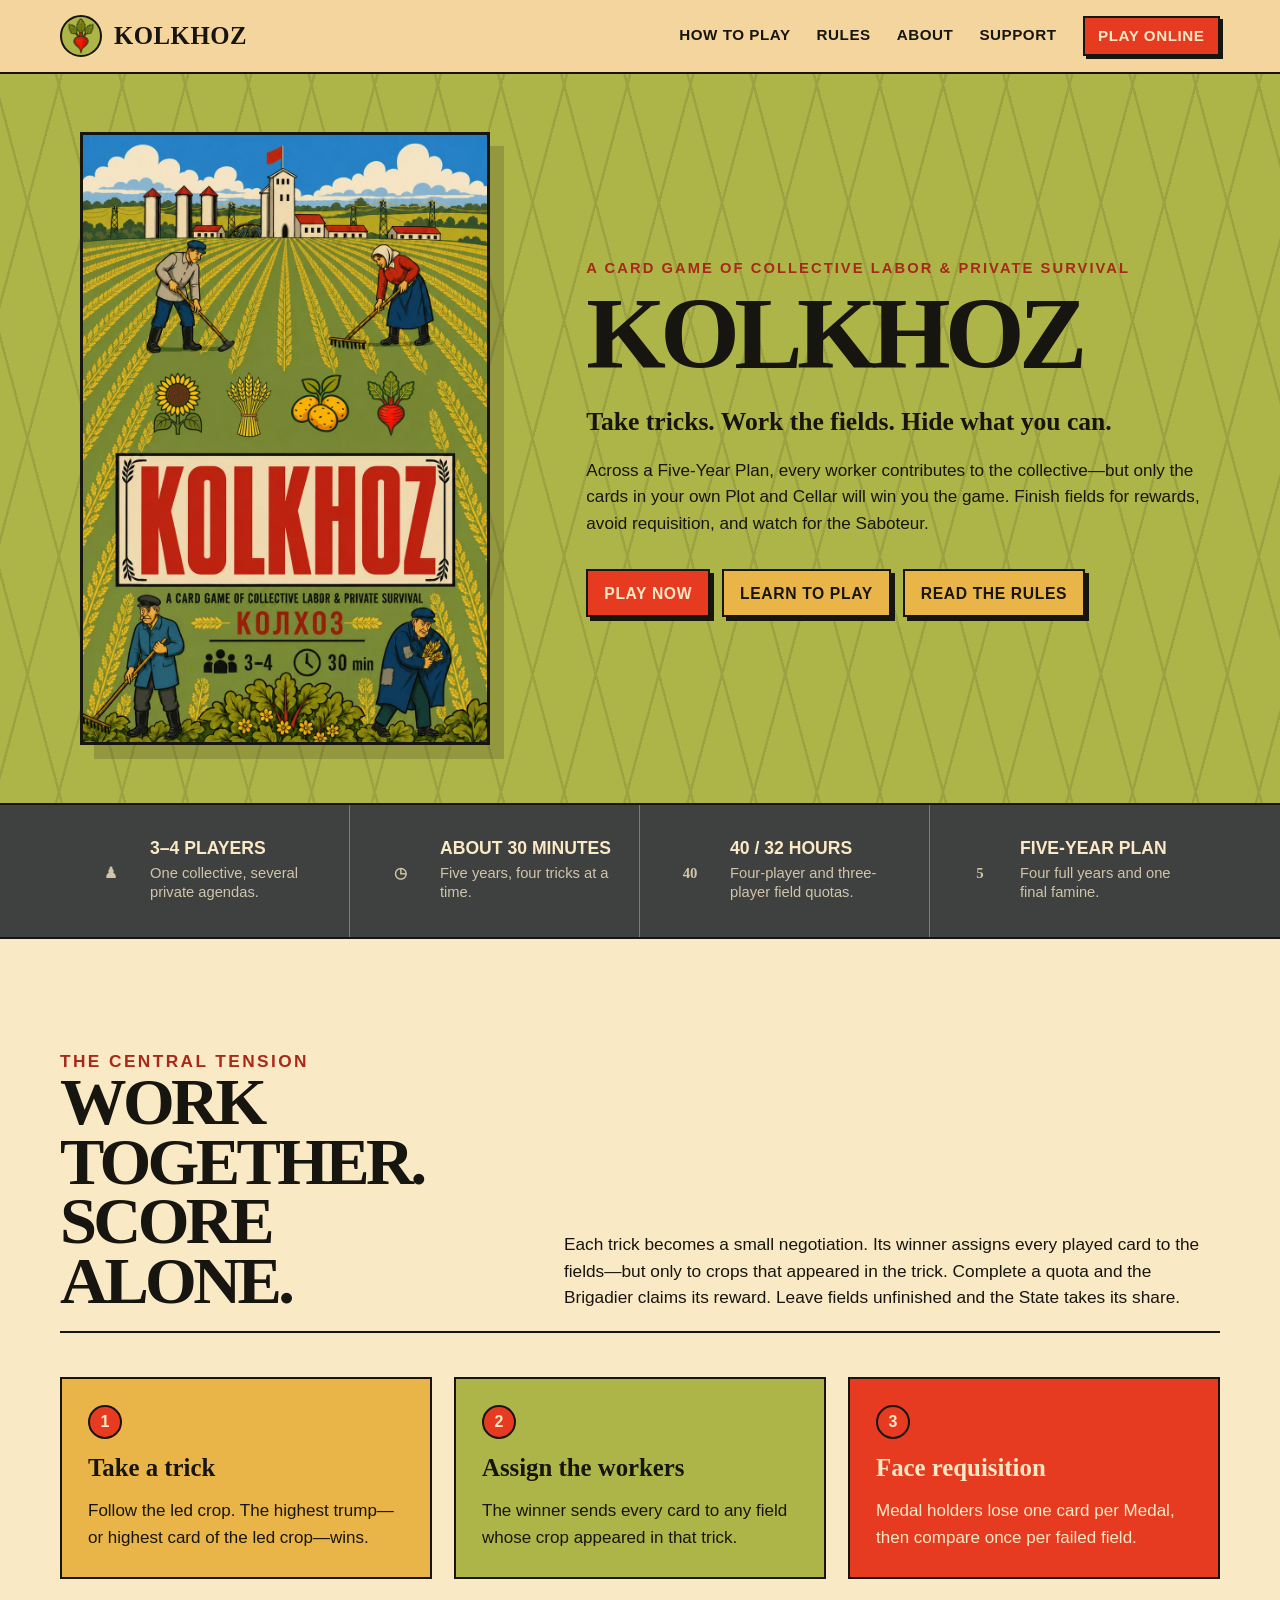
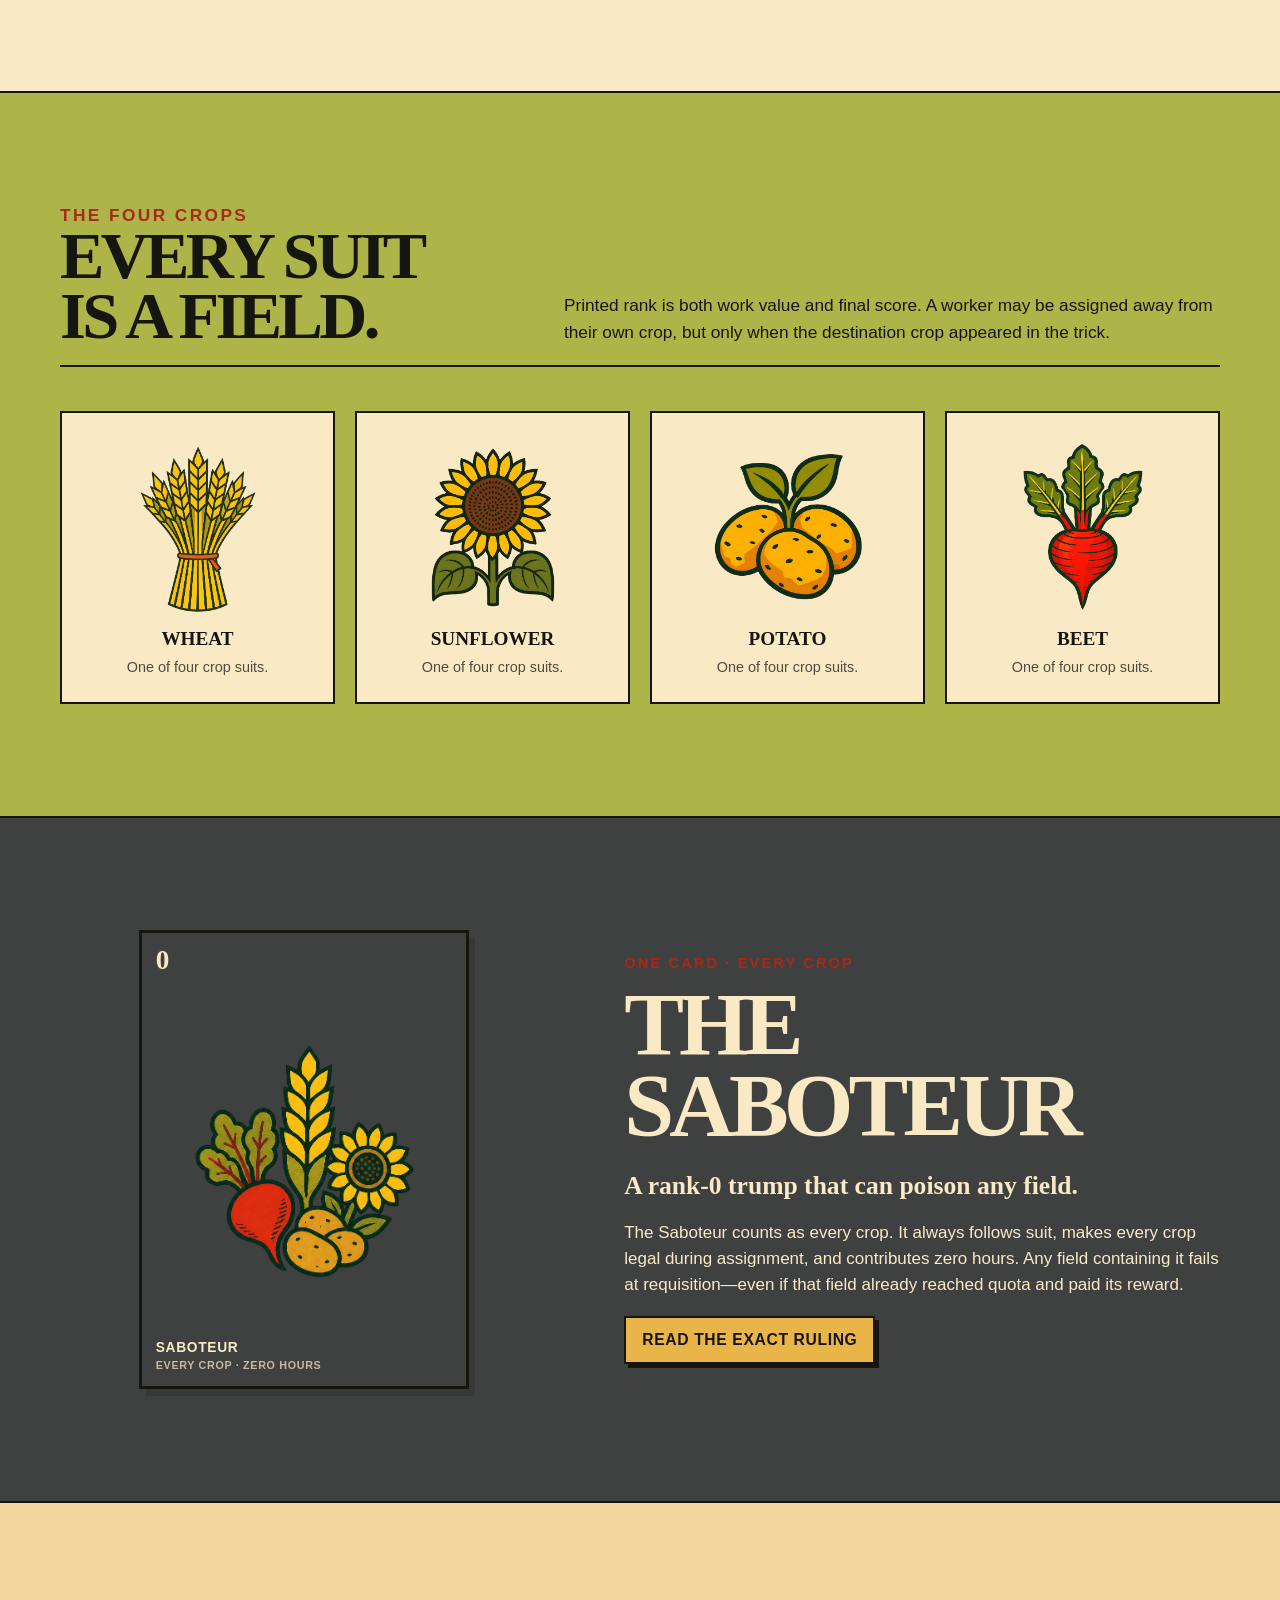
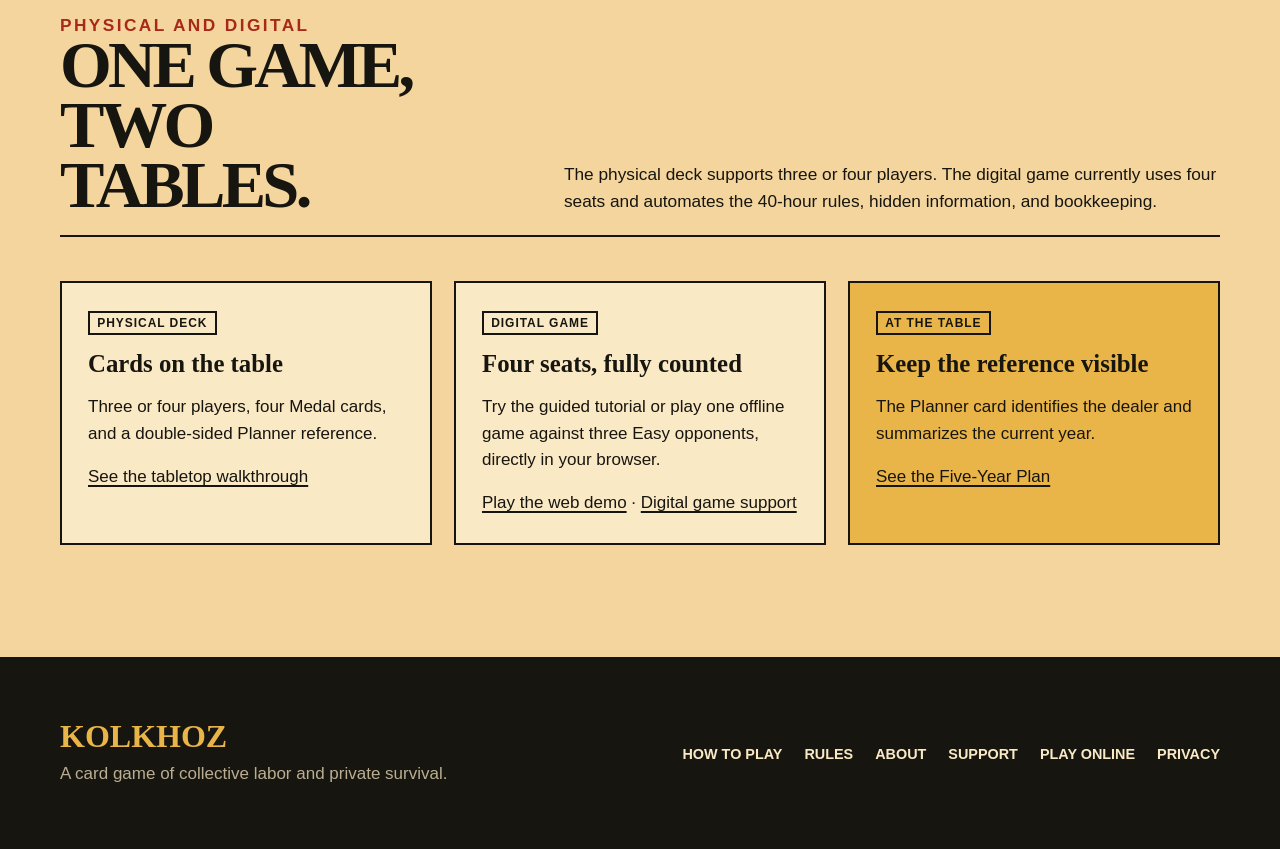
==== commit 93c04a7c: "Update requisition rules" ====
--- a/index.html
+++ b/index.html
@@ -123,7 +123,7 @@
             <article class="panel red">
               <span class="panel-number">3</span>
               <h3>Face requisition</h3>
-              <p>Medal holders lose their highest eligible cards, one for each failed field.</p>
+              <p>Medal holders lose one card per Medal, then compare once per failed field.</p>
             </article>
           </div>
         </div>
--- a/assets/site.css
+++ b/assets/site.css
@@ -2082,6 +2082,7 @@
 
   .hero-copy {
     grid-row: 1;
+    min-width: 0;
   }
 
   .cover-card {
@@ -2176,7 +2177,7 @@
   }
 
   .brand-name {
-    font-size: 1.25rem;
+    font-size: clamp(1rem, 5.3vw, 1.25rem);
   }
 
   .hero-grid {
@@ -2184,7 +2185,16 @@
   }
 
   .hero .display {
-    font-size: clamp(3.8rem, 21vw, 6rem);
+    font-size: clamp(2.4rem, 17.5vw, 5.2rem);
+  }
+
+  .hero .actions {
+    display: grid;
+    grid-template-columns: 1fr;
+  }
+
+  .hero .actions .button {
+    width: 100%;
   }
 
   .fact-grid,
@@ -2486,6 +2496,22 @@
 
   .walk-step {
     min-height: 180px;
+  }
+}
+
+@media (min-width: 621px) and (max-height: 600px) {
+  .walkthrough {
+    position: relative;
+    top: auto;
+    scroll-margin-top: 72px;
+  }
+
+  .walkthrough-stage {
+    height: clamp(260px, 52vh, 320px);
+  }
+
+  .walkthrough-scroll-hold {
+    display: none !important;
   }
 }
 
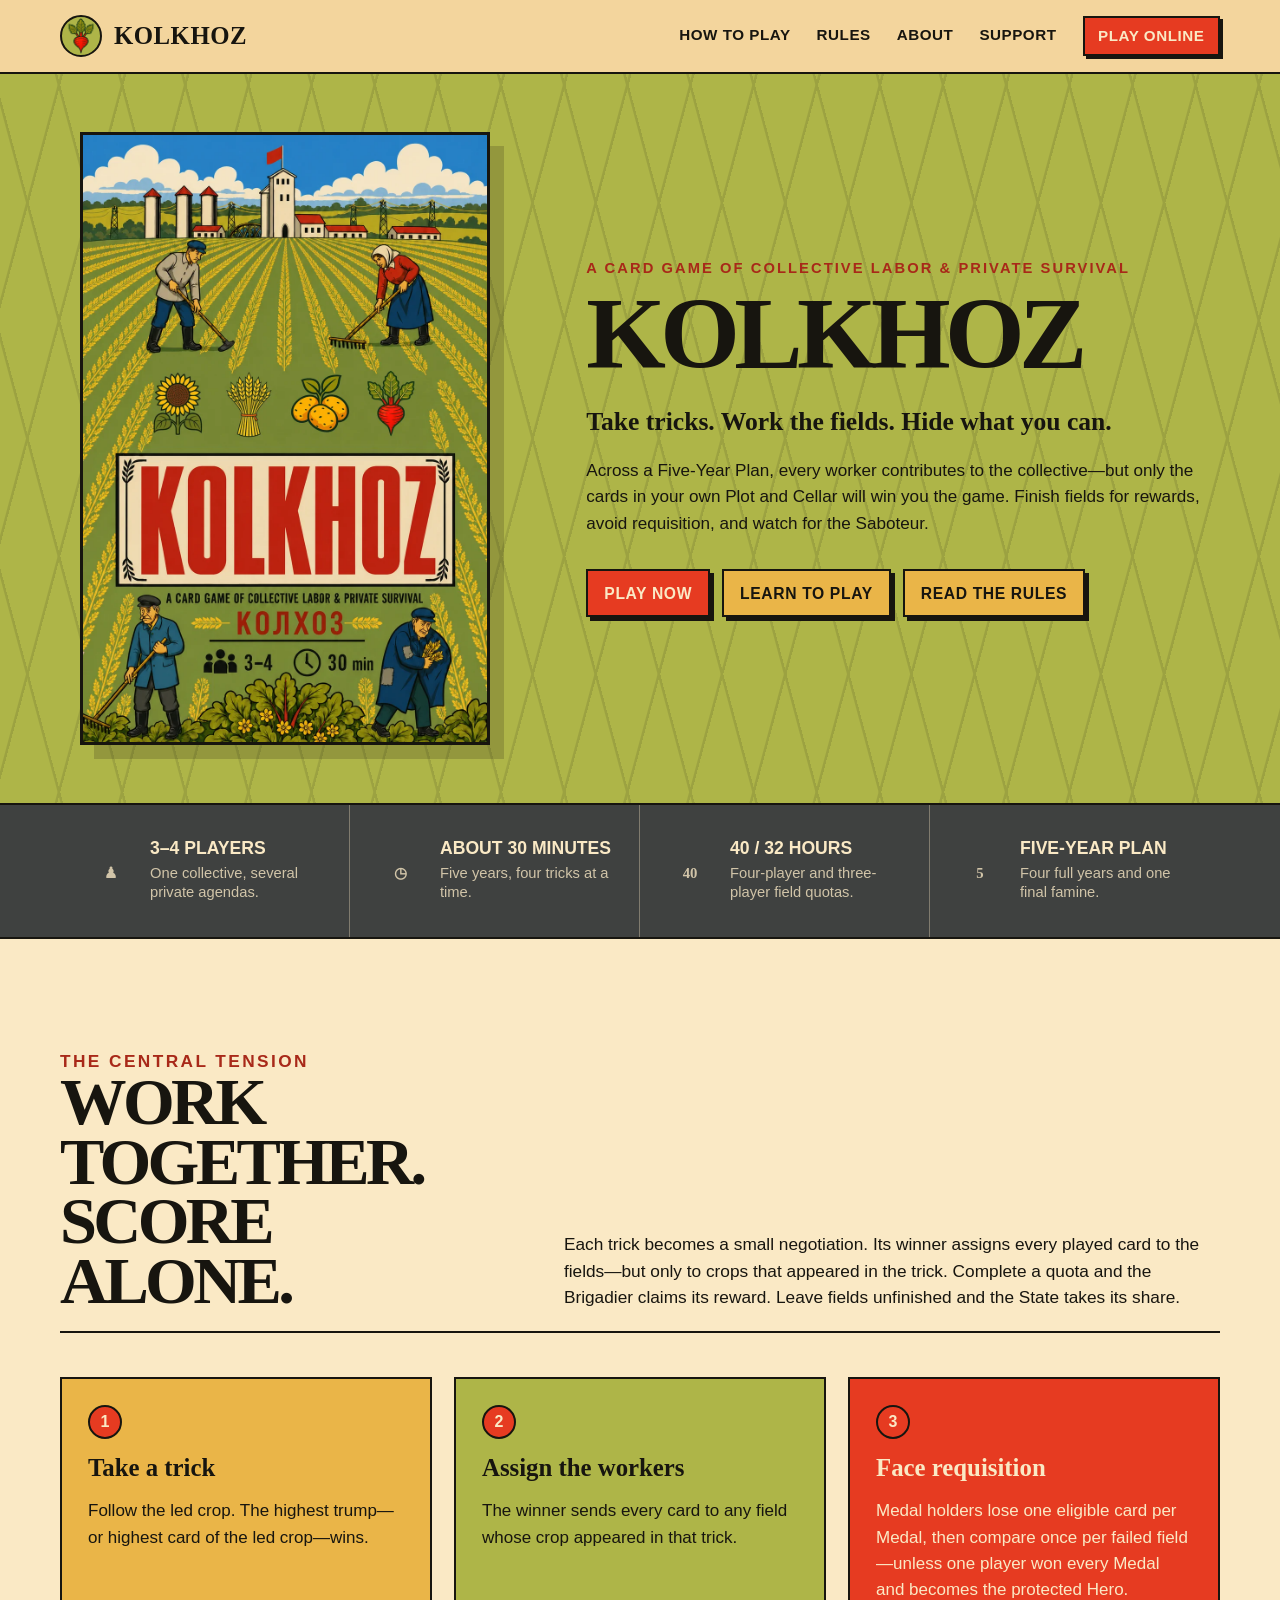
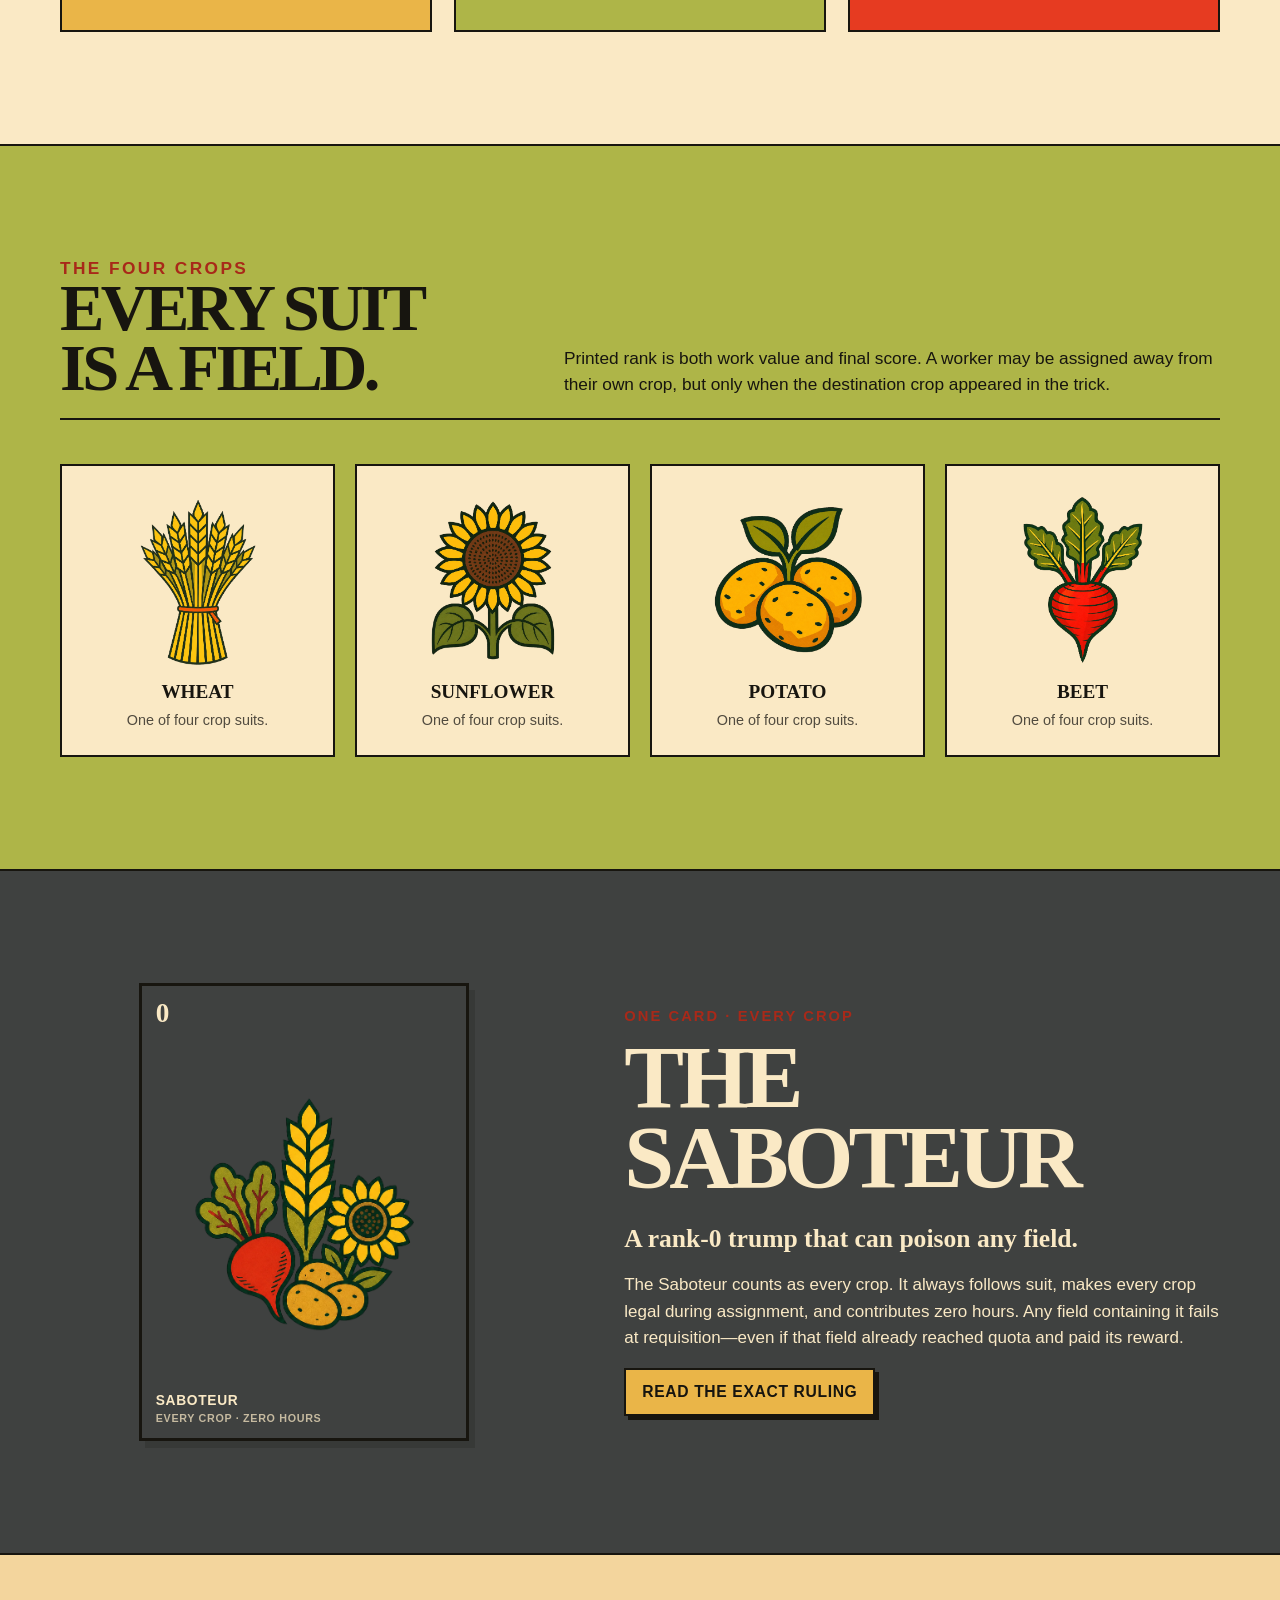
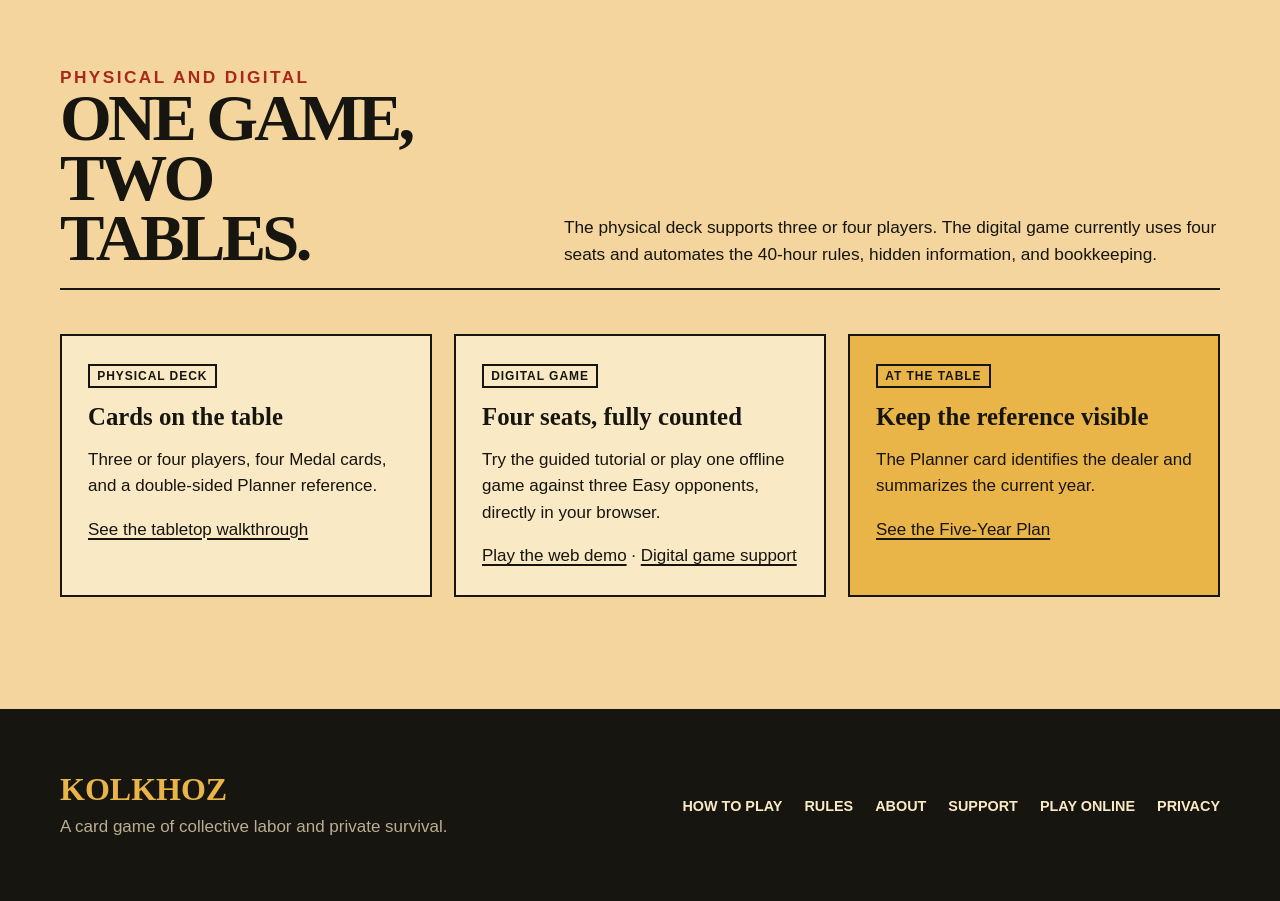
==== commit c29f3974: "Update base game rules and walkthrough" ====
--- a/index.html
+++ b/index.html
@@ -123,7 +123,10 @@
             <article class="panel red">
               <span class="panel-number">3</span>
               <h3>Face requisition</h3>
-              <p>Medal holders lose one card per Medal, then compare once per failed field.</p>
+              <p>
+                Medal holders lose one eligible card per Medal, then compare once per failed
+                field—unless one player won every Medal and becomes the protected Hero.
+              </p>
             </article>
           </div>
         </div>
--- a/assets/site.css
+++ b/assets/site.css
@@ -653,7 +653,7 @@
 
 .lesson-index {
   display: grid;
-  grid-template-columns: repeat(3, minmax(0, 1fr));
+  grid-template-columns: repeat(4, minmax(0, 1fr));
   gap: 10px;
   margin-top: 28px;
 }
@@ -1049,6 +1049,75 @@
   width: 100%;
 }
 
+.reward-swap-board {
+  display: grid;
+  grid-template-columns: repeat(2, minmax(180px, 1fr));
+  gap: clamp(18px, 4vw, 42px);
+  align-items: center;
+  width: 100%;
+}
+
+.reward-swap-board.exchange {
+  grid-template-columns: minmax(180px, 1fr) auto minmax(180px, 1fr);
+}
+
+.reward-slot {
+  background: var(--mustard);
+}
+
+.planner-zone {
+  color: var(--paper-light);
+  background: var(--charcoal);
+}
+
+.reward-result-board {
+  display: grid;
+  grid-template-columns: 92px minmax(0, 1fr) minmax(110px, 150px);
+  gap: 24px;
+  align-items: center;
+  width: min(100%, 760px);
+  border: 3px solid var(--ink);
+  padding: clamp(18px, 4vw, 34px);
+  background: var(--mustard);
+}
+
+.reward-result-board > img:first-child {
+  width: 82px;
+}
+
+.reward-result-board strong,
+.reward-result-board span {
+  display: block;
+}
+
+.reward-result-board strong {
+  font: 900 clamp(1.25rem, 2.5vw, 2rem)/1 var(--display);
+}
+
+.reward-result-board span {
+  margin-top: 8px;
+  font-size: 0.82rem;
+}
+
+.reward-result-board .story-card {
+  width: 100%;
+}
+
+.cellar-pair {
+  display: flex;
+  justify-content: center;
+  align-items: end;
+}
+
+.cellar-pair .story-card,
+.cellar-pair .story-card-back {
+  width: clamp(76px, 8vw, 112px);
+}
+
+.cellar-pair img + img {
+  margin-left: -54px;
+}
+
 .swap-arrow {
   color: var(--red);
   font: 900 3rem/1 var(--display);
@@ -1456,6 +1525,128 @@
   display: grid;
   gap: 28px;
   width: 100%;
+}
+
+.comparison-board {
+  display: grid;
+  gap: 16px;
+  width: 100%;
+}
+
+.comparison-board .n-counter {
+  justify-self: center;
+  padding-block: 8px;
+}
+
+.comparison-board .n-counter strong {
+  font-size: 1.55rem;
+}
+
+.comparison-rounds {
+  display: grid;
+  grid-template-columns: repeat(2, minmax(0, 1fr));
+  gap: 14px;
+  width: 100%;
+}
+
+.comparison-round {
+  border: 3px solid var(--ink);
+  padding: 10px;
+  background: var(--paper-light);
+}
+
+.comparison-round h3 {
+  margin: 0 0 9px;
+  font: 900 0.8rem/1 var(--sans);
+  letter-spacing: 0.05em;
+  text-align: center;
+  text-transform: uppercase;
+}
+
+.nomination-grid {
+  display: grid;
+  grid-template-columns: repeat(3, minmax(0, 1fr));
+  gap: 7px;
+}
+
+.nomination {
+  min-width: 0;
+  display: grid;
+  justify-items: center;
+  gap: 4px;
+  border: 2px solid var(--ink);
+  padding: 7px 4px;
+  background: var(--paper);
+  text-align: center;
+}
+
+.nomination.winner {
+  color: var(--paper-light);
+  background: var(--red);
+}
+
+.nomination strong,
+.nomination span {
+  font: 900 0.62rem/1.1 var(--sans);
+  text-transform: uppercase;
+}
+
+.nomination img {
+  width: min(100%, 66px);
+  filter: drop-shadow(2px 3px 0 rgba(23, 21, 15, 0.18));
+}
+
+.hero-example {
+  display: grid;
+  grid-template-columns: minmax(220px, 0.65fr) minmax(0, 1fr);
+  gap: clamp(22px, 4vw, 44px);
+  align-items: center;
+}
+
+.hero-example h3 {
+  margin-top: 0;
+}
+
+.hero-branch {
+  display: grid;
+  grid-template-columns: minmax(130px, 0.8fr) auto minmax(180px, 1fr);
+  gap: 14px;
+  align-items: center;
+}
+
+.hero-status {
+  min-height: 190px;
+  display: grid;
+  place-items: center;
+  align-content: center;
+  gap: 9px;
+  border: 3px solid var(--ink);
+  padding: 14px;
+  text-align: center;
+}
+
+.hero-status.protected {
+  background: var(--mustard);
+}
+
+.hero-status.vulnerable {
+  color: var(--paper-light);
+  background: var(--charcoal);
+}
+
+.hero-status > strong {
+  font: 900 1.15rem/1 var(--display);
+}
+
+.hero-status > span,
+.hero-status > small {
+  font: 800 0.72rem/1.25 var(--sans);
+}
+
+.hero-status .medal-token {
+  width: 70px;
+  height: 70px;
+  font-size: 2rem;
 }
 
 @keyframes cardMoveIn {
@@ -2325,6 +2516,43 @@
     gap: 8px;
   }
 
+  .reward-swap-board,
+  .reward-swap-board.exchange {
+    grid-template-columns: minmax(0, 1fr) auto minmax(0, 1fr);
+    gap: 8px;
+  }
+
+  .reward-swap-board:not(.exchange) {
+    grid-template-columns: repeat(2, minmax(0, 1fr));
+  }
+
+  .reward-result-board {
+    grid-template-columns: 48px minmax(0, 1fr) 76px;
+    gap: 10px;
+    padding: 12px;
+  }
+
+  .reward-result-board > img:first-child {
+    width: 44px;
+  }
+
+  .reward-result-board strong {
+    font-size: 1rem;
+  }
+
+  .reward-result-board span {
+    font-size: 0.65rem;
+  }
+
+  .cellar-pair img + img {
+    margin-left: -42px;
+  }
+
+  .cellar-pair .story-card,
+  .cellar-pair .story-card-back {
+    width: min(20vw, 82px);
+  }
+
   .swap-arrow {
     font-size: 2rem;
   }
@@ -2413,6 +2641,46 @@
   .inspection-board {
     grid-template-columns: repeat(2, minmax(0, 1fr));
     gap: 8px;
+  }
+
+  .comparison-rounds {
+    gap: 6px;
+  }
+
+  .comparison-round {
+    padding: 6px;
+  }
+
+  .nomination-grid {
+    gap: 3px;
+  }
+
+  .nomination {
+    border-width: 1px;
+    padding: 4px 2px;
+  }
+
+  .nomination img {
+    width: min(100%, 48px);
+  }
+
+  .nomination strong,
+  .nomination span {
+    font-size: 0.5rem;
+  }
+
+  .hero-example {
+    grid-template-columns: 1fr;
+  }
+
+  .hero-branch {
+    grid-template-columns: minmax(0, 1fr) auto minmax(0, 1fr);
+    gap: 8px;
+  }
+
+  .hero-status {
+    min-height: 160px;
+    padding: 9px;
   }
 
   .player-badge {
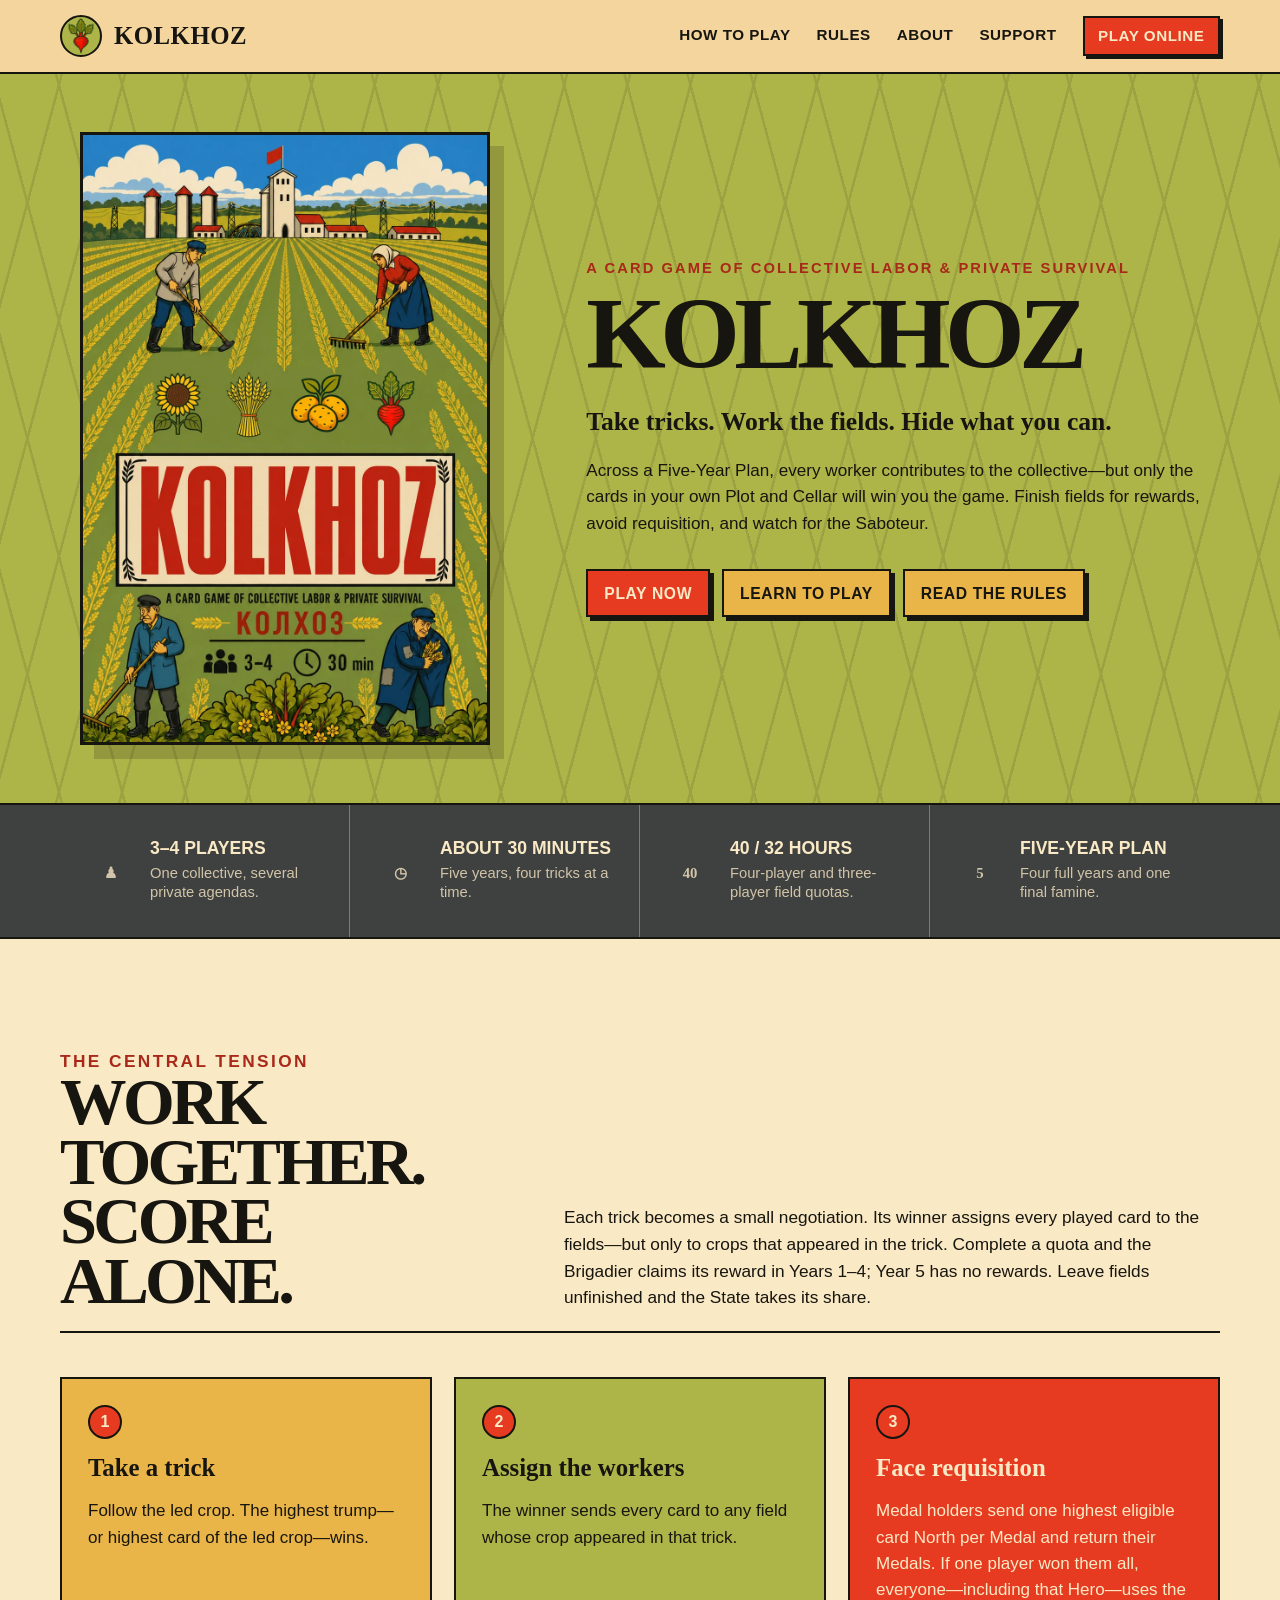
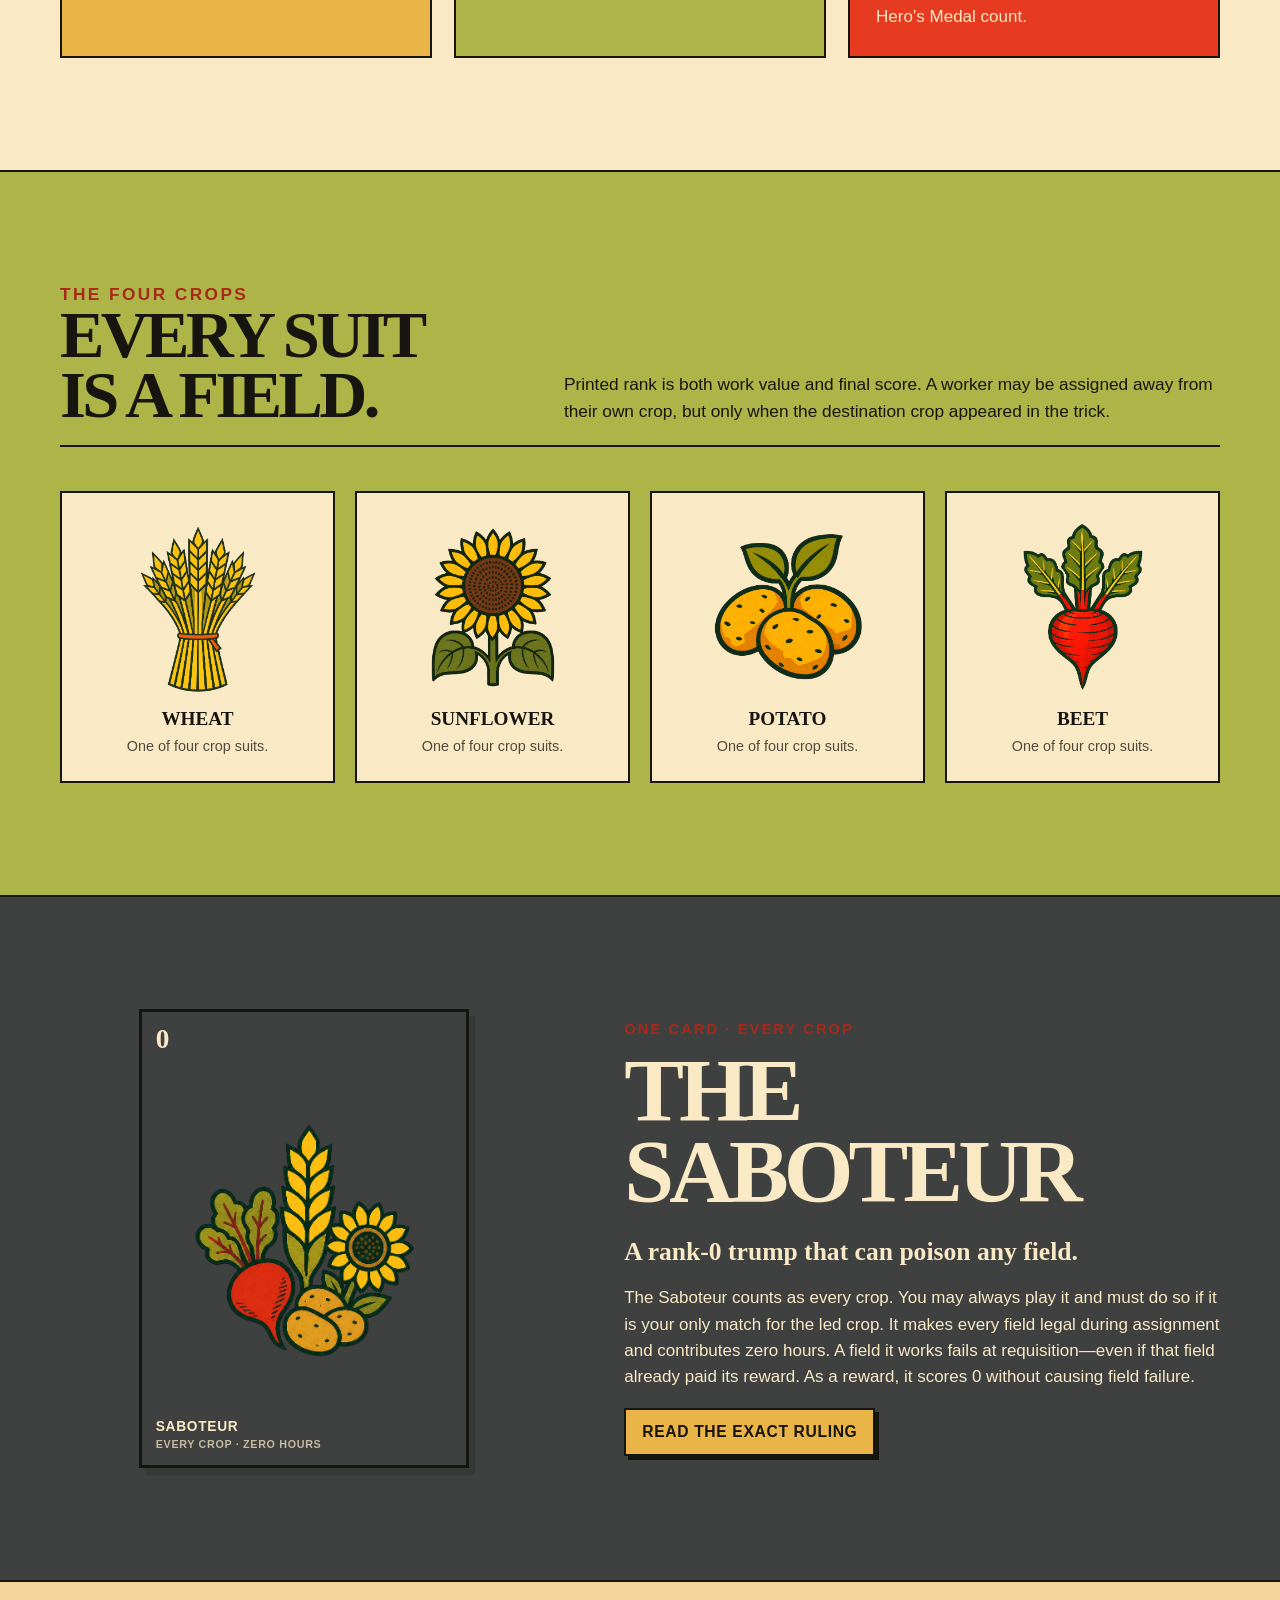
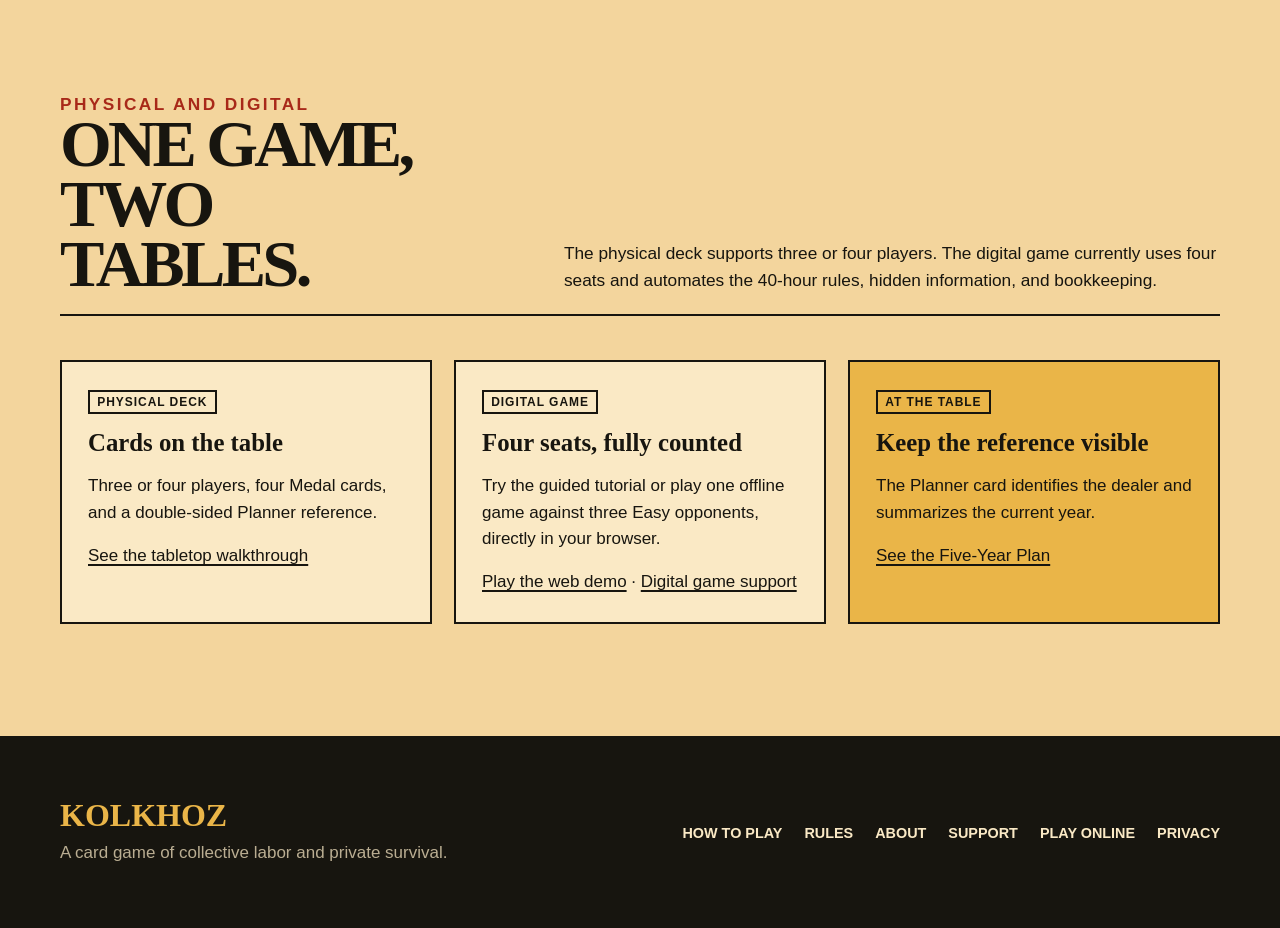
==== commit f94d8740: "Align website rules with revised physical base game" ====
--- a/index.html
+++ b/index.html
@@ -106,7 +106,7 @@
             <p>
               Each trick becomes a small negotiation. Its winner assigns every played card to the
               fields—but only to crops that appeared in the trick. Complete a quota and the
-              Brigadier claims its reward. Leave fields unfinished and the State takes its share.
+              Brigadier claims its reward in Years 1–4; Year 5 has no rewards. Leave fields unfinished and the State takes its share.
             </p>
           </div>
           <div class="card-grid">
@@ -124,8 +124,8 @@
               <span class="panel-number">3</span>
               <h3>Face requisition</h3>
               <p>
-                Medal holders lose one eligible card per Medal, then compare once per failed
-                field—unless one player won every Medal and becomes the protected Hero.
+                Medal holders send one highest eligible card North per Medal and return their Medals.
+                If one player won them all, everyone—including that Hero—uses the Hero’s Medal count.
               </p>
             </article>
           </div>
@@ -181,9 +181,10 @@
             <h2 class="display">The Saboteur</h2>
             <p class="dek">A rank-0 trump that can poison any field.</p>
             <p>
-              The Saboteur counts as every crop. It always follows suit, makes every crop legal
-              during assignment, and contributes zero hours. Any field containing it fails at
-              requisition—even if that field already reached quota and paid its reward.
+              The Saboteur counts as every crop. You may always play it and must do so if it is your
+              only match for the led crop. It makes every field legal during assignment and
+              contributes zero hours. A field it works fails at requisition—even if that field
+              already paid its reward. As a reward, it scores 0 without causing field failure.
             </p>
             <a class="button secondary" href="/rules#saboteur">Read the exact ruling</a>
           </div>
